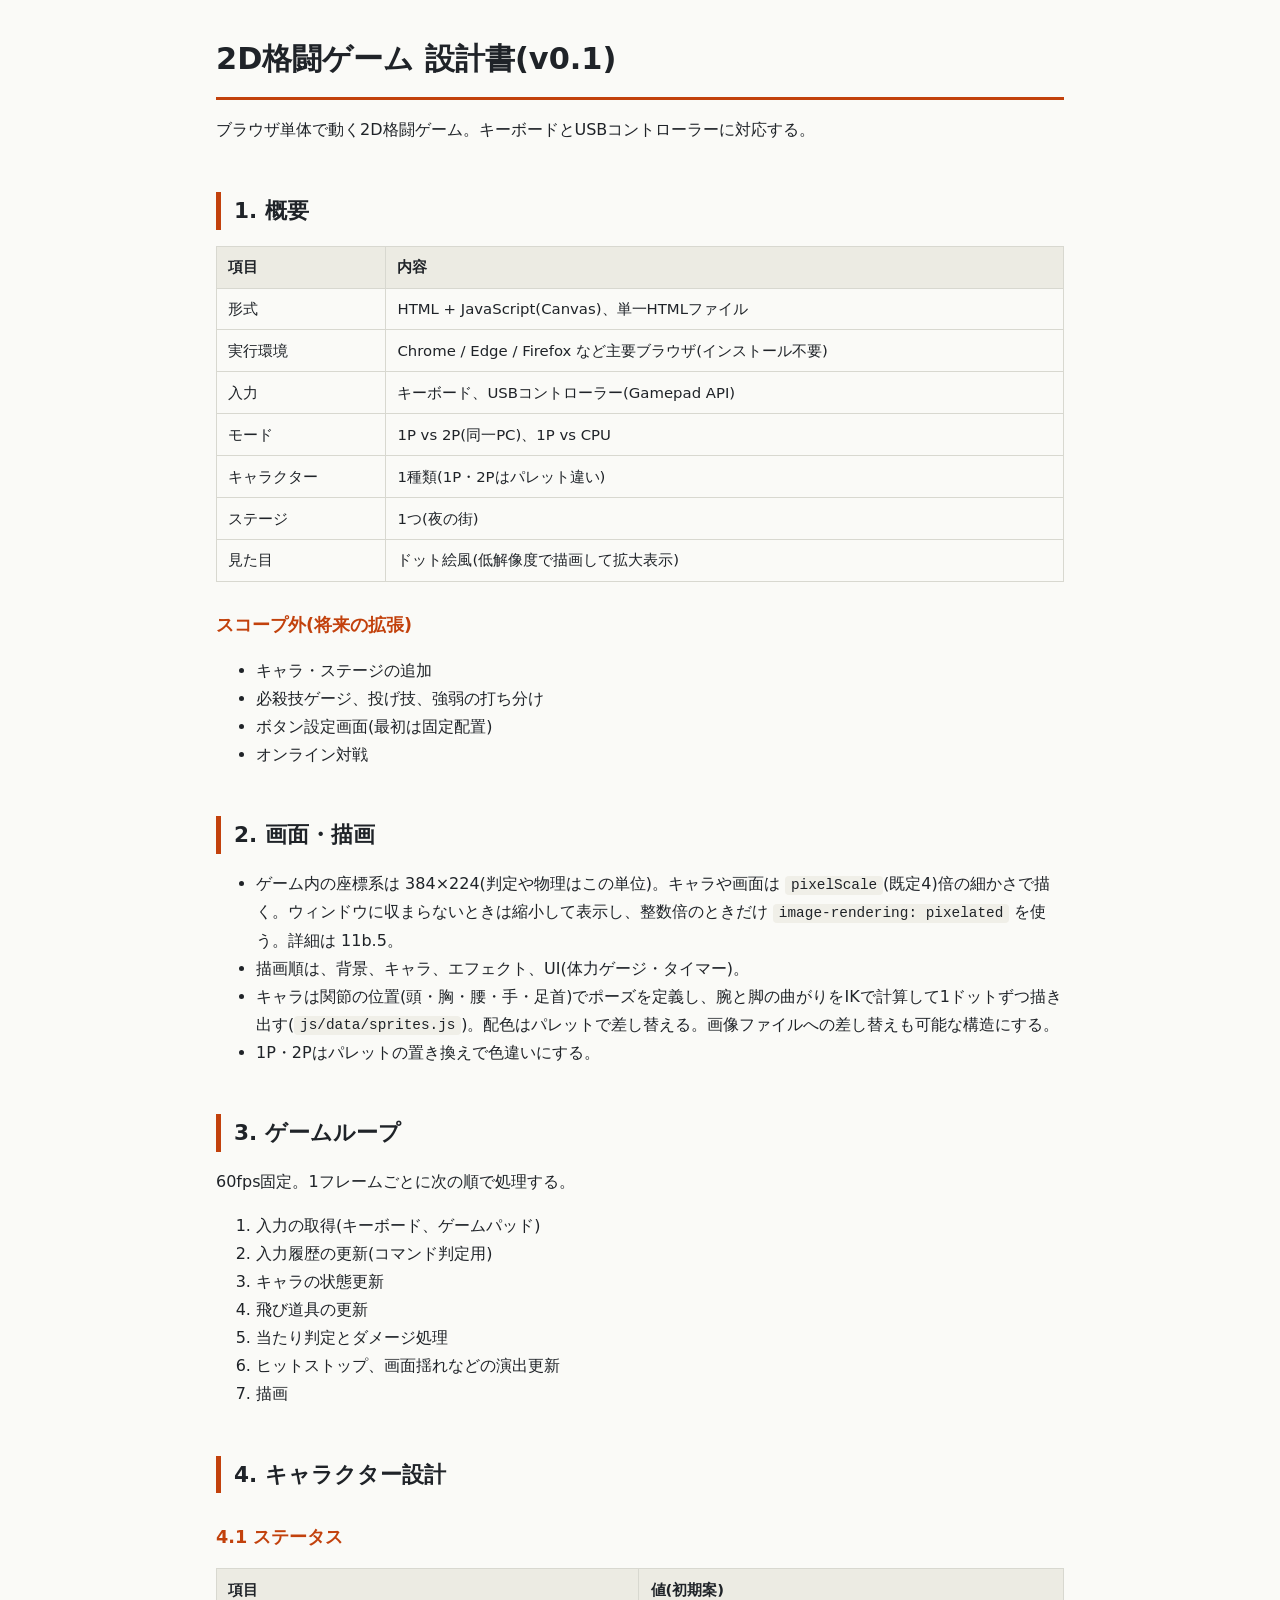
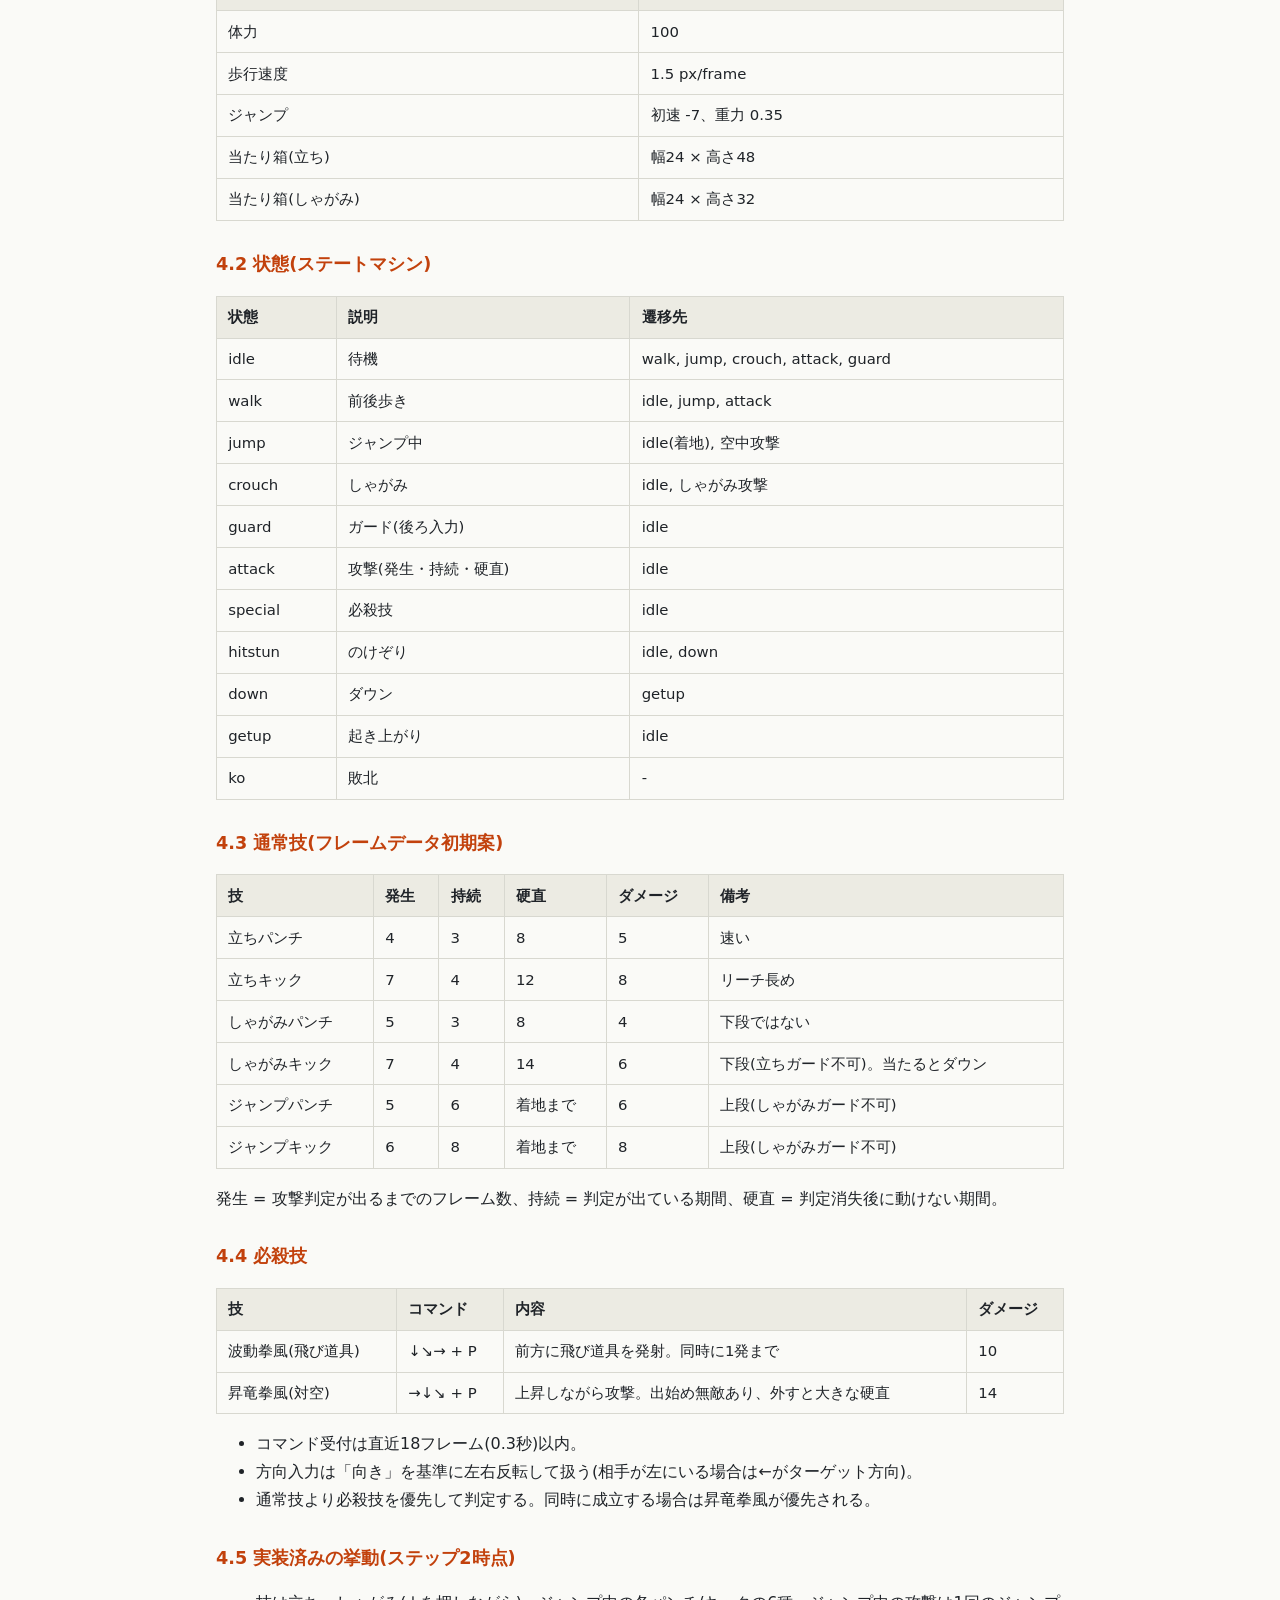
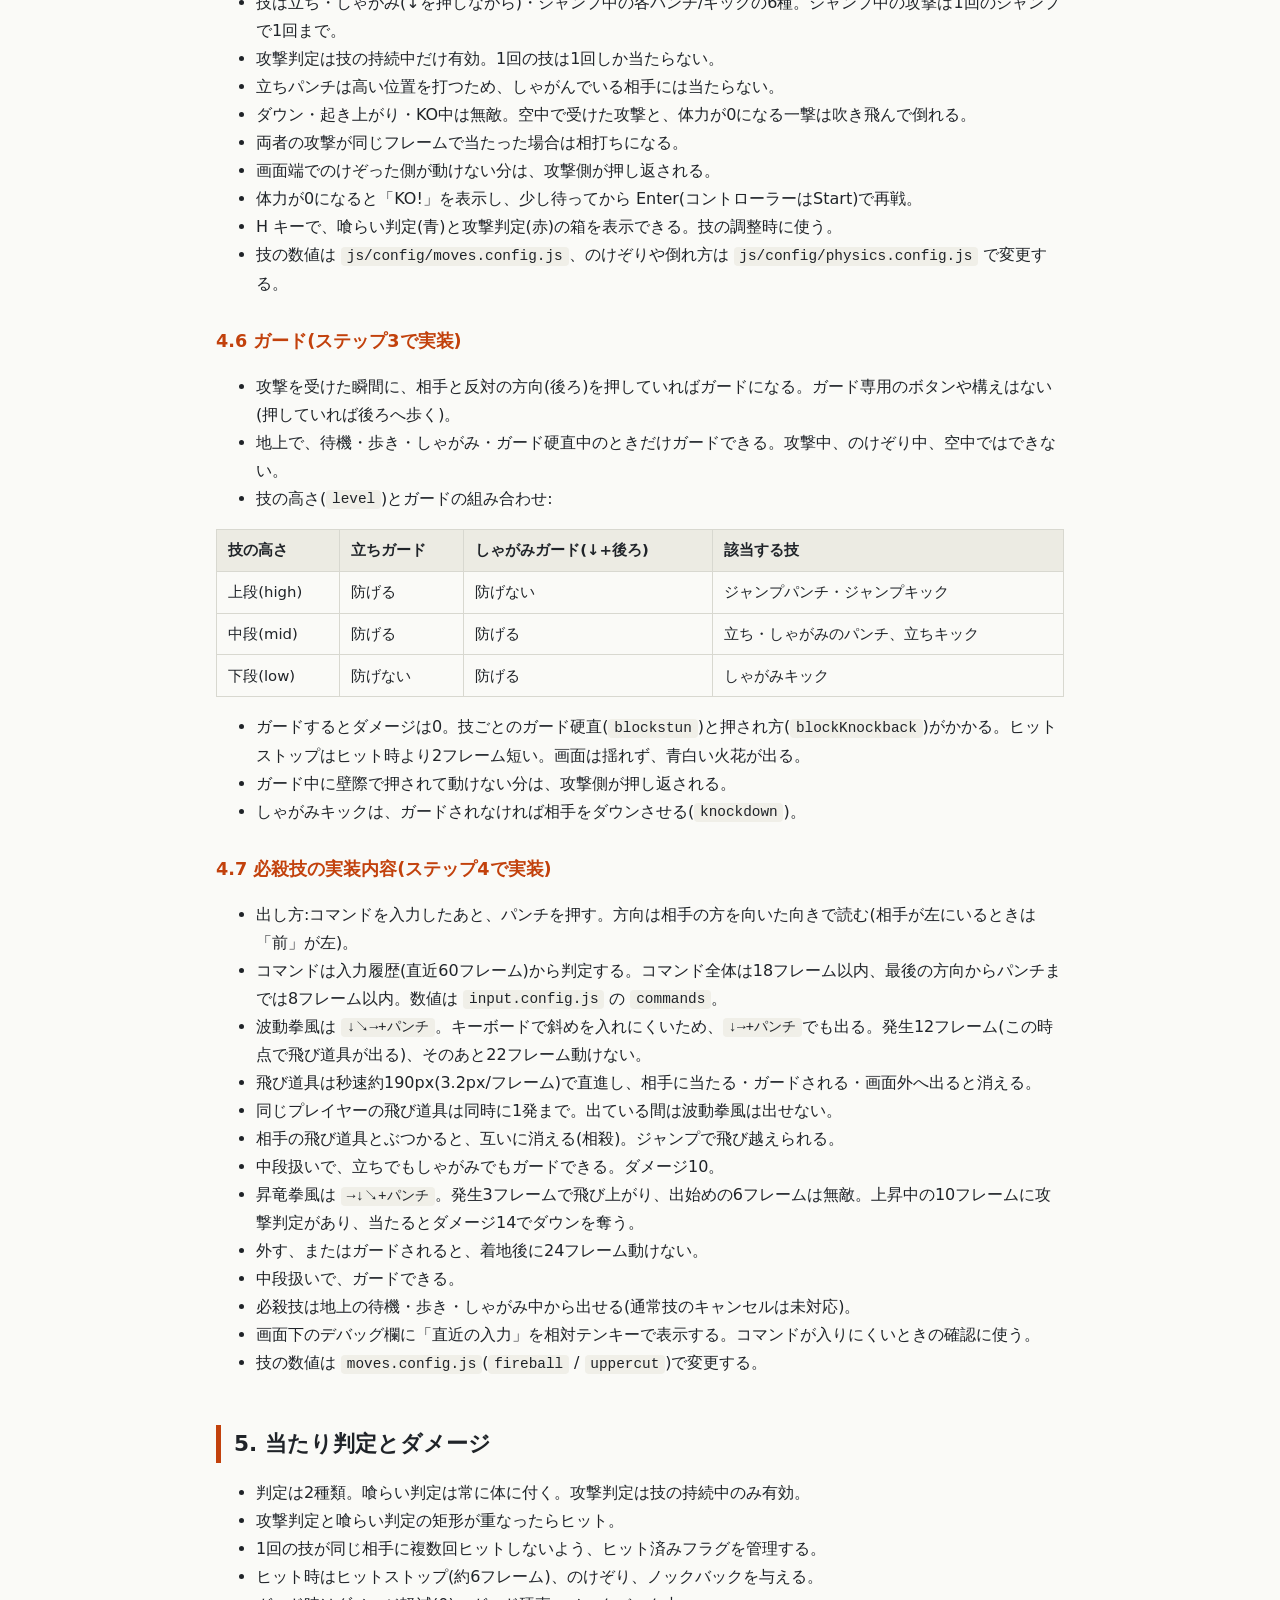
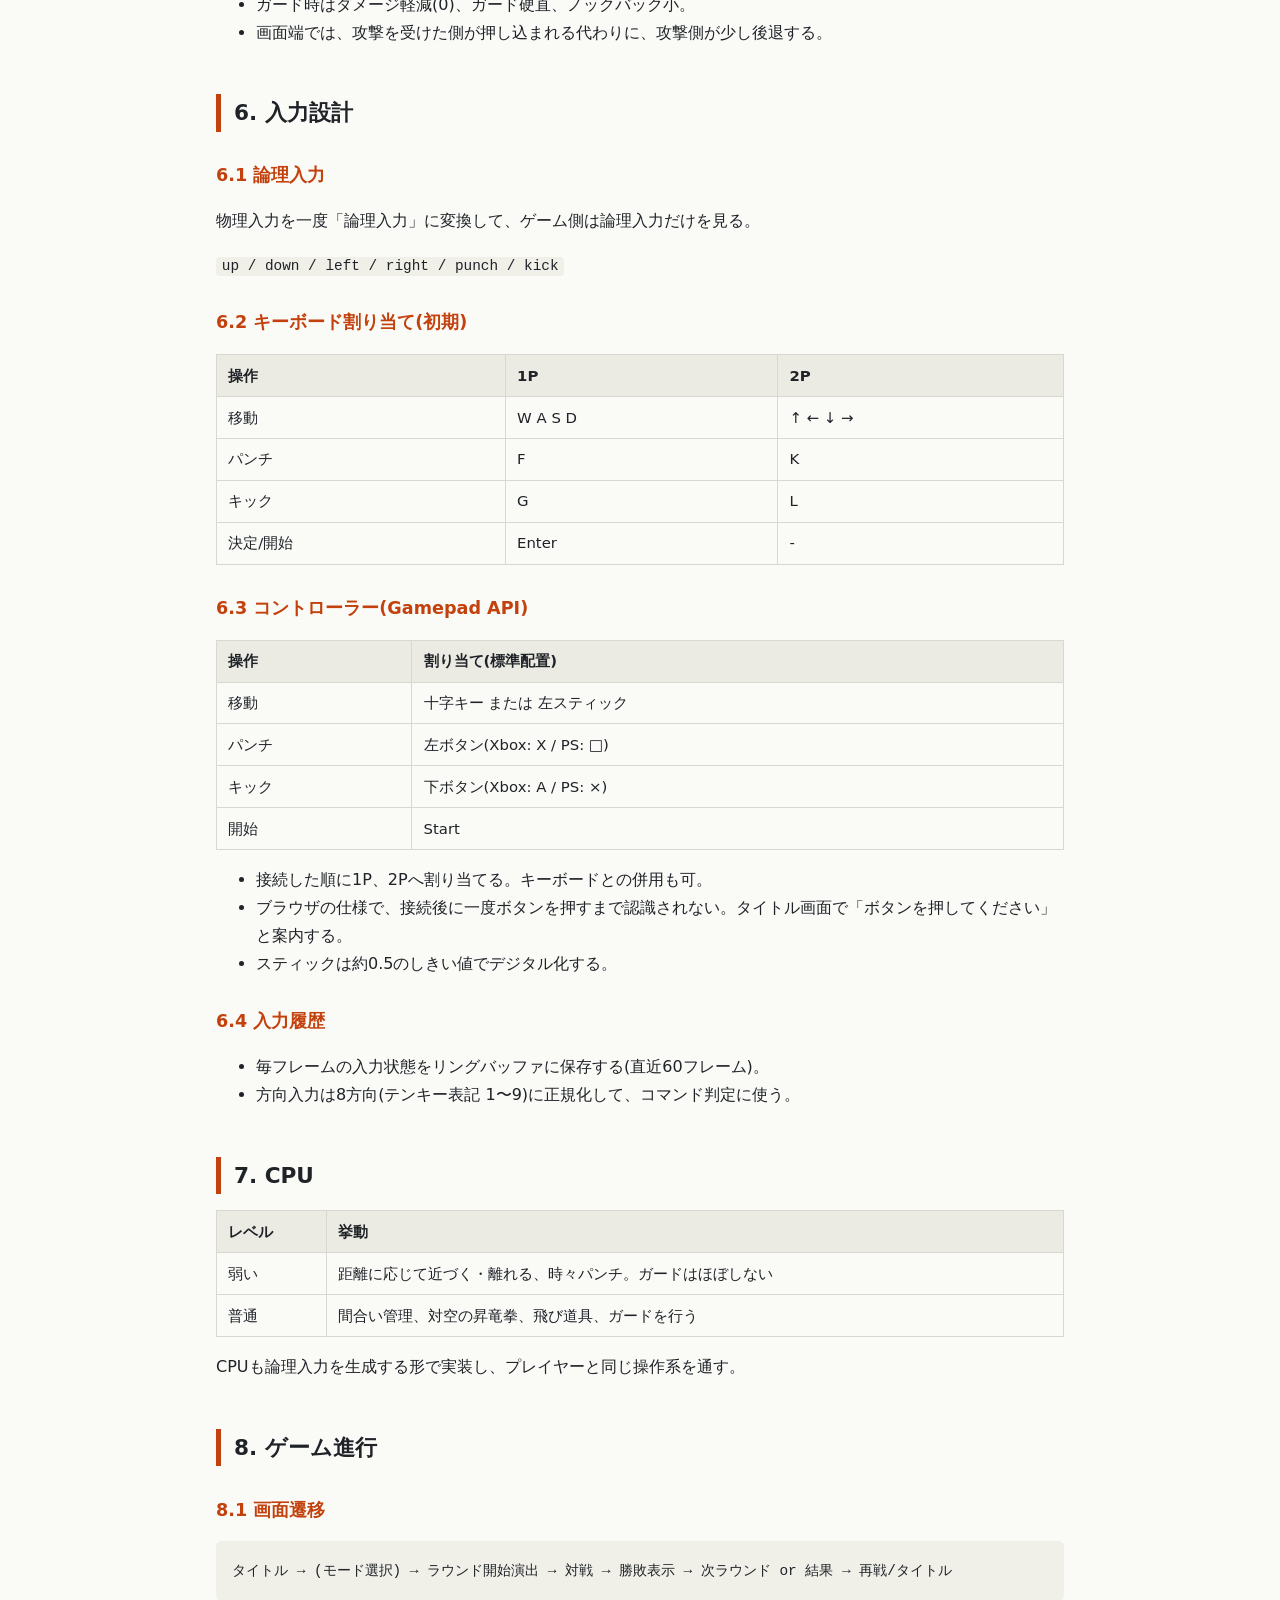
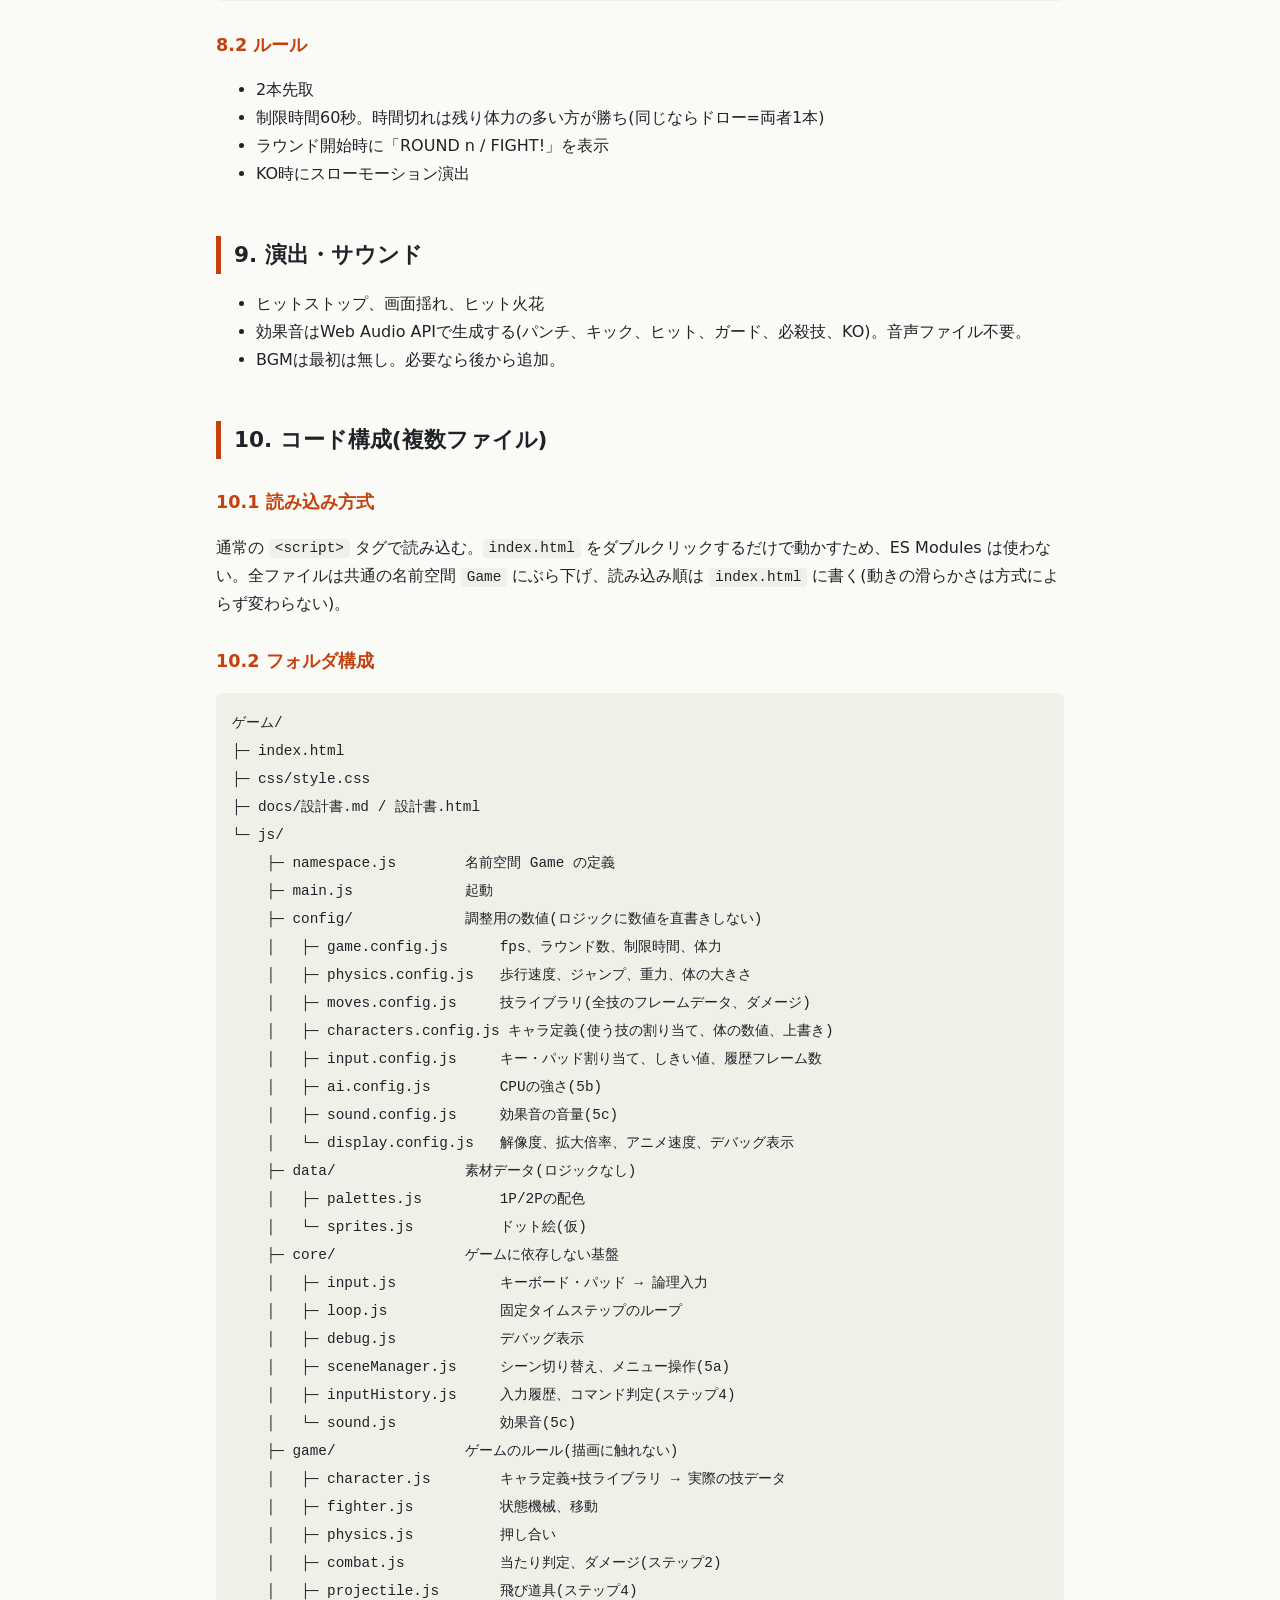
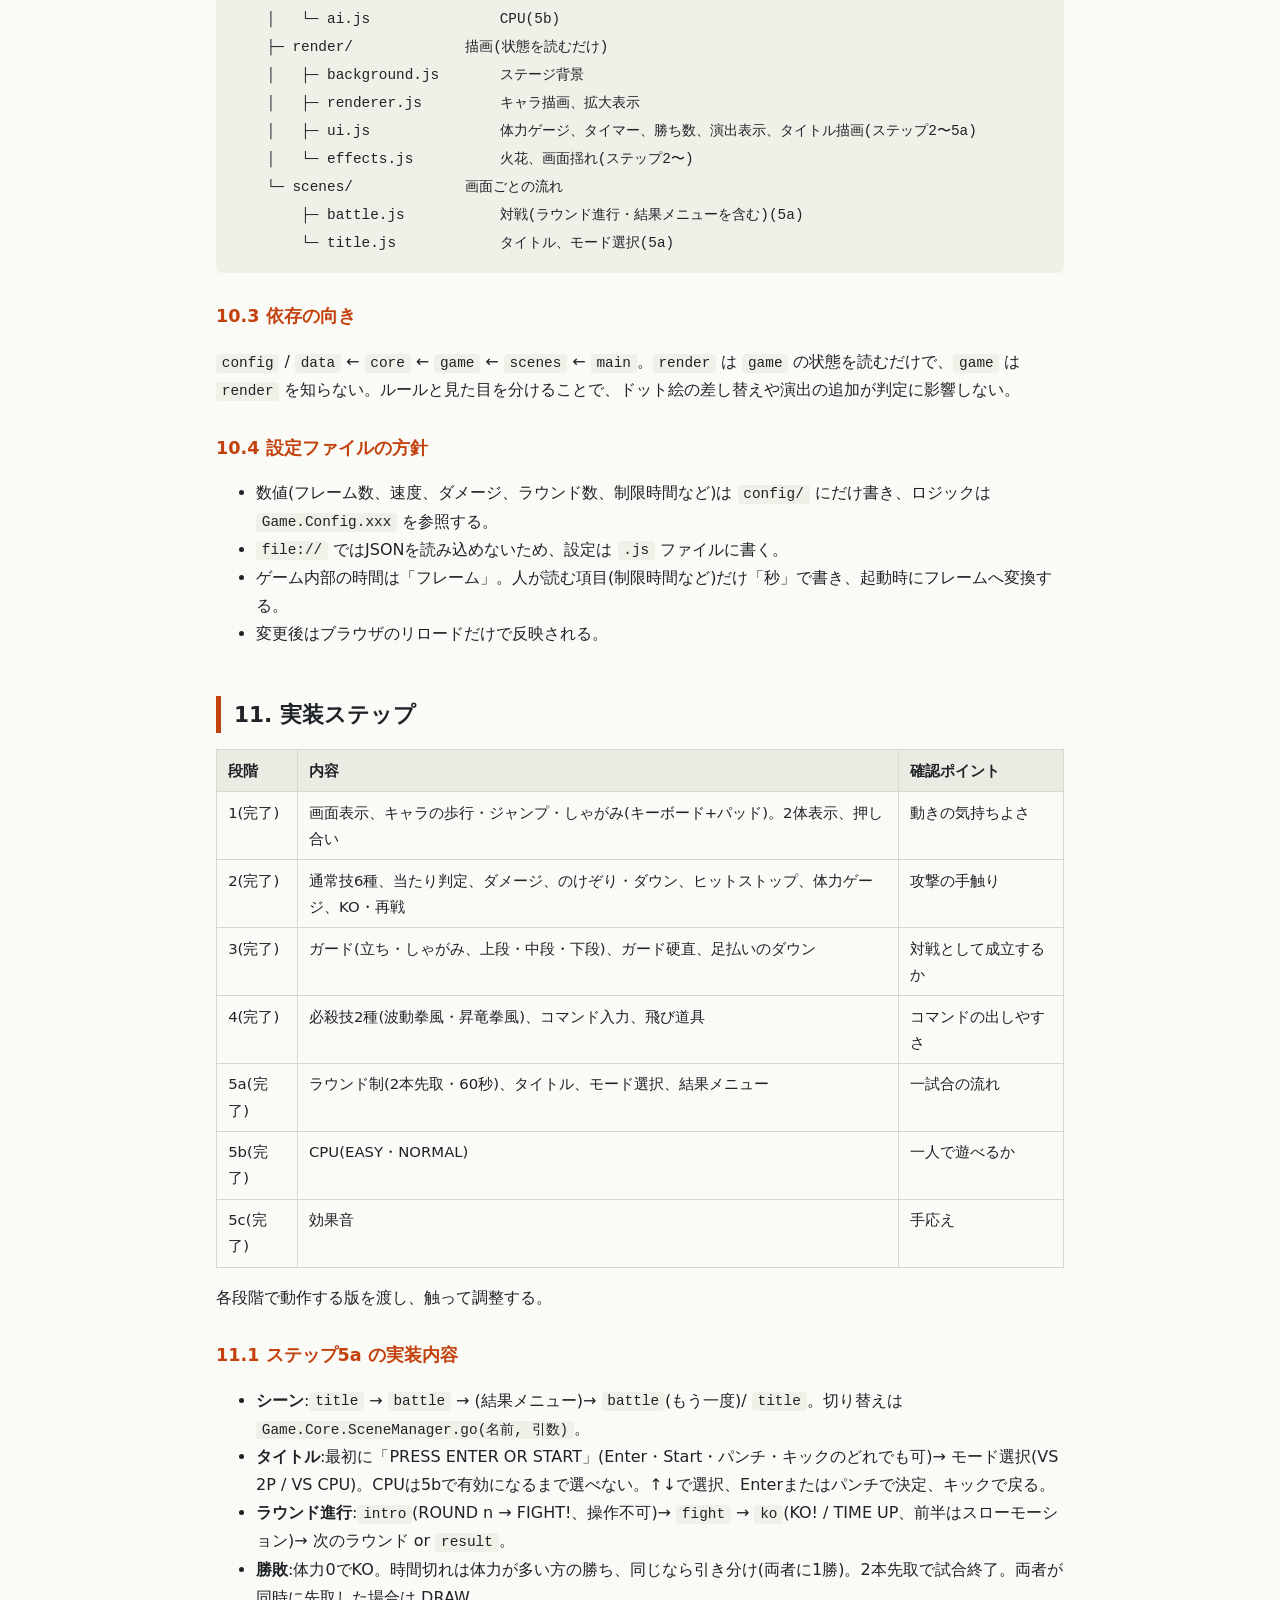
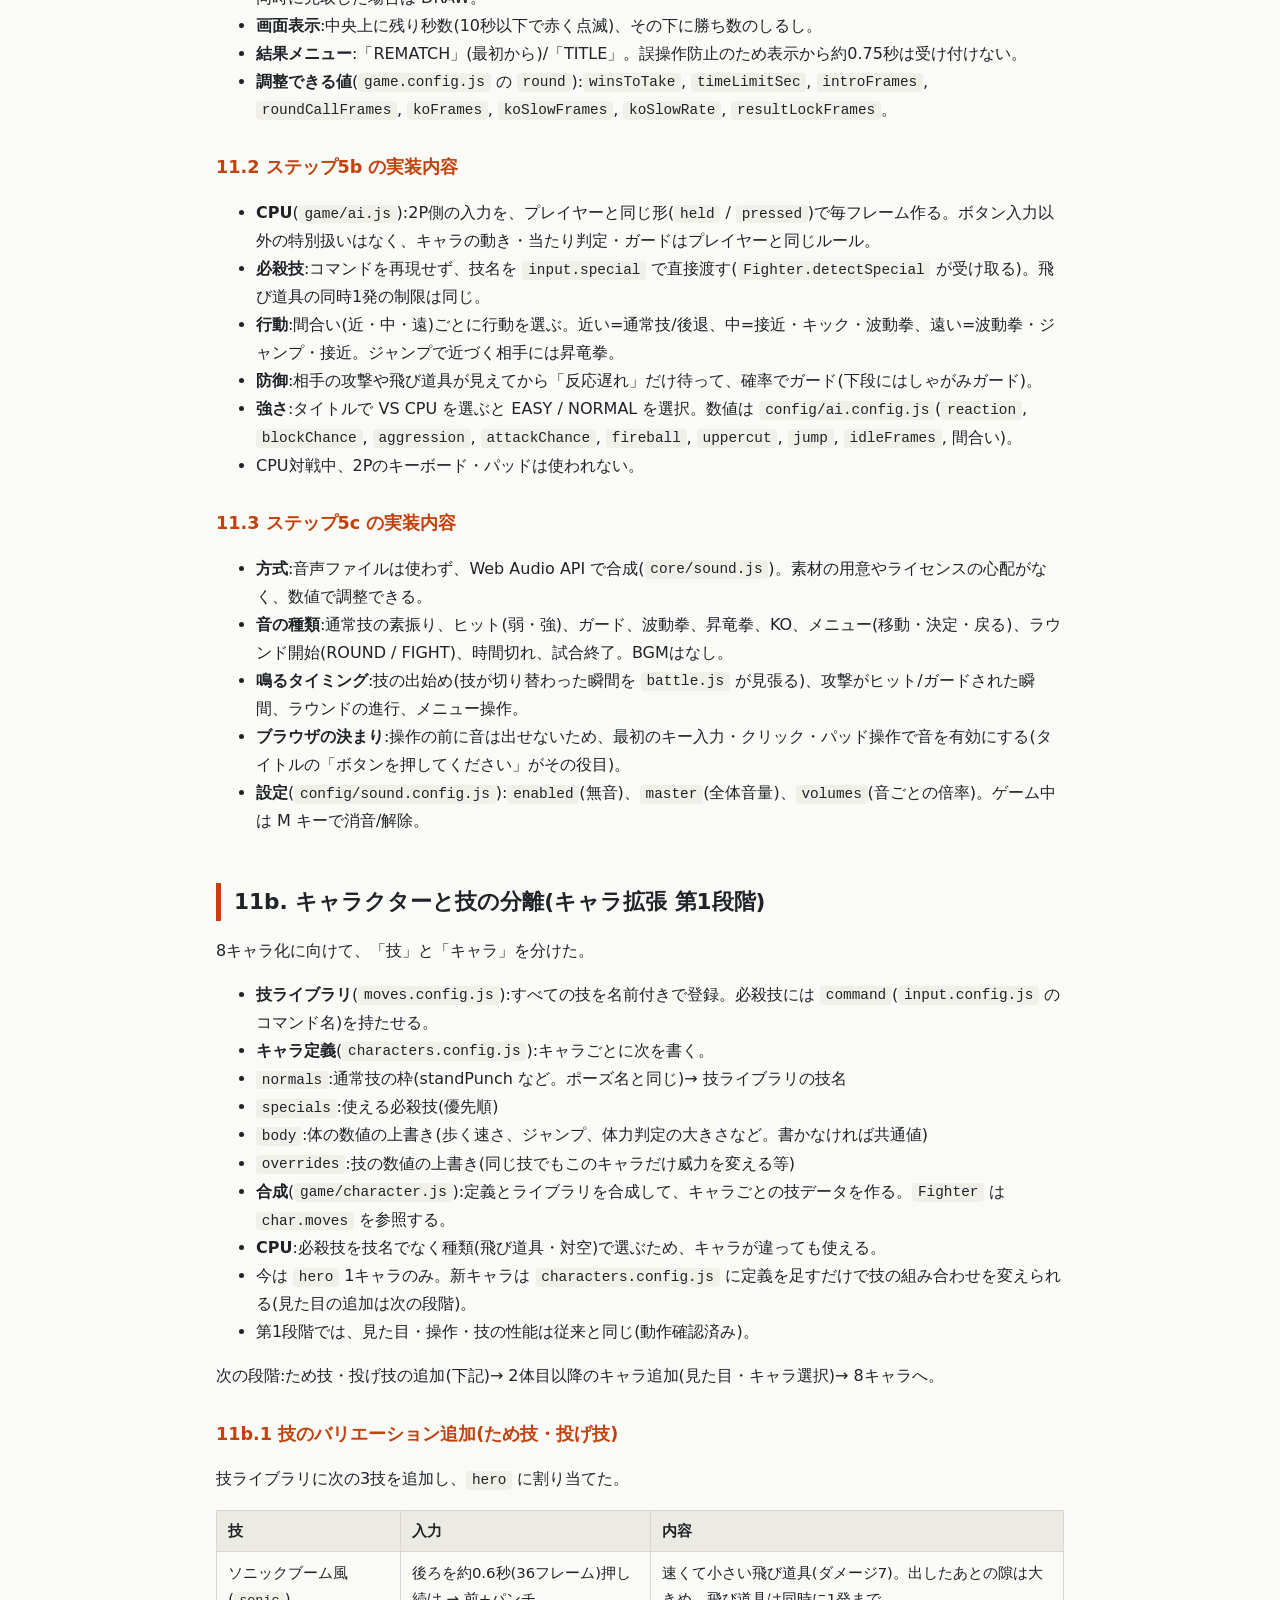
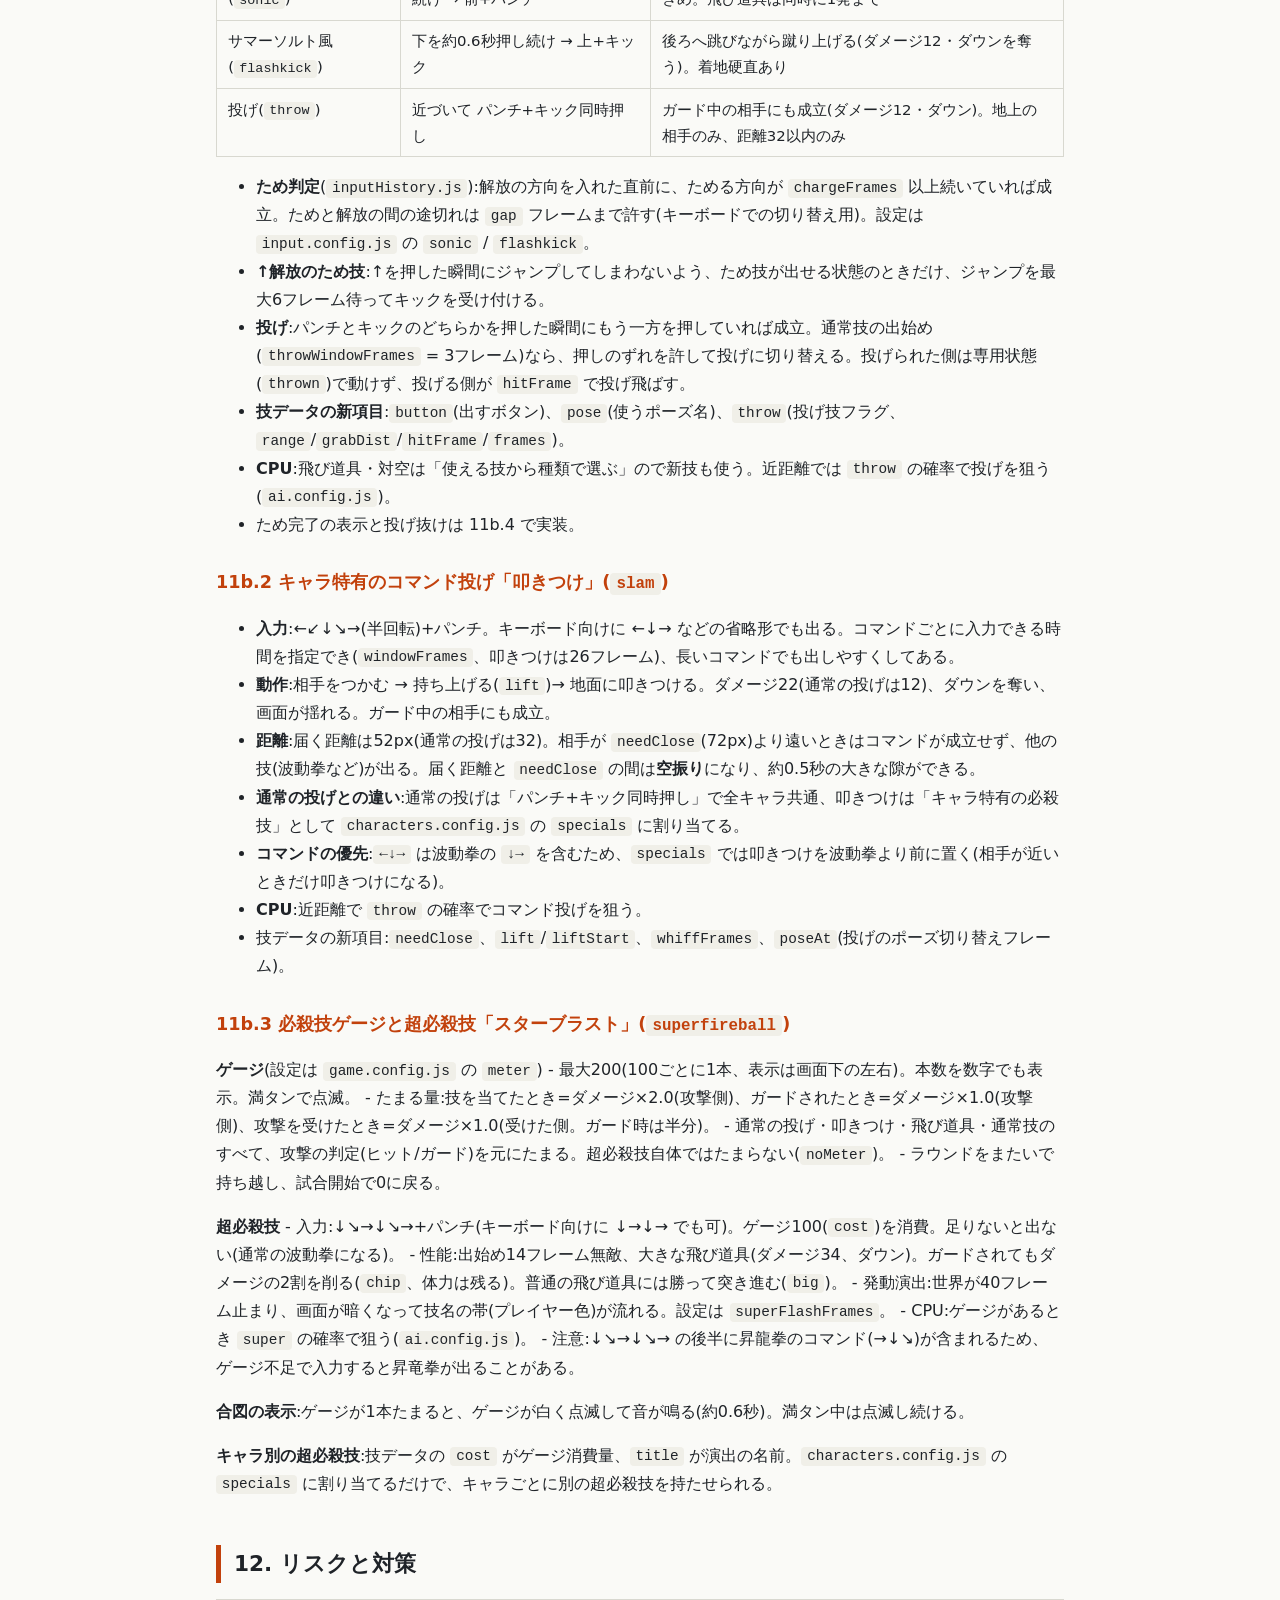
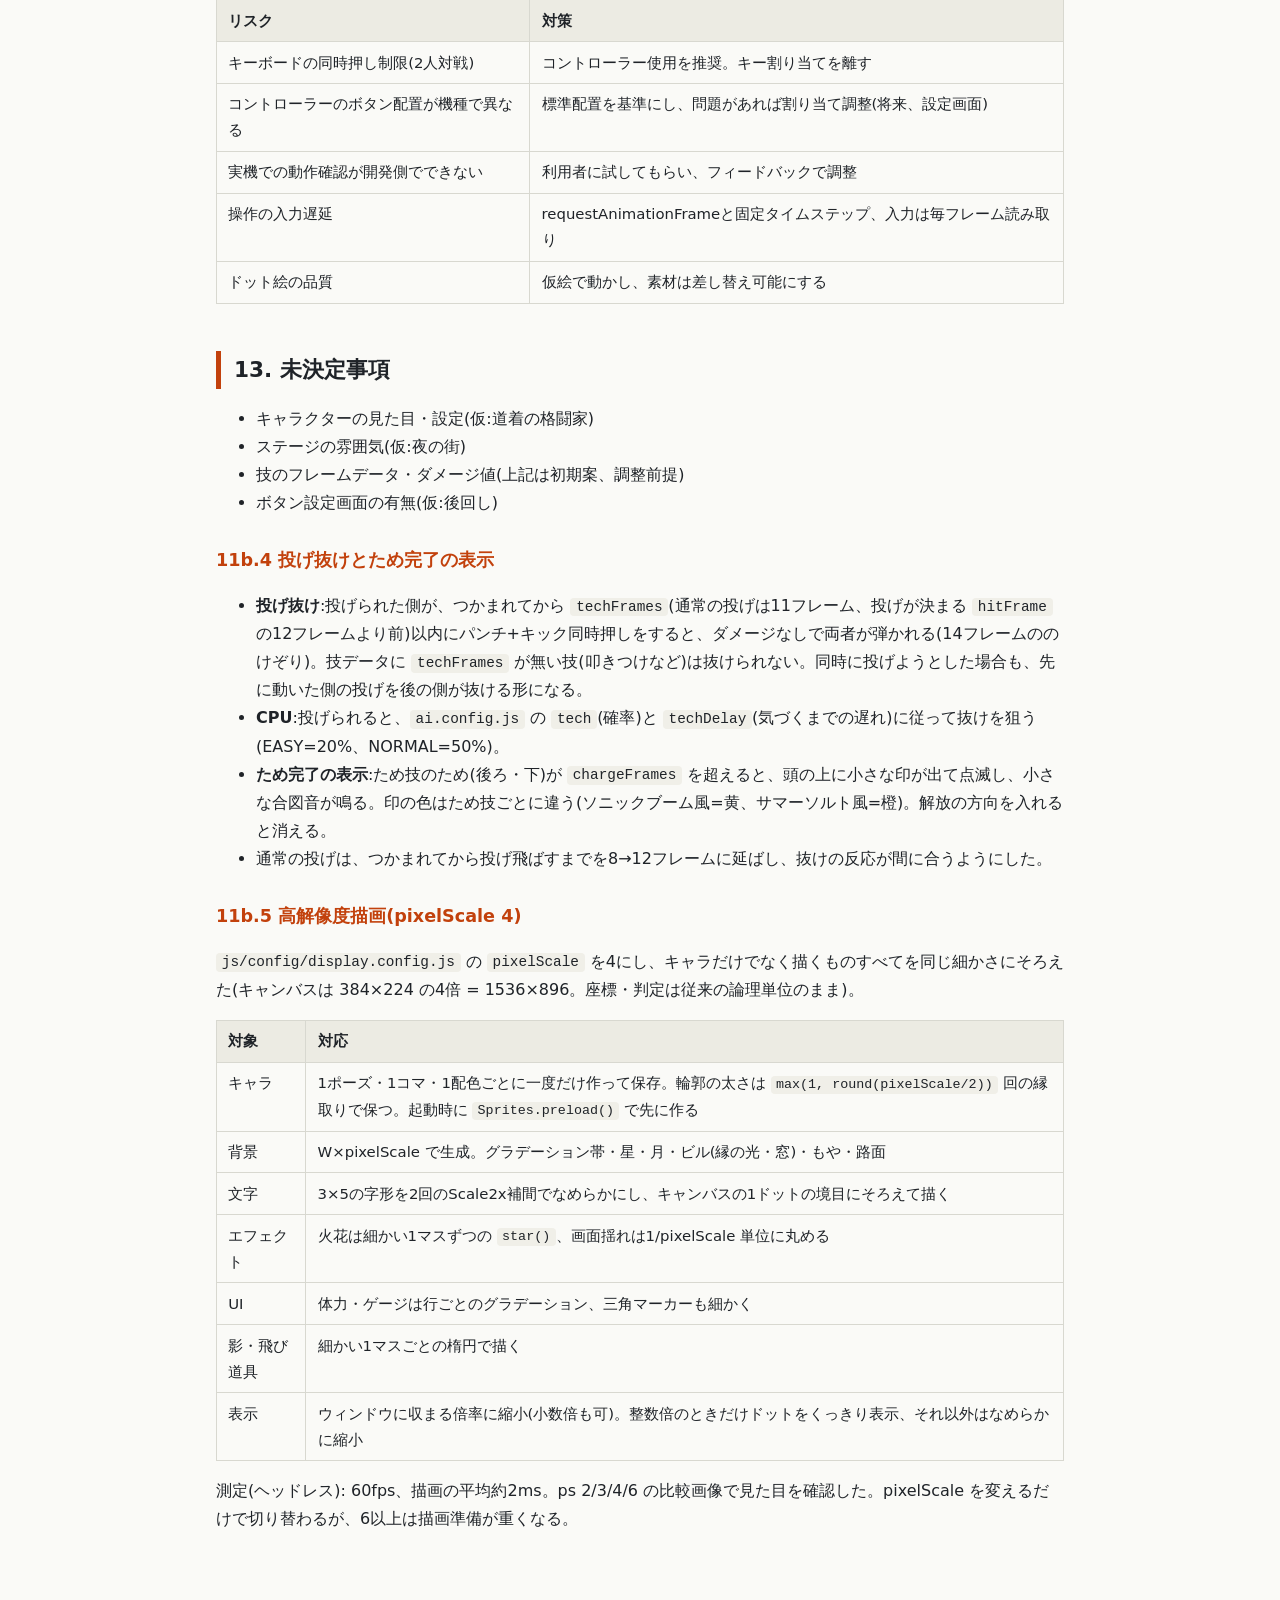
==== docs/設計書.html @ f09ed349 "たたき台作成" ====
<!doctype html>
<html lang="ja">
<head>
<meta charset="utf-8">
<meta name="viewport" content="width=device-width, initial-scale=1">
<title>2D格闘ゲーム 設計書</title>
<style>
:root { --bg:#fafaf7; --fg:#1f2328; --muted:#5b636b; --line:#d8d8d0; --accent:#c2410c; --code:#f0efe8; --th:#ecebe3; }
@media (prefers-color-scheme: dark) {
  :root { --bg:#16181b; --fg:#e6e6e3; --muted:#9aa1a8; --line:#33373c; --accent:#fb923c; --code:#1f2226; --th:#23272c; }
}
* { box-sizing:border-box; }
body { margin:0; background:var(--bg); color:var(--fg); font:16px/1.75 system-ui,"Hiragino Sans","Yu Gothic UI","Meiryo",sans-serif; }
main { max-width:880px; margin:0 auto; padding:32px 16px 80px; }
h1 { font-size:1.9rem; margin:0 0 .5em; padding-bottom:.4em; border-bottom:3px solid var(--accent); }
h2 { font-size:1.35rem; margin:2.2em 0 .6em; padding-left:.6em; border-left:5px solid var(--accent); }
h3 { font-size:1.1rem; margin:1.6em 0 .4em; color:var(--accent); }
p, li { overflow-wrap:anywhere; }
.tablewrap { overflow-x:auto; margin:1em 0; }
table { border-collapse:collapse; width:100%; font-size:.93rem; }
th, td { border:1px solid var(--line); padding:.5em .75em; text-align:left; vertical-align:top; }
th { background:var(--th); white-space:nowrap; }
code { background:var(--code); padding:.1em .4em; border-radius:4px; font-size:.9em; }
pre { background:var(--code); padding:1em; border-radius:6px; overflow-x:auto; }
pre code { padding:0; background:none; }
.toc { background:var(--code); border:1px solid var(--line); border-radius:8px; padding:.6em 1.2em; margin:1.2em 0 2em; }
.toc ul { margin:.3em 0; padding-left:1.2em; }
.toc a { color:var(--fg); text-decoration:none; }
.toc a:hover { color:var(--accent); text-decoration:underline; }
</style>
</head>
<body>
<main>
<h1 id="2d-v01">2D格闘ゲーム 設計書(v0.1)</h1>
<p>ブラウザ単体で動く2D格闘ゲーム。キーボードとUSBコントローラーに対応する。</p>
<h2 id="1">1. 概要</h2>
<table>
<thead>
<tr>
<th>項目</th>
<th>内容</th>
</tr>
</thead>
<tbody>
<tr>
<td>形式</td>
<td>HTML + JavaScript(Canvas)、単一HTMLファイル</td>
</tr>
<tr>
<td>実行環境</td>
<td>Chrome / Edge / Firefox など主要ブラウザ(インストール不要)</td>
</tr>
<tr>
<td>入力</td>
<td>キーボード、USBコントローラー(Gamepad API)</td>
</tr>
<tr>
<td>モード</td>
<td>1P vs 2P(同一PC)、1P vs CPU</td>
</tr>
<tr>
<td>キャラクター</td>
<td>1種類(1P・2Pはパレット違い)</td>
</tr>
<tr>
<td>ステージ</td>
<td>1つ(夜の街)</td>
</tr>
<tr>
<td>見た目</td>
<td>ドット絵風(低解像度で描画して拡大表示)</td>
</tr>
</tbody>
</table>
<h3 id="_1">スコープ外(将来の拡張)</h3>
<ul>
<li>キャラ・ステージの追加</li>
<li>必殺技ゲージ、投げ技、強弱の打ち分け</li>
<li>ボタン設定画面(最初は固定配置)</li>
<li>オンライン対戦</li>
</ul>
<h2 id="2">2. 画面・描画</h2>
<ul>
<li>ゲーム内の座標系は 384×224(判定や物理はこの単位)。キャラや画面は <code>pixelScale</code>(既定4)倍の細かさで描く。ウィンドウに収まらないときは縮小して表示し、整数倍のときだけ <code>image-rendering: pixelated</code> を使う。詳細は 11b.5。</li>
<li>描画順は、背景、キャラ、エフェクト、UI(体力ゲージ・タイマー)。</li>
<li>キャラは関節の位置(頭・胸・腰・手・足首)でポーズを定義し、腕と脚の曲がりをIKで計算して1ドットずつ描き出す(<code>js/data/sprites.js</code>)。配色はパレットで差し替える。画像ファイルへの差し替えも可能な構造にする。</li>
<li>1P・2Pはパレットの置き換えで色違いにする。</li>
</ul>
<h2 id="3">3. ゲームループ</h2>
<p>60fps固定。1フレームごとに次の順で処理する。</p>
<ol>
<li>入力の取得(キーボード、ゲームパッド)</li>
<li>入力履歴の更新(コマンド判定用)</li>
<li>キャラの状態更新</li>
<li>飛び道具の更新</li>
<li>当たり判定とダメージ処理</li>
<li>ヒットストップ、画面揺れなどの演出更新</li>
<li>描画</li>
</ol>
<h2 id="4">4. キャラクター設計</h2>
<h3 id="41">4.1 ステータス</h3>
<table>
<thead>
<tr>
<th>項目</th>
<th>値(初期案)</th>
</tr>
</thead>
<tbody>
<tr>
<td>体力</td>
<td>100</td>
</tr>
<tr>
<td>歩行速度</td>
<td>1.5 px/frame</td>
</tr>
<tr>
<td>ジャンプ</td>
<td>初速 -7、重力 0.35</td>
</tr>
<tr>
<td>当たり箱(立ち)</td>
<td>幅24 × 高さ48</td>
</tr>
<tr>
<td>当たり箱(しゃがみ)</td>
<td>幅24 × 高さ32</td>
</tr>
</tbody>
</table>
<h3 id="42">4.2 状態(ステートマシン)</h3>
<table>
<thead>
<tr>
<th>状態</th>
<th>説明</th>
<th>遷移先</th>
</tr>
</thead>
<tbody>
<tr>
<td>idle</td>
<td>待機</td>
<td>walk, jump, crouch, attack, guard</td>
</tr>
<tr>
<td>walk</td>
<td>前後歩き</td>
<td>idle, jump, attack</td>
</tr>
<tr>
<td>jump</td>
<td>ジャンプ中</td>
<td>idle(着地), 空中攻撃</td>
</tr>
<tr>
<td>crouch</td>
<td>しゃがみ</td>
<td>idle, しゃがみ攻撃</td>
</tr>
<tr>
<td>guard</td>
<td>ガード(後ろ入力)</td>
<td>idle</td>
</tr>
<tr>
<td>attack</td>
<td>攻撃(発生・持続・硬直)</td>
<td>idle</td>
</tr>
<tr>
<td>special</td>
<td>必殺技</td>
<td>idle</td>
</tr>
<tr>
<td>hitstun</td>
<td>のけぞり</td>
<td>idle, down</td>
</tr>
<tr>
<td>down</td>
<td>ダウン</td>
<td>getup</td>
</tr>
<tr>
<td>getup</td>
<td>起き上がり</td>
<td>idle</td>
</tr>
<tr>
<td>ko</td>
<td>敗北</td>
<td>-</td>
</tr>
</tbody>
</table>
<h3 id="43">4.3 通常技(フレームデータ初期案)</h3>
<table>
<thead>
<tr>
<th>技</th>
<th>発生</th>
<th>持続</th>
<th>硬直</th>
<th>ダメージ</th>
<th>備考</th>
</tr>
</thead>
<tbody>
<tr>
<td>立ちパンチ</td>
<td>4</td>
<td>3</td>
<td>8</td>
<td>5</td>
<td>速い</td>
</tr>
<tr>
<td>立ちキック</td>
<td>7</td>
<td>4</td>
<td>12</td>
<td>8</td>
<td>リーチ長め</td>
</tr>
<tr>
<td>しゃがみパンチ</td>
<td>5</td>
<td>3</td>
<td>8</td>
<td>4</td>
<td>下段ではない</td>
</tr>
<tr>
<td>しゃがみキック</td>
<td>7</td>
<td>4</td>
<td>14</td>
<td>6</td>
<td>下段(立ちガード不可)。当たるとダウン</td>
</tr>
<tr>
<td>ジャンプパンチ</td>
<td>5</td>
<td>6</td>
<td>着地まで</td>
<td>6</td>
<td>上段(しゃがみガード不可)</td>
</tr>
<tr>
<td>ジャンプキック</td>
<td>6</td>
<td>8</td>
<td>着地まで</td>
<td>8</td>
<td>上段(しゃがみガード不可)</td>
</tr>
</tbody>
</table>
<p>発生 = 攻撃判定が出るまでのフレーム数、持続 = 判定が出ている期間、硬直 = 判定消失後に動けない期間。</p>
<h3 id="44">4.4 必殺技</h3>
<table>
<thead>
<tr>
<th>技</th>
<th>コマンド</th>
<th>内容</th>
<th>ダメージ</th>
</tr>
</thead>
<tbody>
<tr>
<td>波動拳風(飛び道具)</td>
<td>↓↘→ + P</td>
<td>前方に飛び道具を発射。同時に1発まで</td>
<td>10</td>
</tr>
<tr>
<td>昇竜拳風(対空)</td>
<td>→↓↘ + P</td>
<td>上昇しながら攻撃。出始め無敵あり、外すと大きな硬直</td>
<td>14</td>
</tr>
</tbody>
</table>
<ul>
<li>コマンド受付は直近18フレーム(0.3秒)以内。</li>
<li>方向入力は「向き」を基準に左右反転して扱う(相手が左にいる場合は←がターゲット方向)。</li>
<li>通常技より必殺技を優先して判定する。同時に成立する場合は昇竜拳風が優先される。</li>
</ul>
<h3 id="45-2">4.5 実装済みの挙動(ステップ2時点)</h3>
<ul>
<li>技は立ち・しゃがみ(↓を押しながら)・ジャンプ中の各パンチ/キックの6種。ジャンプ中の攻撃は1回のジャンプで1回まで。</li>
<li>攻撃判定は技の持続中だけ有効。1回の技は1回しか当たらない。</li>
<li>立ちパンチは高い位置を打つため、しゃがんでいる相手には当たらない。</li>
<li>ダウン・起き上がり・KO中は無敵。空中で受けた攻撃と、体力が0になる一撃は吹き飛んで倒れる。</li>
<li>両者の攻撃が同じフレームで当たった場合は相打ちになる。</li>
<li>画面端でのけぞった側が動けない分は、攻撃側が押し返される。</li>
<li>体力が0になると「KO!」を表示し、少し待ってから Enter(コントローラーはStart)で再戦。</li>
<li>H キーで、喰らい判定(青)と攻撃判定(赤)の箱を表示できる。技の調整時に使う。</li>
<li>技の数値は <code>js/config/moves.config.js</code>、のけぞりや倒れ方は <code>js/config/physics.config.js</code> で変更する。</li>
</ul>
<h3 id="46-3">4.6 ガード(ステップ3で実装)</h3>
<ul>
<li>攻撃を受けた瞬間に、相手と反対の方向(後ろ)を押していればガードになる。ガード専用のボタンや構えはない(押していれば後ろへ歩く)。</li>
<li>地上で、待機・歩き・しゃがみ・ガード硬直中のときだけガードできる。攻撃中、のけぞり中、空中ではできない。</li>
<li>技の高さ(<code>level</code>)とガードの組み合わせ:</li>
</ul>
<table>
<thead>
<tr>
<th>技の高さ</th>
<th>立ちガード</th>
<th>しゃがみガード(↓+後ろ)</th>
<th>該当する技</th>
</tr>
</thead>
<tbody>
<tr>
<td>上段(high)</td>
<td>防げる</td>
<td>防げない</td>
<td>ジャンプパンチ・ジャンプキック</td>
</tr>
<tr>
<td>中段(mid)</td>
<td>防げる</td>
<td>防げる</td>
<td>立ち・しゃがみのパンチ、立ちキック</td>
</tr>
<tr>
<td>下段(low)</td>
<td>防げない</td>
<td>防げる</td>
<td>しゃがみキック</td>
</tr>
</tbody>
</table>
<ul>
<li>ガードするとダメージは0。技ごとのガード硬直(<code>blockstun</code>)と押され方(<code>blockKnockback</code>)がかかる。ヒットストップはヒット時より2フレーム短い。画面は揺れず、青白い火花が出る。</li>
<li>ガード中に壁際で押されて動けない分は、攻撃側が押し返される。</li>
<li>しゃがみキックは、ガードされなければ相手をダウンさせる(<code>knockdown</code>)。</li>
</ul>
<h3 id="47-4">4.7 必殺技の実装内容(ステップ4で実装)</h3>
<ul>
<li>出し方:コマンドを入力したあと、パンチを押す。方向は相手の方を向いた向きで読む(相手が左にいるときは「前」が左)。</li>
<li>コマンドは入力履歴(直近60フレーム)から判定する。コマンド全体は18フレーム以内、最後の方向からパンチまでは8フレーム以内。数値は <code>input.config.js</code> の <code>commands</code>。</li>
<li>波動拳風は <code>↓↘→+パンチ</code>。キーボードで斜めを入れにくいため、<code>↓→+パンチ</code>でも出る。発生12フレーム(この時点で飛び道具が出る)、そのあと22フレーム動けない。</li>
<li>飛び道具は秒速約190px(3.2px/フレーム)で直進し、相手に当たる・ガードされる・画面外へ出ると消える。</li>
<li>同じプレイヤーの飛び道具は同時に1発まで。出ている間は波動拳風は出せない。</li>
<li>相手の飛び道具とぶつかると、互いに消える(相殺)。ジャンプで飛び越えられる。</li>
<li>中段扱いで、立ちでもしゃがみでもガードできる。ダメージ10。</li>
<li>昇竜拳風は <code>→↓↘+パンチ</code>。発生3フレームで飛び上がり、出始めの6フレームは無敵。上昇中の10フレームに攻撃判定があり、当たるとダメージ14でダウンを奪う。</li>
<li>外す、またはガードされると、着地後に24フレーム動けない。</li>
<li>中段扱いで、ガードできる。</li>
<li>必殺技は地上の待機・歩き・しゃがみ中から出せる(通常技のキャンセルは未対応)。</li>
<li>画面下のデバッグ欄に「直近の入力」を相対テンキーで表示する。コマンドが入りにくいときの確認に使う。</li>
<li>技の数値は <code>moves.config.js</code>(<code>fireball</code> / <code>uppercut</code>)で変更する。</li>
</ul>
<h2 id="5">5. 当たり判定とダメージ</h2>
<ul>
<li>判定は2種類。喰らい判定は常に体に付く。攻撃判定は技の持続中のみ有効。</li>
<li>攻撃判定と喰らい判定の矩形が重なったらヒット。</li>
<li>1回の技が同じ相手に複数回ヒットしないよう、ヒット済みフラグを管理する。</li>
<li>ヒット時はヒットストップ(約6フレーム)、のけぞり、ノックバックを与える。</li>
<li>ガード時はダメージ軽減(0)、ガード硬直、ノックバック小。</li>
<li>画面端では、攻撃を受けた側が押し込まれる代わりに、攻撃側が少し後退する。</li>
</ul>
<h2 id="6">6. 入力設計</h2>
<h3 id="61">6.1 論理入力</h3>
<p>物理入力を一度「論理入力」に変換して、ゲーム側は論理入力だけを見る。</p>
<p><code>up / down / left / right / punch / kick</code></p>
<h3 id="62">6.2 キーボード割り当て(初期)</h3>
<table>
<thead>
<tr>
<th>操作</th>
<th>1P</th>
<th>2P</th>
</tr>
</thead>
<tbody>
<tr>
<td>移動</td>
<td>W A S D</td>
<td>↑ ← ↓ →</td>
</tr>
<tr>
<td>パンチ</td>
<td>F</td>
<td>K</td>
</tr>
<tr>
<td>キック</td>
<td>G</td>
<td>L</td>
</tr>
<tr>
<td>決定/開始</td>
<td>Enter</td>
<td>-</td>
</tr>
</tbody>
</table>
<h3 id="63-gamepad-api">6.3 コントローラー(Gamepad API)</h3>
<table>
<thead>
<tr>
<th>操作</th>
<th>割り当て(標準配置)</th>
</tr>
</thead>
<tbody>
<tr>
<td>移動</td>
<td>十字キー または 左スティック</td>
</tr>
<tr>
<td>パンチ</td>
<td>左ボタン(Xbox: X / PS: □)</td>
</tr>
<tr>
<td>キック</td>
<td>下ボタン(Xbox: A / PS: ×)</td>
</tr>
<tr>
<td>開始</td>
<td>Start</td>
</tr>
</tbody>
</table>
<ul>
<li>接続した順に1P、2Pへ割り当てる。キーボードとの併用も可。</li>
<li>ブラウザの仕様で、接続後に一度ボタンを押すまで認識されない。タイトル画面で「ボタンを押してください」と案内する。</li>
<li>スティックは約0.5のしきい値でデジタル化する。</li>
</ul>
<h3 id="64">6.4 入力履歴</h3>
<ul>
<li>毎フレームの入力状態をリングバッファに保存する(直近60フレーム)。</li>
<li>方向入力は8方向(テンキー表記 1〜9)に正規化して、コマンド判定に使う。</li>
</ul>
<h2 id="7-cpu">7. CPU</h2>
<table>
<thead>
<tr>
<th>レベル</th>
<th>挙動</th>
</tr>
</thead>
<tbody>
<tr>
<td>弱い</td>
<td>距離に応じて近づく・離れる、時々パンチ。ガードはほぼしない</td>
</tr>
<tr>
<td>普通</td>
<td>間合い管理、対空の昇竜拳、飛び道具、ガードを行う</td>
</tr>
</tbody>
</table>
<p>CPUも論理入力を生成する形で実装し、プレイヤーと同じ操作系を通す。</p>
<h2 id="8">8. ゲーム進行</h2>
<h3 id="81">8.1 画面遷移</h3>
<pre><code>タイトル → (モード選択) → ラウンド開始演出 → 対戦 → 勝敗表示 → 次ラウンド or 結果 → 再戦/タイトル
</code></pre>
<h3 id="82">8.2 ルール</h3>
<ul>
<li>2本先取</li>
<li>制限時間60秒。時間切れは残り体力の多い方が勝ち(同じならドロー=両者1本)</li>
<li>ラウンド開始時に「ROUND n / FIGHT!」を表示</li>
<li>KO時にスローモーション演出</li>
</ul>
<h2 id="9">9. 演出・サウンド</h2>
<ul>
<li>ヒットストップ、画面揺れ、ヒット火花</li>
<li>効果音はWeb Audio APIで生成する(パンチ、キック、ヒット、ガード、必殺技、KO)。音声ファイル不要。</li>
<li>BGMは最初は無し。必要なら後から追加。</li>
</ul>
<h2 id="10">10. コード構成(複数ファイル)</h2>
<h3 id="101">10.1 読み込み方式</h3>
<p>通常の <code>&lt;script&gt;</code> タグで読み込む。<code>index.html</code> をダブルクリックするだけで動かすため、ES Modules は使わない。全ファイルは共通の名前空間 <code>Game</code> にぶら下げ、読み込み順は <code>index.html</code> に書く(動きの滑らかさは方式によらず変わらない)。</p>
<h3 id="102">10.2 フォルダ構成</h3>
<pre><code>ゲーム/
├─ index.html
├─ css/style.css
├─ docs/設計書.md / 設計書.html
└─ js/
    ├─ namespace.js        名前空間 Game の定義
    ├─ main.js             起動
    ├─ config/             調整用の数値(ロジックに数値を直書きしない)
    │   ├─ game.config.js      fps、ラウンド数、制限時間、体力
    │   ├─ physics.config.js   歩行速度、ジャンプ、重力、体の大きさ
    │   ├─ moves.config.js     技ライブラリ(全技のフレームデータ、ダメージ)
    │   ├─ characters.config.js キャラ定義(使う技の割り当て、体の数値、上書き)
    │   ├─ input.config.js     キー・パッド割り当て、しきい値、履歴フレーム数
    │   ├─ ai.config.js        CPUの強さ(5b)
    │   ├─ sound.config.js     効果音の音量(5c)
    │   └─ display.config.js   解像度、拡大倍率、アニメ速度、デバッグ表示
    ├─ data/               素材データ(ロジックなし)
    │   ├─ palettes.js         1P/2Pの配色
    │   └─ sprites.js          ドット絵(仮)
    ├─ core/               ゲームに依存しない基盤
    │   ├─ input.js            キーボード・パッド → 論理入力
    │   ├─ loop.js             固定タイムステップのループ
    │   ├─ debug.js            デバッグ表示
    │   ├─ sceneManager.js     シーン切り替え、メニュー操作(5a)
    │   ├─ inputHistory.js     入力履歴、コマンド判定(ステップ4)
    │   └─ sound.js            効果音(5c)
    ├─ game/               ゲームのルール(描画に触れない)
    │   ├─ character.js        キャラ定義+技ライブラリ → 実際の技データ
    │   ├─ fighter.js          状態機械、移動
    │   ├─ physics.js          押し合い
    │   ├─ combat.js           当たり判定、ダメージ(ステップ2)
    │   ├─ projectile.js       飛び道具(ステップ4)
    │   └─ ai.js               CPU(5b)
    ├─ render/             描画(状態を読むだけ)
    │   ├─ background.js       ステージ背景
    │   ├─ renderer.js         キャラ描画、拡大表示
    │   ├─ ui.js               体力ゲージ、タイマー、勝ち数、演出表示、タイトル描画(ステップ2〜5a)
    │   └─ effects.js          火花、画面揺れ(ステップ2〜)
    └─ scenes/             画面ごとの流れ
        ├─ battle.js           対戦(ラウンド進行・結果メニューを含む)(5a)
        └─ title.js            タイトル、モード選択(5a)
</code></pre>
<h3 id="103">10.3 依存の向き</h3>
<p><code>config</code> / <code>data</code> ← <code>core</code> ← <code>game</code> ← <code>scenes</code> ← <code>main</code>。<code>render</code> は <code>game</code> の状態を読むだけで、<code>game</code> は <code>render</code> を知らない。ルールと見た目を分けることで、ドット絵の差し替えや演出の追加が判定に影響しない。</p>
<h3 id="104">10.4 設定ファイルの方針</h3>
<ul>
<li>数値(フレーム数、速度、ダメージ、ラウンド数、制限時間など)は <code>config/</code> にだけ書き、ロジックは <code>Game.Config.xxx</code> を参照する。</li>
<li><code>file://</code> ではJSONを読み込めないため、設定は <code>.js</code> ファイルに書く。</li>
<li>ゲーム内部の時間は「フレーム」。人が読む項目(制限時間など)だけ「秒」で書き、起動時にフレームへ変換する。</li>
<li>変更後はブラウザのリロードだけで反映される。</li>
</ul>
<h2 id="11">11. 実装ステップ</h2>
<table>
<thead>
<tr>
<th>段階</th>
<th>内容</th>
<th>確認ポイント</th>
</tr>
</thead>
<tbody>
<tr>
<td>1(完了)</td>
<td>画面表示、キャラの歩行・ジャンプ・しゃがみ(キーボード+パッド)。2体表示、押し合い</td>
<td>動きの気持ちよさ</td>
</tr>
<tr>
<td>2(完了)</td>
<td>通常技6種、当たり判定、ダメージ、のけぞり・ダウン、ヒットストップ、体力ゲージ、KO・再戦</td>
<td>攻撃の手触り</td>
</tr>
<tr>
<td>3(完了)</td>
<td>ガード(立ち・しゃがみ、上段・中段・下段)、ガード硬直、足払いのダウン</td>
<td>対戦として成立するか</td>
</tr>
<tr>
<td>4(完了)</td>
<td>必殺技2種(波動拳風・昇竜拳風)、コマンド入力、飛び道具</td>
<td>コマンドの出しやすさ</td>
</tr>
<tr>
<td>5a(完了)</td>
<td>ラウンド制(2本先取・60秒)、タイトル、モード選択、結果メニュー</td>
<td>一試合の流れ</td>
</tr>
<tr>
<td>5b(完了)</td>
<td>CPU(EASY・NORMAL)</td>
<td>一人で遊べるか</td>
</tr>
<tr>
<td>5c(完了)</td>
<td>効果音</td>
<td>手応え</td>
</tr>
</tbody>
</table>
<p>各段階で動作する版を渡し、触って調整する。</p>
<h3 id="111-5a">11.1 ステップ5a の実装内容</h3>
<ul>
<li><strong>シーン</strong>:<code>title</code> → <code>battle</code> → (結果メニュー)→ <code>battle</code>(もう一度)/ <code>title</code>。切り替えは <code>Game.Core.SceneManager.go(名前, 引数)</code>。</li>
<li><strong>タイトル</strong>:最初に「PRESS ENTER OR START」(Enter・Start・パンチ・キックのどれでも可)→ モード選択(VS 2P / VS CPU)。CPUは5bで有効になるまで選べない。↑↓で選択、Enterまたはパンチで決定、キックで戻る。</li>
<li><strong>ラウンド進行</strong>:<code>intro</code>(ROUND n → FIGHT!、操作不可)→ <code>fight</code> → <code>ko</code>(KO! / TIME UP、前半はスローモーション)→ 次のラウンド or <code>result</code>。</li>
<li><strong>勝敗</strong>:体力0でKO。時間切れは体力が多い方の勝ち、同じなら引き分け(両者に1勝)。2本先取で試合終了。両者が同時に先取した場合は DRAW。</li>
<li><strong>画面表示</strong>:中央上に残り秒数(10秒以下で赤く点滅)、その下に勝ち数のしるし。</li>
<li><strong>結果メニュー</strong>:「REMATCH」(最初から)/「TITLE」。誤操作防止のため表示から約0.75秒は受け付けない。</li>
<li><strong>調整できる値</strong>(<code>game.config.js</code> の <code>round</code>):<code>winsToTake</code>, <code>timeLimitSec</code>, <code>introFrames</code>, <code>roundCallFrames</code>, <code>koFrames</code>, <code>koSlowFrames</code>, <code>koSlowRate</code>, <code>resultLockFrames</code>。</li>
</ul>
<h3 id="112-5b">11.2 ステップ5b の実装内容</h3>
<ul>
<li><strong>CPU</strong>(<code>game/ai.js</code>):2P側の入力を、プレイヤーと同じ形(<code>held</code> / <code>pressed</code>)で毎フレーム作る。ボタン入力以外の特別扱いはなく、キャラの動き・当たり判定・ガードはプレイヤーと同じルール。</li>
<li><strong>必殺技</strong>:コマンドを再現せず、技名を <code>input.special</code> で直接渡す(<code>Fighter.detectSpecial</code> が受け取る)。飛び道具の同時1発の制限は同じ。</li>
<li><strong>行動</strong>:間合い(近・中・遠)ごとに行動を選ぶ。近い=通常技/後退、中=接近・キック・波動拳、遠い=波動拳・ジャンプ・接近。ジャンプで近づく相手には昇竜拳。</li>
<li><strong>防御</strong>:相手の攻撃や飛び道具が見えてから「反応遅れ」だけ待って、確率でガード(下段にはしゃがみガード)。</li>
<li><strong>強さ</strong>:タイトルで VS CPU を選ぶと EASY / NORMAL を選択。数値は <code>config/ai.config.js</code>(<code>reaction</code>, <code>blockChance</code>, <code>aggression</code>, <code>attackChance</code>, <code>fireball</code>, <code>uppercut</code>, <code>jump</code>, <code>idleFrames</code>, 間合い)。</li>
<li>CPU対戦中、2Pのキーボード・パッドは使われない。</li>
</ul>
<h3 id="113-5c">11.3 ステップ5c の実装内容</h3>
<ul>
<li><strong>方式</strong>:音声ファイルは使わず、Web Audio API で合成(<code>core/sound.js</code>)。素材の用意やライセンスの心配がなく、数値で調整できる。</li>
<li><strong>音の種類</strong>:通常技の素振り、ヒット(弱・強)、ガード、波動拳、昇竜拳、KO、メニュー(移動・決定・戻る)、ラウンド開始(ROUND / FIGHT)、時間切れ、試合終了。BGMはなし。</li>
<li><strong>鳴るタイミング</strong>:技の出始め(技が切り替わった瞬間を <code>battle.js</code> が見張る)、攻撃がヒット/ガードされた瞬間、ラウンドの進行、メニュー操作。</li>
<li><strong>ブラウザの決まり</strong>:操作の前に音は出せないため、最初のキー入力・クリック・パッド操作で音を有効にする(タイトルの「ボタンを押してください」がその役目)。</li>
<li><strong>設定</strong>(<code>config/sound.config.js</code>):<code>enabled</code>(無音)、<code>master</code>(全体音量)、<code>volumes</code>(音ごとの倍率)。ゲーム中は M キーで消音/解除。</li>
</ul>
<h2 id="11b-1">11b. キャラクターと技の分離(キャラ拡張 第1段階)</h2>
<p>8キャラ化に向けて、「技」と「キャラ」を分けた。</p>
<ul>
<li><strong>技ライブラリ</strong>(<code>moves.config.js</code>):すべての技を名前付きで登録。必殺技には <code>command</code>(<code>input.config.js</code> のコマンド名)を持たせる。</li>
<li><strong>キャラ定義</strong>(<code>characters.config.js</code>):キャラごとに次を書く。</li>
<li><code>normals</code>:通常技の枠(standPunch など。ポーズ名と同じ)→ 技ライブラリの技名</li>
<li><code>specials</code>:使える必殺技(優先順)</li>
<li><code>body</code>:体の数値の上書き(歩く速さ、ジャンプ、体力判定の大きさなど。書かなければ共通値)</li>
<li><code>overrides</code>:技の数値の上書き(同じ技でもこのキャラだけ威力を変える等)</li>
<li><strong>合成</strong>(<code>game/character.js</code>):定義とライブラリを合成して、キャラごとの技データを作る。<code>Fighter</code> は <code>char.moves</code> を参照する。</li>
<li><strong>CPU</strong>:必殺技を技名でなく種類(飛び道具・対空)で選ぶため、キャラが違っても使える。</li>
<li>今は <code>hero</code> 1キャラのみ。新キャラは <code>characters.config.js</code> に定義を足すだけで技の組み合わせを変えられる(見た目の追加は次の段階)。</li>
<li>第1段階では、見た目・操作・技の性能は従来と同じ(動作確認済み)。</li>
</ul>
<p>次の段階:ため技・投げ技の追加(下記)→ 2体目以降のキャラ追加(見た目・キャラ選択)→ 8キャラへ。</p>
<h3 id="11b1">11b.1 技のバリエーション追加(ため技・投げ技)</h3>
<p>技ライブラリに次の3技を追加し、<code>hero</code> に割り当てた。</p>
<table>
<thead>
<tr>
<th>技</th>
<th>入力</th>
<th>内容</th>
</tr>
</thead>
<tbody>
<tr>
<td>ソニックブーム風(<code>sonic</code>)</td>
<td>後ろを約0.6秒(36フレーム)押し続け → 前+パンチ</td>
<td>速くて小さい飛び道具(ダメージ7)。出したあとの隙は大きめ。飛び道具は同時に1発まで</td>
</tr>
<tr>
<td>サマーソルト風(<code>flashkick</code>)</td>
<td>下を約0.6秒押し続け → 上+キック</td>
<td>後ろへ跳びながら蹴り上げる(ダメージ12・ダウンを奪う)。着地硬直あり</td>
</tr>
<tr>
<td>投げ(<code>throw</code>)</td>
<td>近づいて パンチ+キック同時押し</td>
<td>ガード中の相手にも成立(ダメージ12・ダウン)。地上の相手のみ、距離32以内のみ</td>
</tr>
</tbody>
</table>
<ul>
<li><strong>ため判定</strong>(<code>inputHistory.js</code>):解放の方向を入れた直前に、ためる方向が <code>chargeFrames</code> 以上続いていれば成立。ためと解放の間の途切れは <code>gap</code> フレームまで許す(キーボードでの切り替え用)。設定は <code>input.config.js</code> の <code>sonic</code> / <code>flashkick</code>。</li>
<li><strong>↑解放のため技</strong>:↑を押した瞬間にジャンプしてしまわないよう、ため技が出せる状態のときだけ、ジャンプを最大6フレーム待ってキックを受け付ける。</li>
<li><strong>投げ</strong>:パンチとキックのどちらかを押した瞬間にもう一方を押していれば成立。通常技の出始め(<code>throwWindowFrames</code> = 3フレーム)なら、押しのずれを許して投げに切り替える。投げられた側は専用状態(<code>thrown</code>)で動けず、投げる側が <code>hitFrame</code> で投げ飛ばす。</li>
<li><strong>技データの新項目</strong>:<code>button</code>(出すボタン)、<code>pose</code>(使うポーズ名)、<code>throw</code>(投げ技フラグ、<code>range</code>/<code>grabDist</code>/<code>hitFrame</code>/<code>frames</code>)。</li>
<li><strong>CPU</strong>:飛び道具・対空は「使える技から種類で選ぶ」ので新技も使う。近距離では <code>throw</code> の確率で投げを狙う(<code>ai.config.js</code>)。</li>
<li>ため完了の表示と投げ抜けは 11b.4 で実装。</li>
</ul>
<h3 id="11b2-slam">11b.2 キャラ特有のコマンド投げ「叩きつけ」(<code>slam</code>)</h3>
<ul>
<li><strong>入力</strong>:←↙↓↘→(半回転)+パンチ。キーボード向けに ←↓→ などの省略形でも出る。コマンドごとに入力できる時間を指定でき(<code>windowFrames</code>、叩きつけは26フレーム)、長いコマンドでも出しやすくしてある。</li>
<li><strong>動作</strong>:相手をつかむ → 持ち上げる(<code>lift</code>)→ 地面に叩きつける。ダメージ22(通常の投げは12)、ダウンを奪い、画面が揺れる。ガード中の相手にも成立。</li>
<li><strong>距離</strong>:届く距離は52px(通常の投げは32)。相手が <code>needClose</code>(72px)より遠いときはコマンドが成立せず、他の技(波動拳など)が出る。届く距離と <code>needClose</code> の間は<strong>空振り</strong>になり、約0.5秒の大きな隙ができる。</li>
<li><strong>通常の投げとの違い</strong>:通常の投げは「パンチ+キック同時押し」で全キャラ共通、叩きつけは「キャラ特有の必殺技」として <code>characters.config.js</code> の <code>specials</code> に割り当てる。</li>
<li><strong>コマンドの優先</strong>:<code>←↓→</code> は波動拳の <code>↓→</code> を含むため、<code>specials</code> では叩きつけを波動拳より前に置く(相手が近いときだけ叩きつけになる)。</li>
<li><strong>CPU</strong>:近距離で <code>throw</code> の確率でコマンド投げを狙う。</li>
<li>技データの新項目:<code>needClose</code>、<code>lift</code>/<code>liftStart</code>、<code>whiffFrames</code>、<code>poseAt</code>(投げのポーズ切り替えフレーム)。</li>
</ul>
<h3 id="11b3-superfireball">11b.3 必殺技ゲージと超必殺技「スターブラスト」(<code>superfireball</code>)</h3>
<p><strong>ゲージ</strong>(設定は <code>game.config.js</code> の <code>meter</code>)
- 最大200(100ごとに1本、表示は画面下の左右)。本数を数字でも表示。満タンで点滅。
- たまる量:技を当てたとき=ダメージ×2.0(攻撃側)、ガードされたとき=ダメージ×1.0(攻撃側)、攻撃を受けたとき=ダメージ×1.0(受けた側。ガード時は半分)。
- 通常の投げ・叩きつけ・飛び道具・通常技のすべて、攻撃の判定(ヒット/ガード)を元にたまる。超必殺技自体ではたまらない(<code>noMeter</code>)。
- ラウンドをまたいで持ち越し、試合開始で0に戻る。</p>
<p><strong>超必殺技</strong>
- 入力:↓↘→↓↘→+パンチ(キーボード向けに ↓→↓→ でも可)。ゲージ100(<code>cost</code>)を消費。足りないと出ない(通常の波動拳になる)。
- 性能:出始め14フレーム無敵、大きな飛び道具(ダメージ34、ダウン)。ガードされてもダメージの2割を削る(<code>chip</code>、体力は残る)。普通の飛び道具には勝って突き進む(<code>big</code>)。
- 発動演出:世界が40フレーム止まり、画面が暗くなって技名の帯(プレイヤー色)が流れる。設定は <code>superFlashFrames</code>。
- CPU:ゲージがあるとき <code>super</code> の確率で狙う(<code>ai.config.js</code>)。
- 注意:↓↘→↓↘→ の後半に昇龍拳のコマンド(→↓↘)が含まれるため、ゲージ不足で入力すると昇竜拳が出ることがある。</p>
<p><strong>合図の表示</strong>:ゲージが1本たまると、ゲージが白く点滅して音が鳴る(約0.6秒)。満タン中は点滅し続ける。</p>
<p><strong>キャラ別の超必殺技</strong>:技データの <code>cost</code> がゲージ消費量、<code>title</code> が演出の名前。<code>characters.config.js</code> の <code>specials</code> に割り当てるだけで、キャラごとに別の超必殺技を持たせられる。</p>
<h2 id="12">12. リスクと対策</h2>
<table>
<thead>
<tr>
<th>リスク</th>
<th>対策</th>
</tr>
</thead>
<tbody>
<tr>
<td>キーボードの同時押し制限(2人対戦)</td>
<td>コントローラー使用を推奨。キー割り当てを離す</td>
</tr>
<tr>
<td>コントローラーのボタン配置が機種で異なる</td>
<td>標準配置を基準にし、問題があれば割り当て調整(将来、設定画面)</td>
</tr>
<tr>
<td>実機での動作確認が開発側でできない</td>
<td>利用者に試してもらい、フィードバックで調整</td>
</tr>
<tr>
<td>操作の入力遅延</td>
<td>requestAnimationFrameと固定タイムステップ、入力は毎フレーム読み取り</td>
</tr>
<tr>
<td>ドット絵の品質</td>
<td>仮絵で動かし、素材は差し替え可能にする</td>
</tr>
</tbody>
</table>
<h2 id="13">13. 未決定事項</h2>
<ul>
<li>キャラクターの見た目・設定(仮:道着の格闘家)</li>
<li>ステージの雰囲気(仮:夜の街)</li>
<li>技のフレームデータ・ダメージ値(上記は初期案、調整前提)</li>
<li>ボタン設定画面の有無(仮:後回し)</li>
</ul>
<h3 id="11b4">11b.4 投げ抜けとため完了の表示</h3>
<ul>
<li><strong>投げ抜け</strong>:投げられた側が、つかまれてから <code>techFrames</code>(通常の投げは11フレーム、投げが決まる <code>hitFrame</code> の12フレームより前)以内にパンチ+キック同時押しをすると、ダメージなしで両者が弾かれる(14フレームののけぞり)。技データに <code>techFrames</code> が無い技(叩きつけなど)は抜けられない。同時に投げようとした場合も、先に動いた側の投げを後の側が抜ける形になる。</li>
<li><strong>CPU</strong>:投げられると、<code>ai.config.js</code> の <code>tech</code>(確率)と <code>techDelay</code>(気づくまでの遅れ)に従って抜けを狙う(EASY=20%、NORMAL=50%)。</li>
<li><strong>ため完了の表示</strong>:ため技のため(後ろ・下)が <code>chargeFrames</code> を超えると、頭の上に小さな印が出て点滅し、小さな合図音が鳴る。印の色はため技ごとに違う(ソニックブーム風=黄、サマーソルト風=橙)。解放の方向を入れると消える。</li>
<li>通常の投げは、つかまれてから投げ飛ばすまでを8→12フレームに延ばし、抜けの反応が間に合うようにした。</li>
</ul>
<h3 id="11b5-pixelscale-4">11b.5 高解像度描画(pixelScale 4)</h3>
<p><code>js/config/display.config.js</code> の <code>pixelScale</code> を4にし、キャラだけでなく描くものすべてを同じ細かさにそろえた(キャンバスは 384×224 の4倍 = 1536×896。座標・判定は従来の論理単位のまま)。</p>
<table>
<thead>
<tr>
<th>対象</th>
<th>対応</th>
</tr>
</thead>
<tbody>
<tr>
<td>キャラ</td>
<td>1ポーズ・1コマ・1配色ごとに一度だけ作って保存。輪郭の太さは <code>max(1, round(pixelScale/2))</code> 回の縁取りで保つ。起動時に <code>Sprites.preload()</code> で先に作る</td>
</tr>
<tr>
<td>背景</td>
<td>W×pixelScale で生成。グラデーション帯・星・月・ビル(縁の光・窓)・もや・路面</td>
</tr>
<tr>
<td>文字</td>
<td>3×5の字形を2回のScale2x補間でなめらかにし、キャンバスの1ドットの境目にそろえて描く</td>
</tr>
<tr>
<td>エフェクト</td>
<td>火花は細かい1マスずつの <code>star()</code>、画面揺れは1/pixelScale 単位に丸める</td>
</tr>
<tr>
<td>UI</td>
<td>体力・ゲージは行ごとのグラデーション、三角マーカーも細かく</td>
</tr>
<tr>
<td>影・飛び道具</td>
<td>細かい1マスごとの楕円で描く</td>
</tr>
<tr>
<td>表示</td>
<td>ウィンドウに収まる倍率に縮小(小数倍も可)。整数倍のときだけドットをくっきり表示、それ以外はなめらかに縮小</td>
</tr>
</tbody>
</table>
<p>測定(ヘッドレス): 60fps、描画の平均約2ms。ps 2/3/4/6 の比較画像で見た目を確認した。pixelScale を変えるだけで切り替わるが、6以上は描画準備が重くなる。</p>
</main>
<script>
document.querySelectorAll('table').forEach(t => {
  const w = document.createElement('div'); w.className = 'tablewrap';
  t.parentNode.insertBefore(w, t); w.appendChild(t);
});
</script>
</body>
</html>
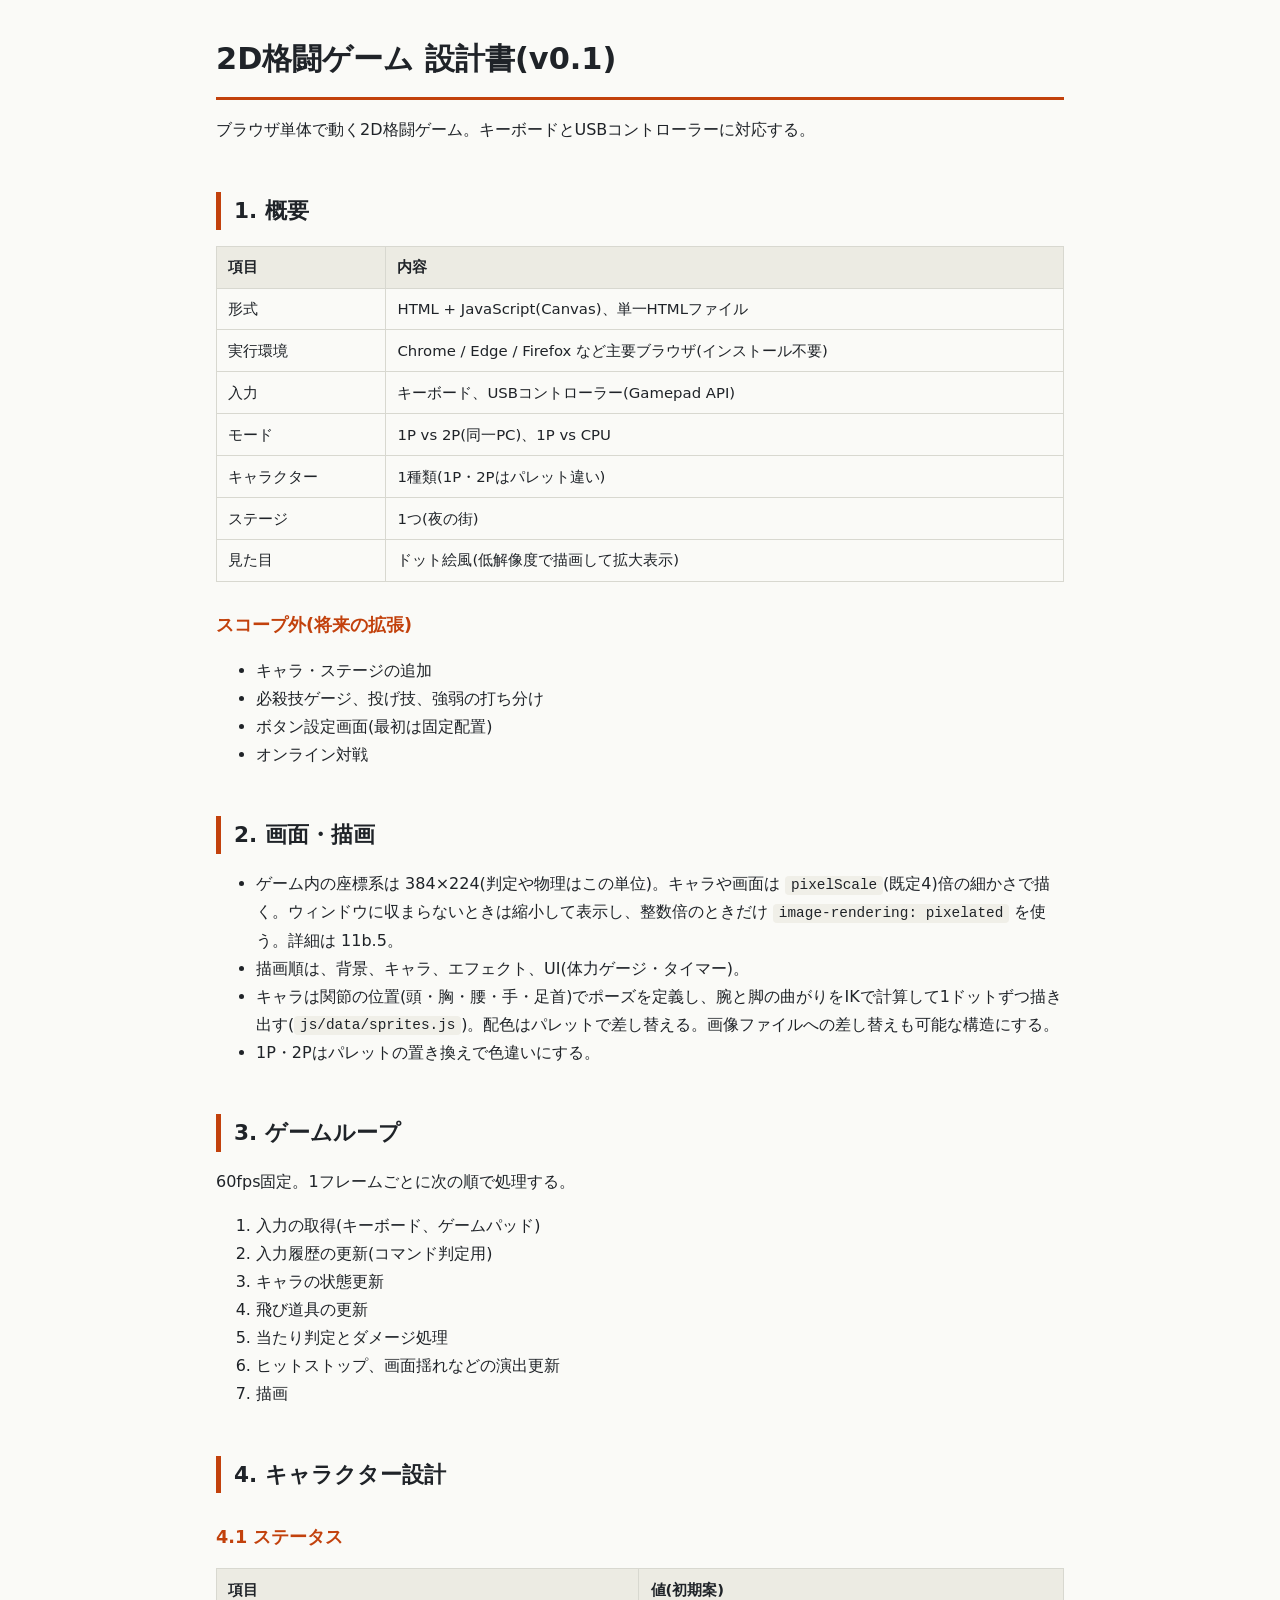
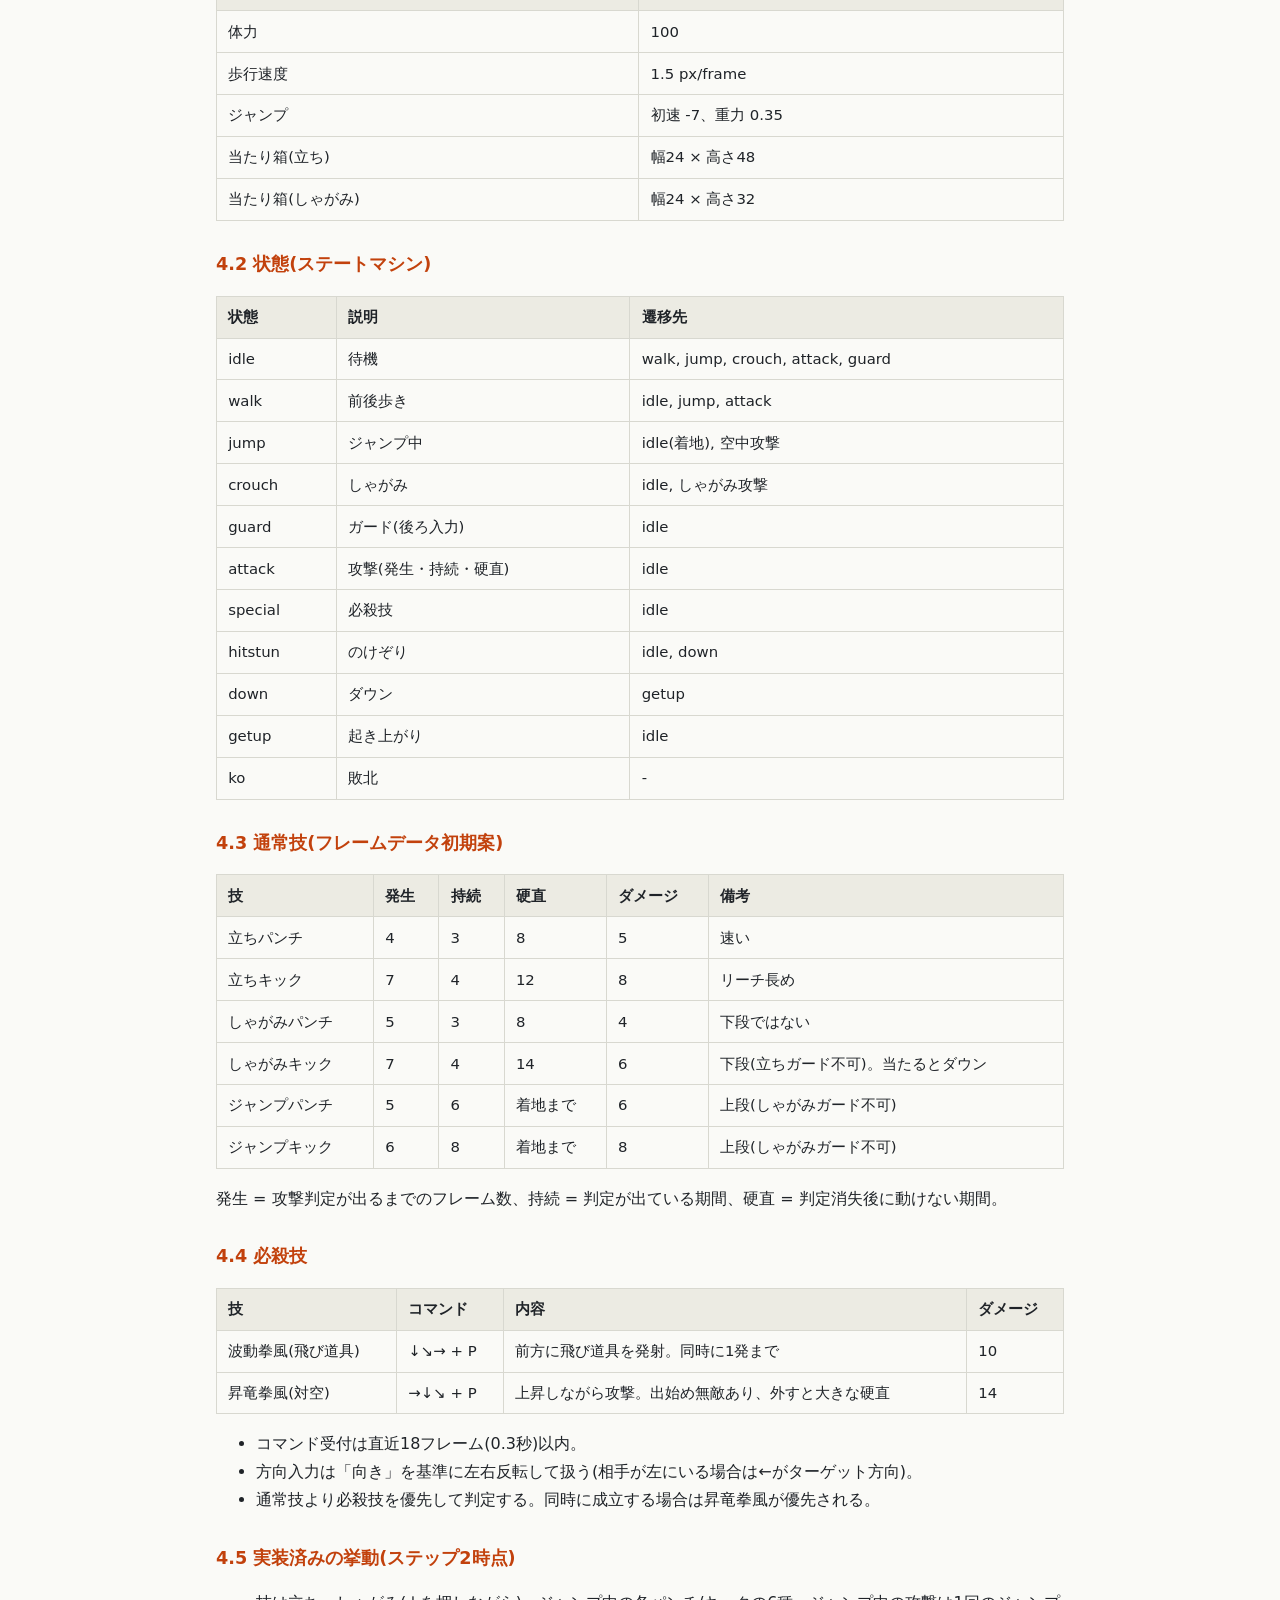
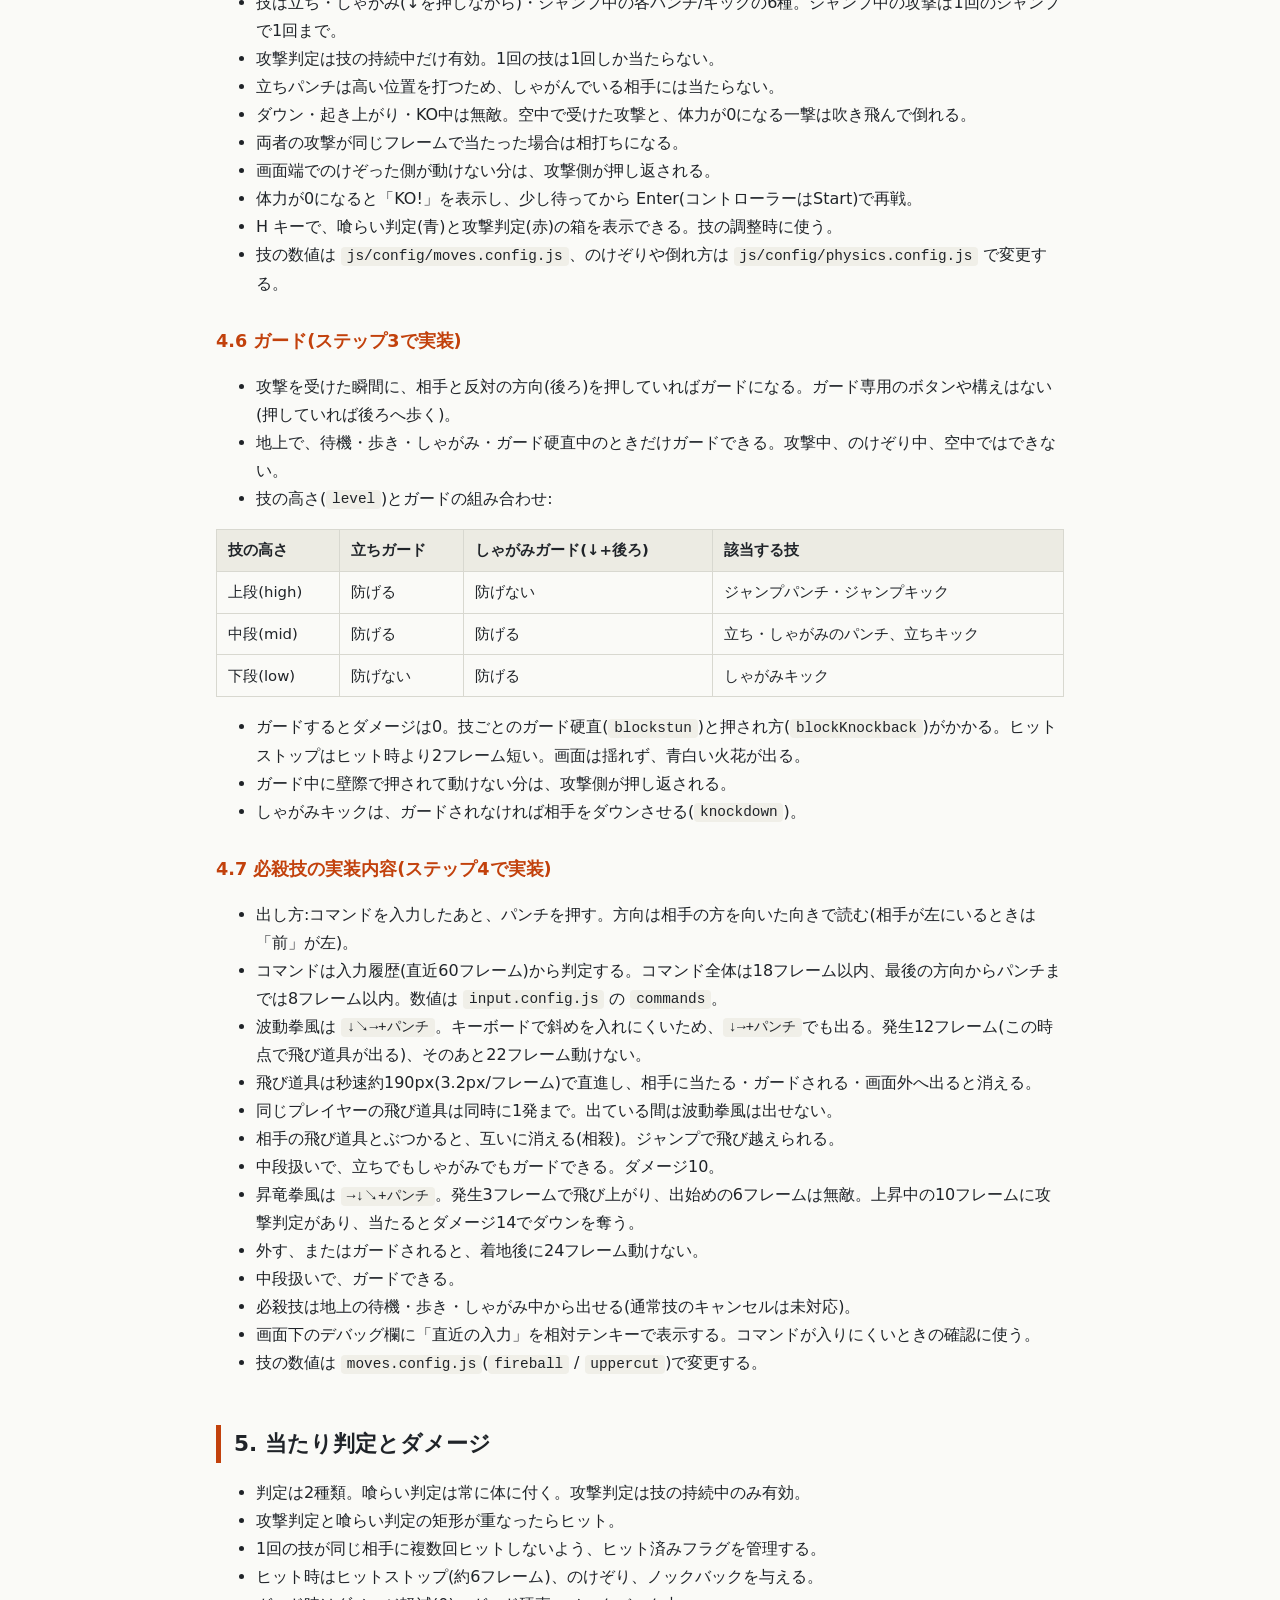
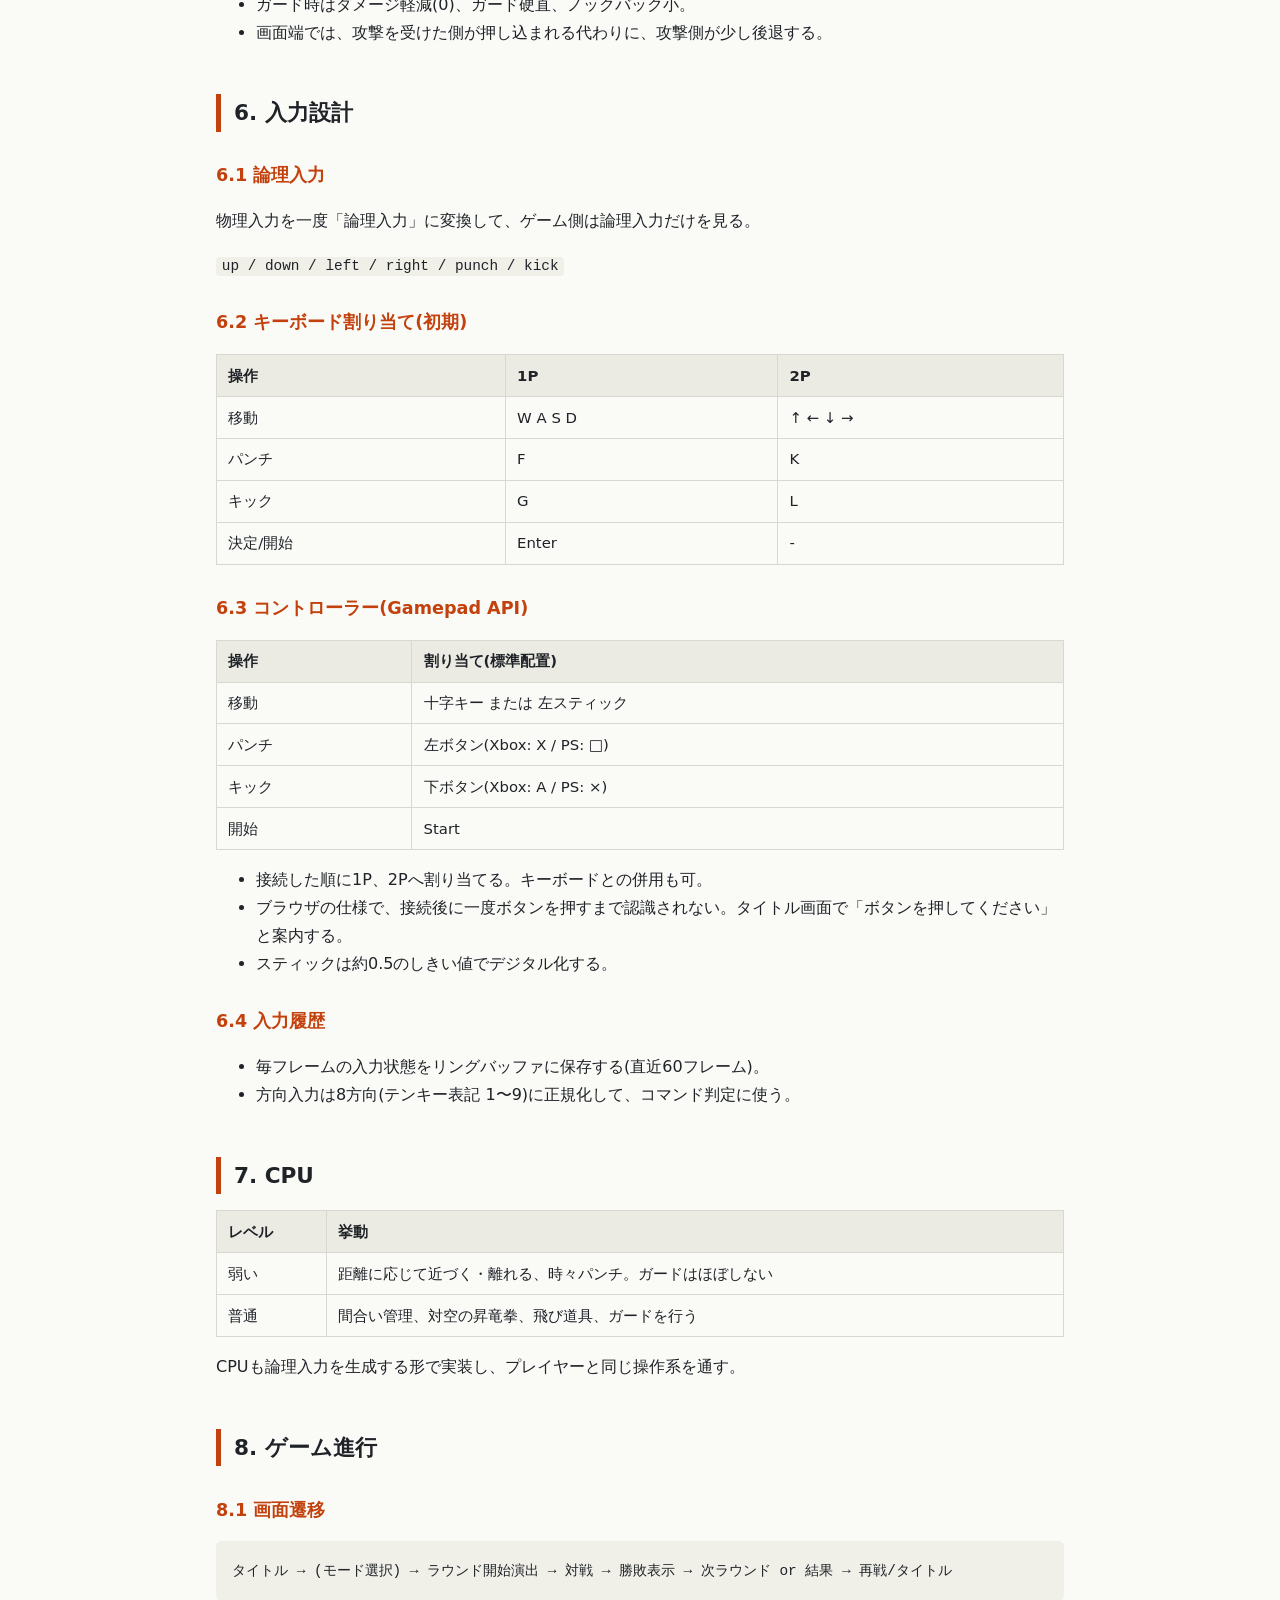
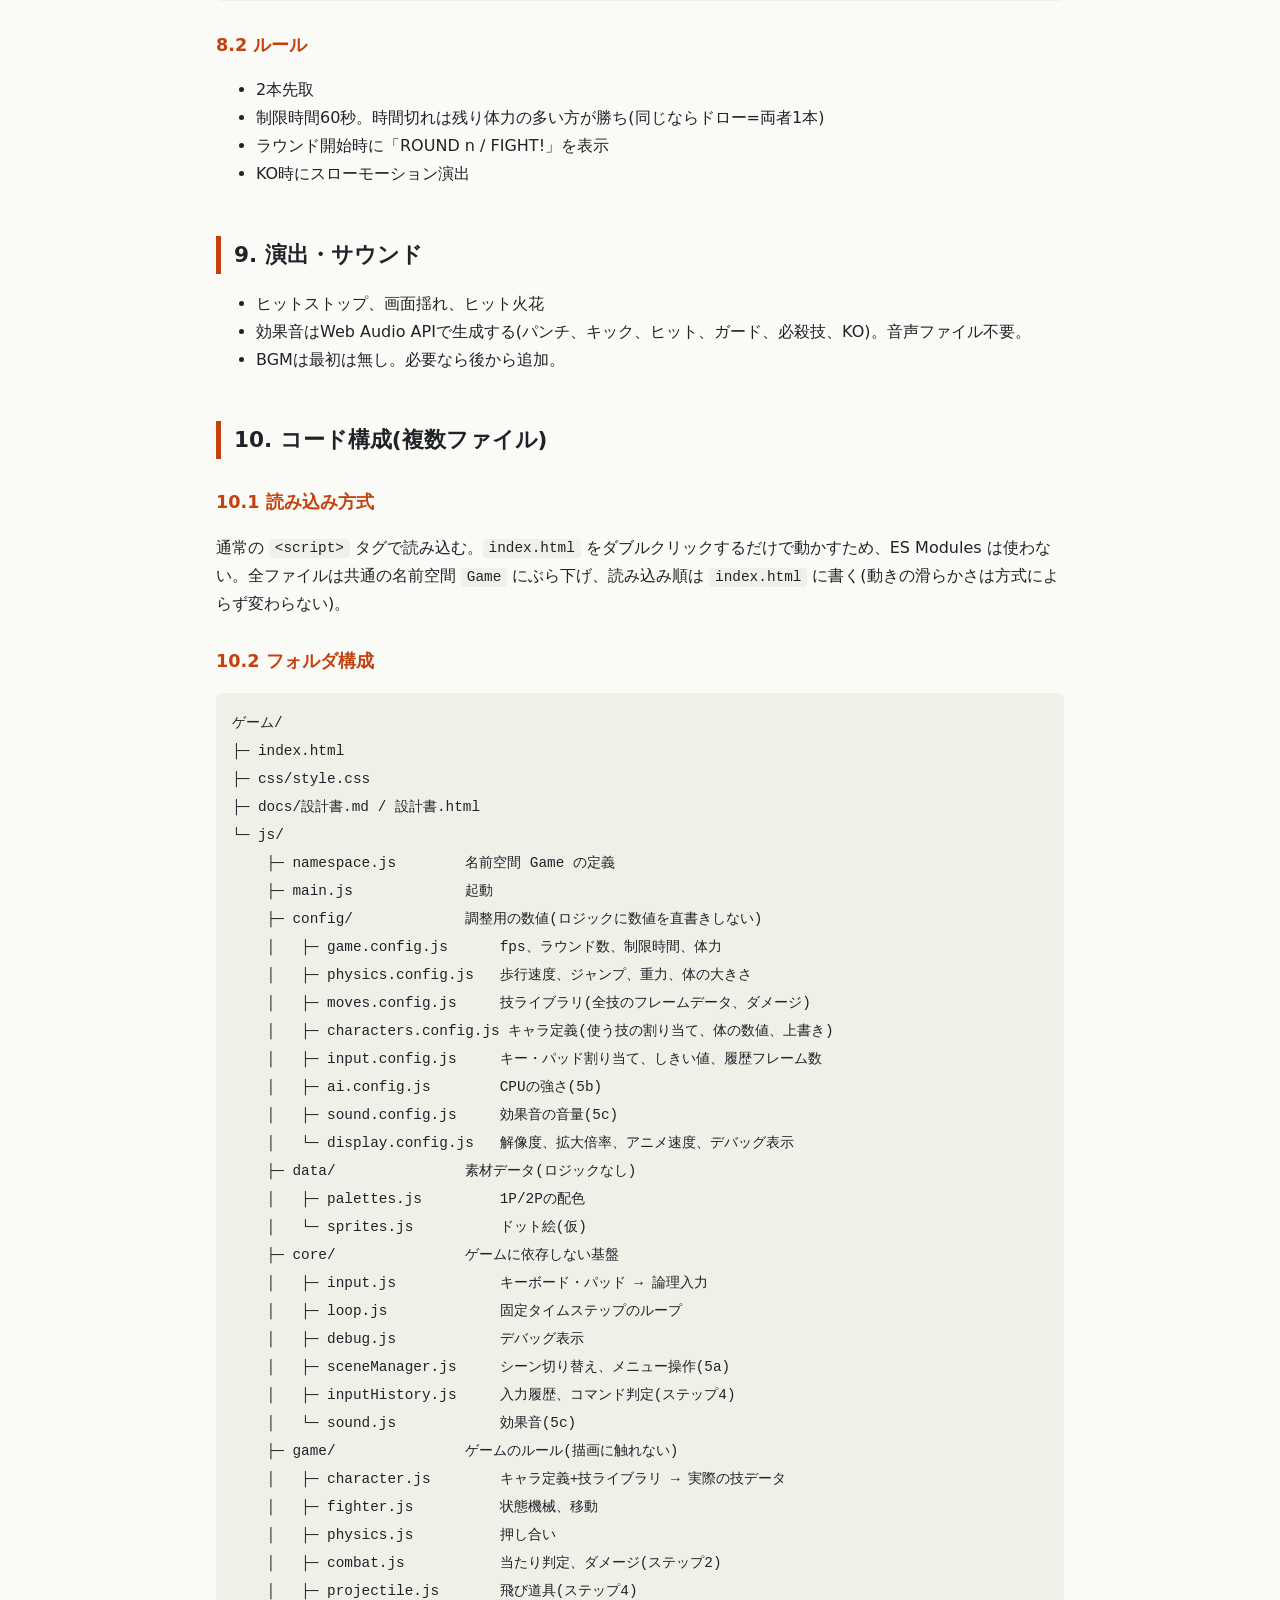
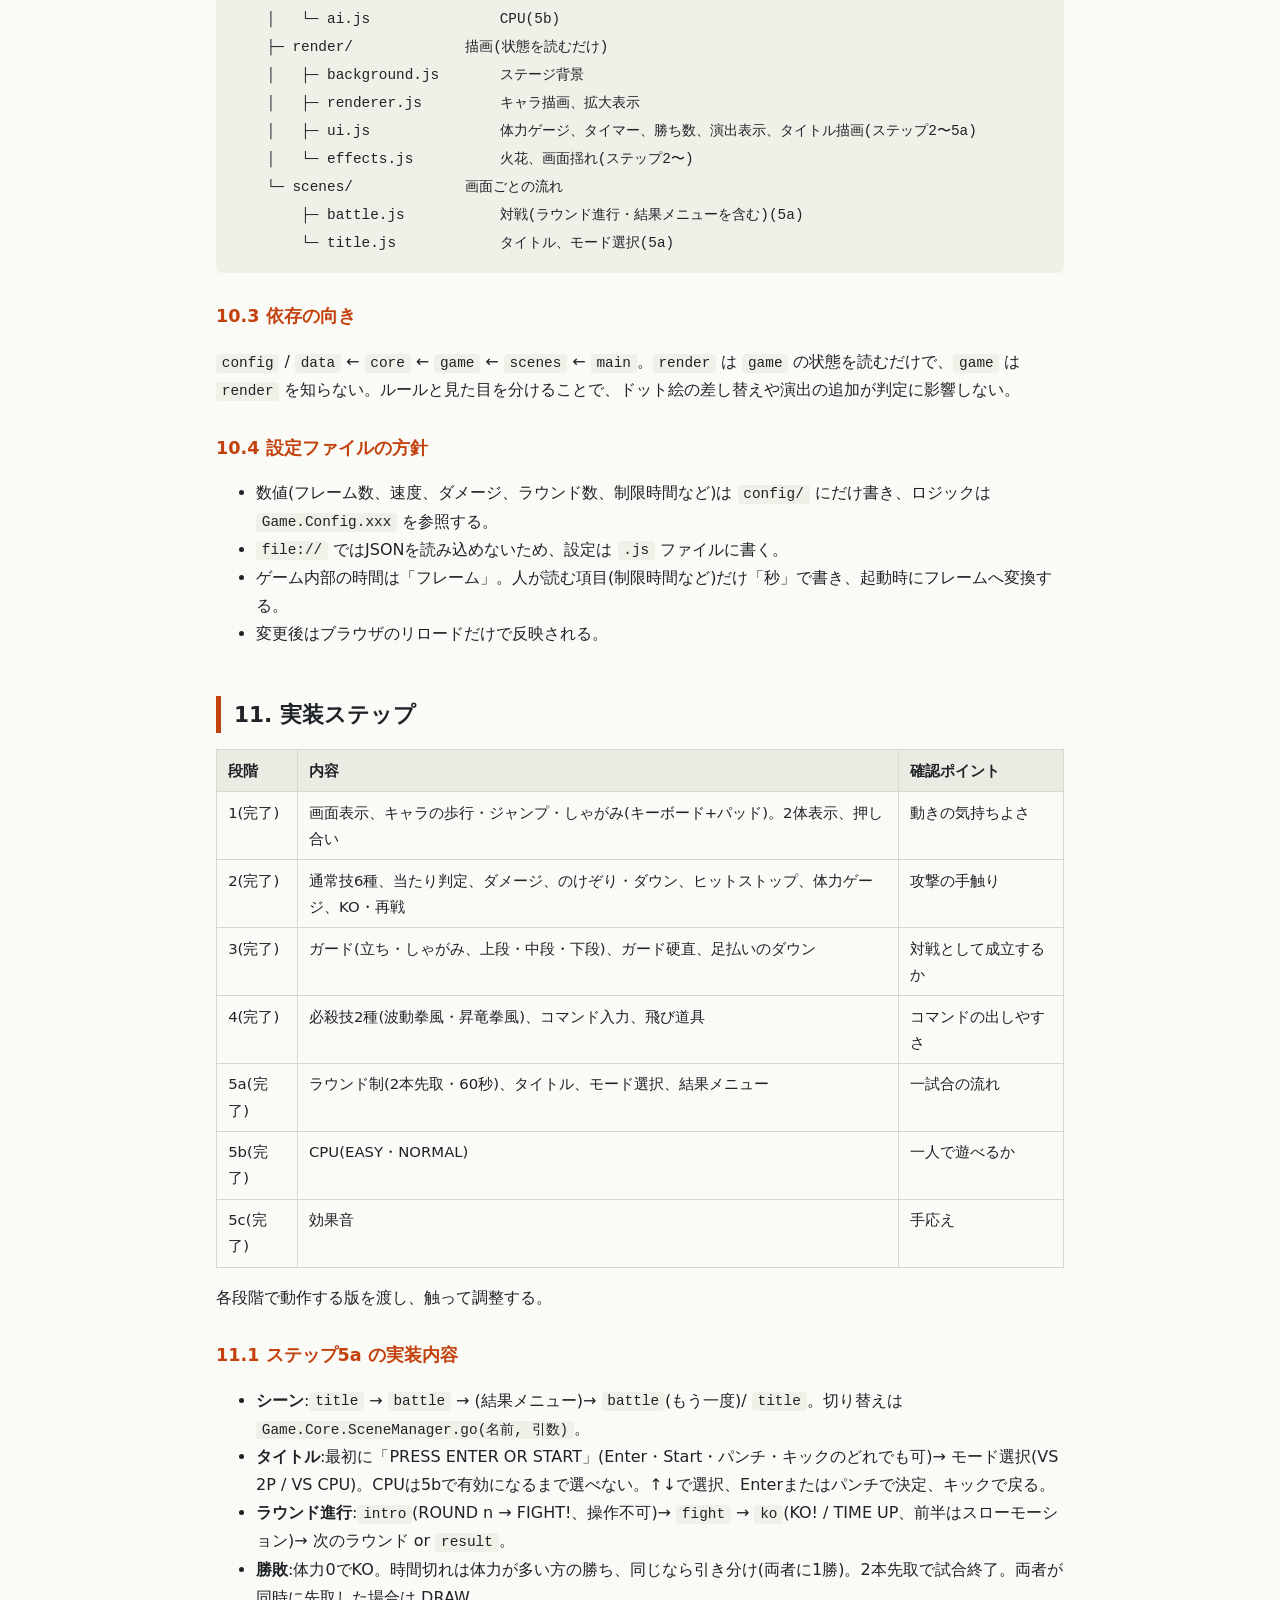
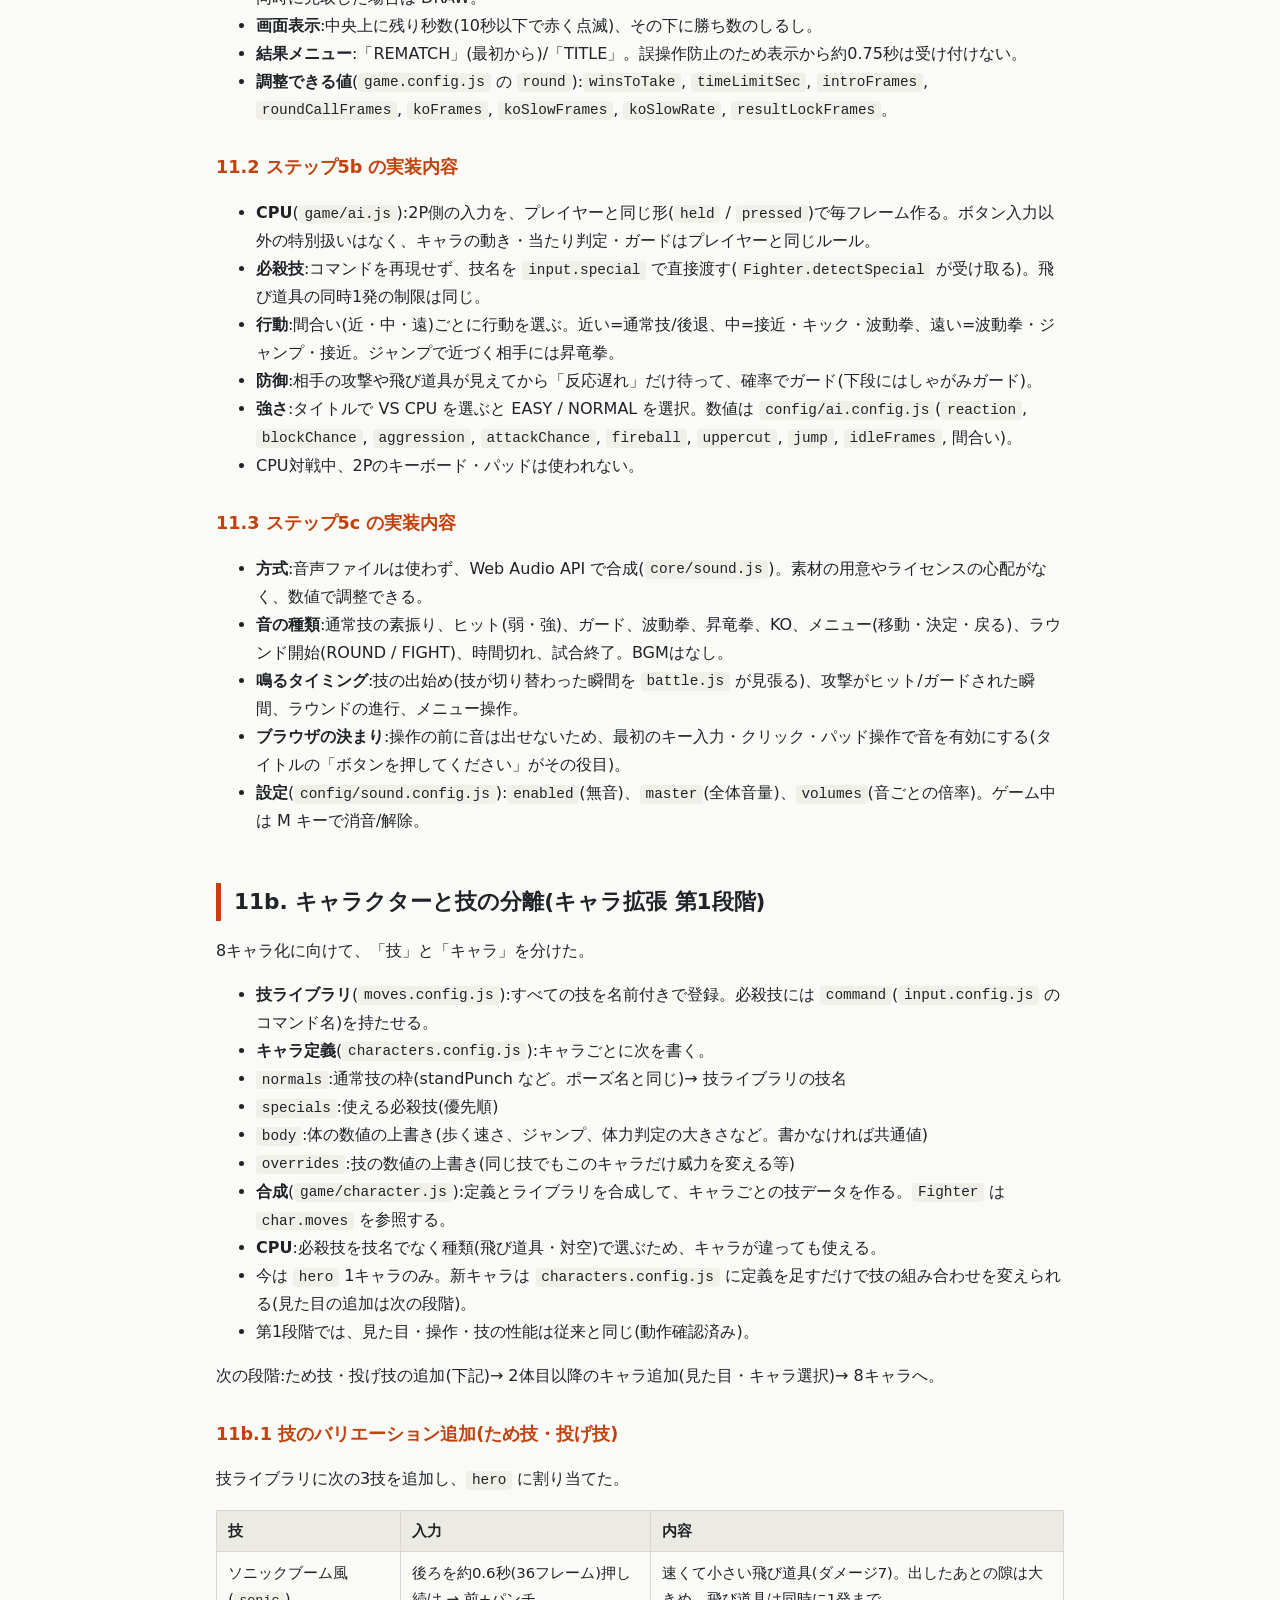
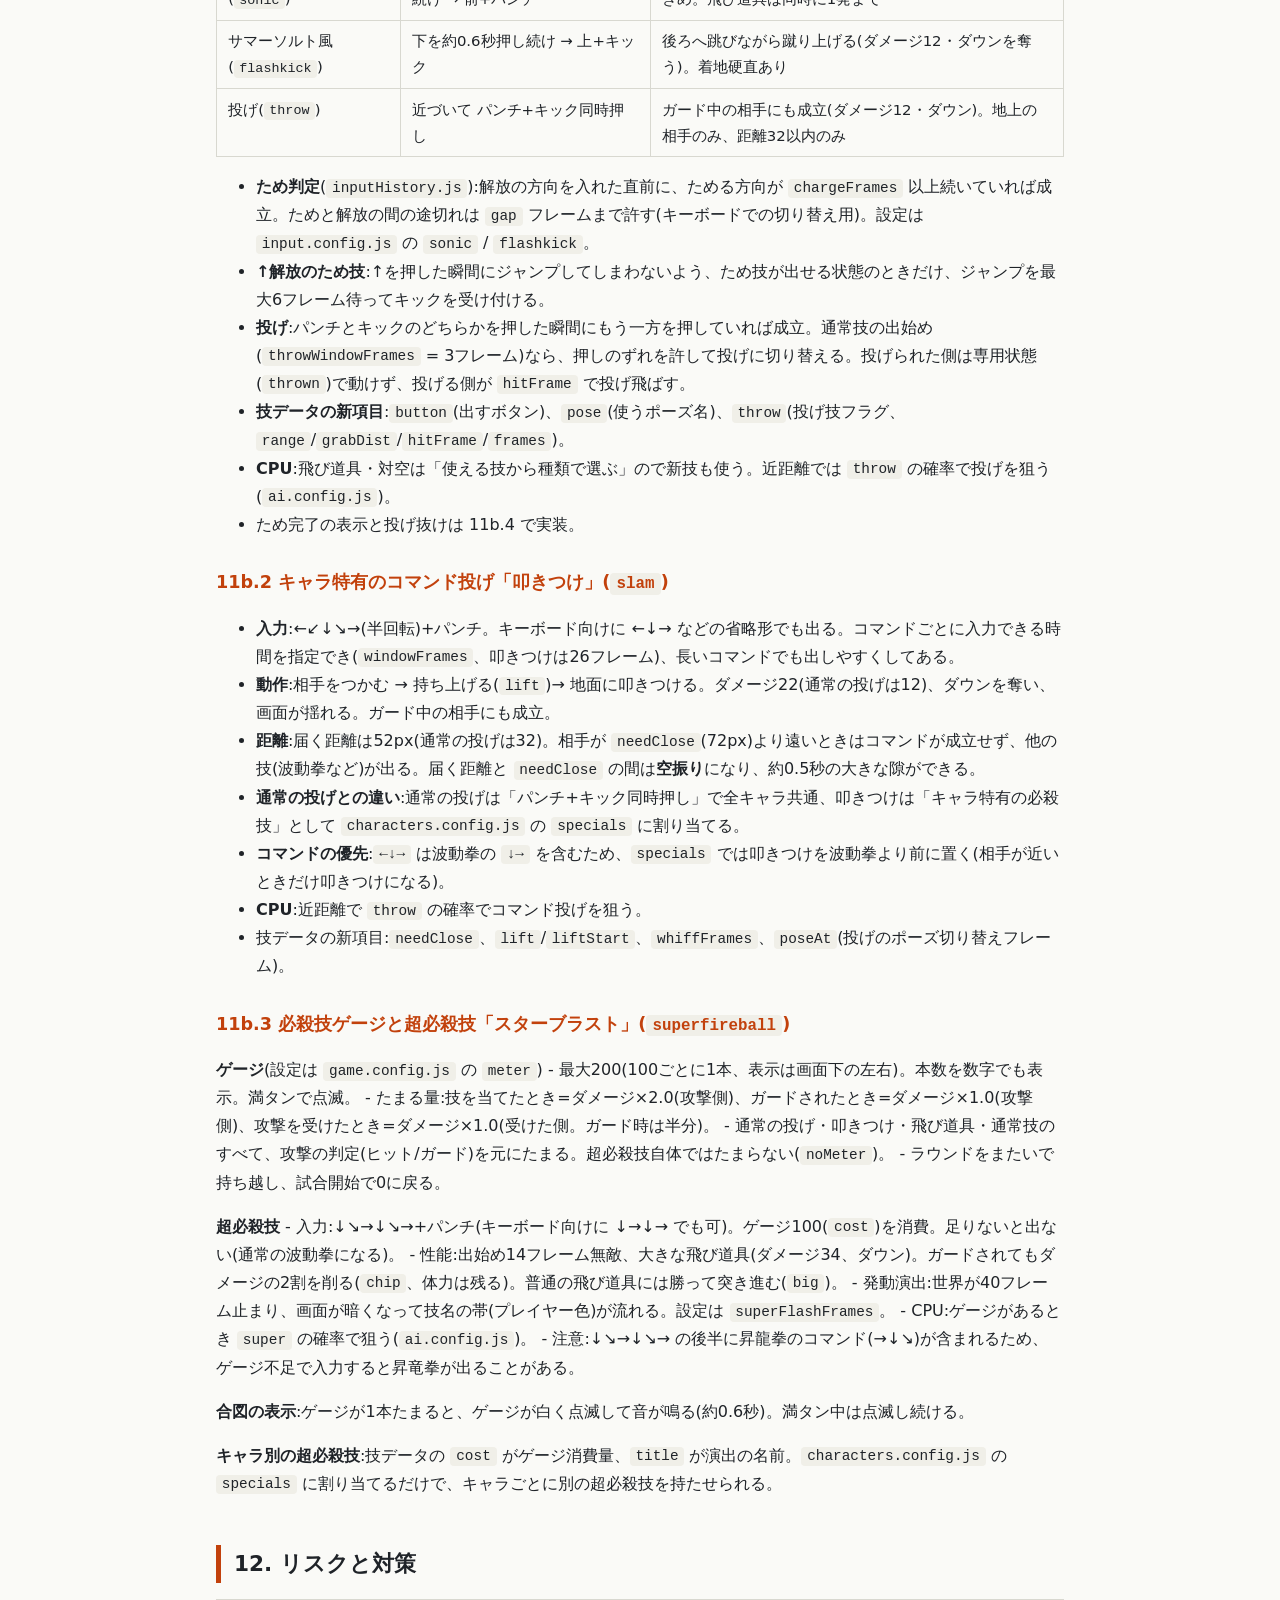
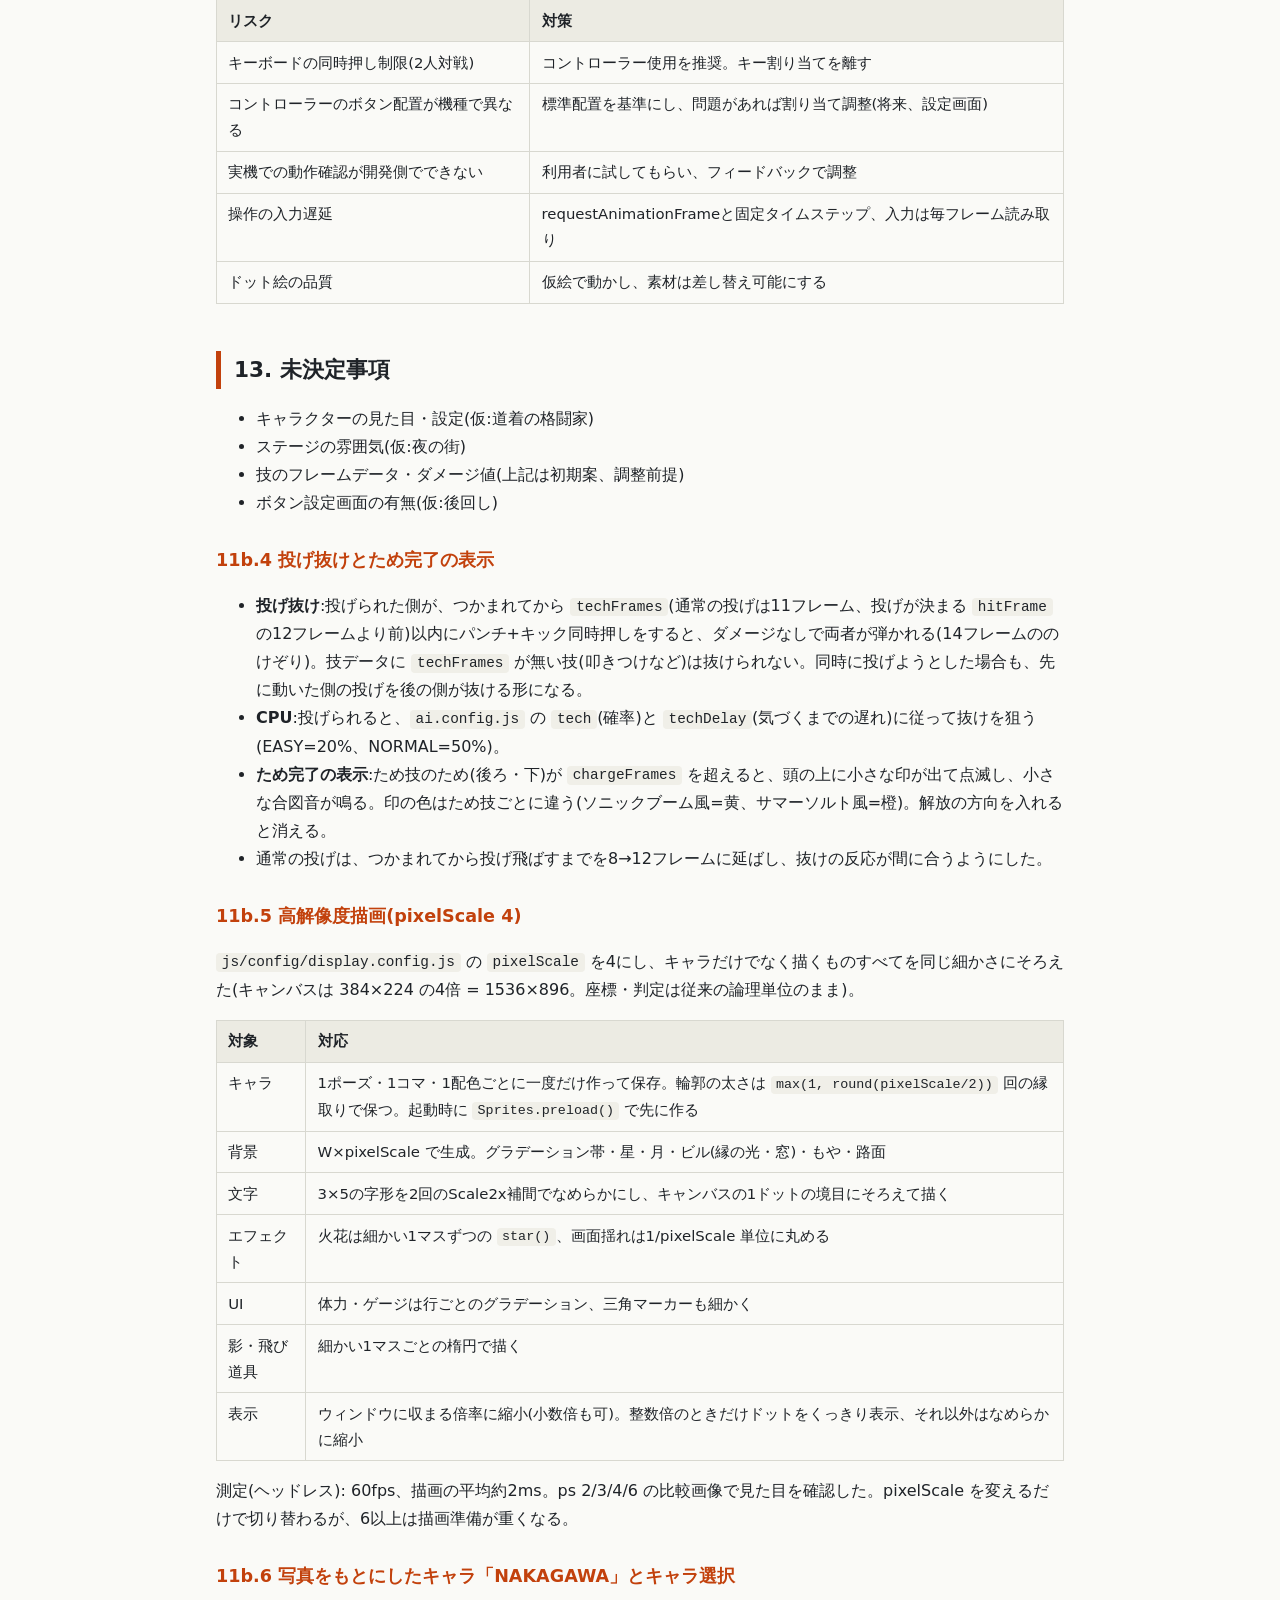
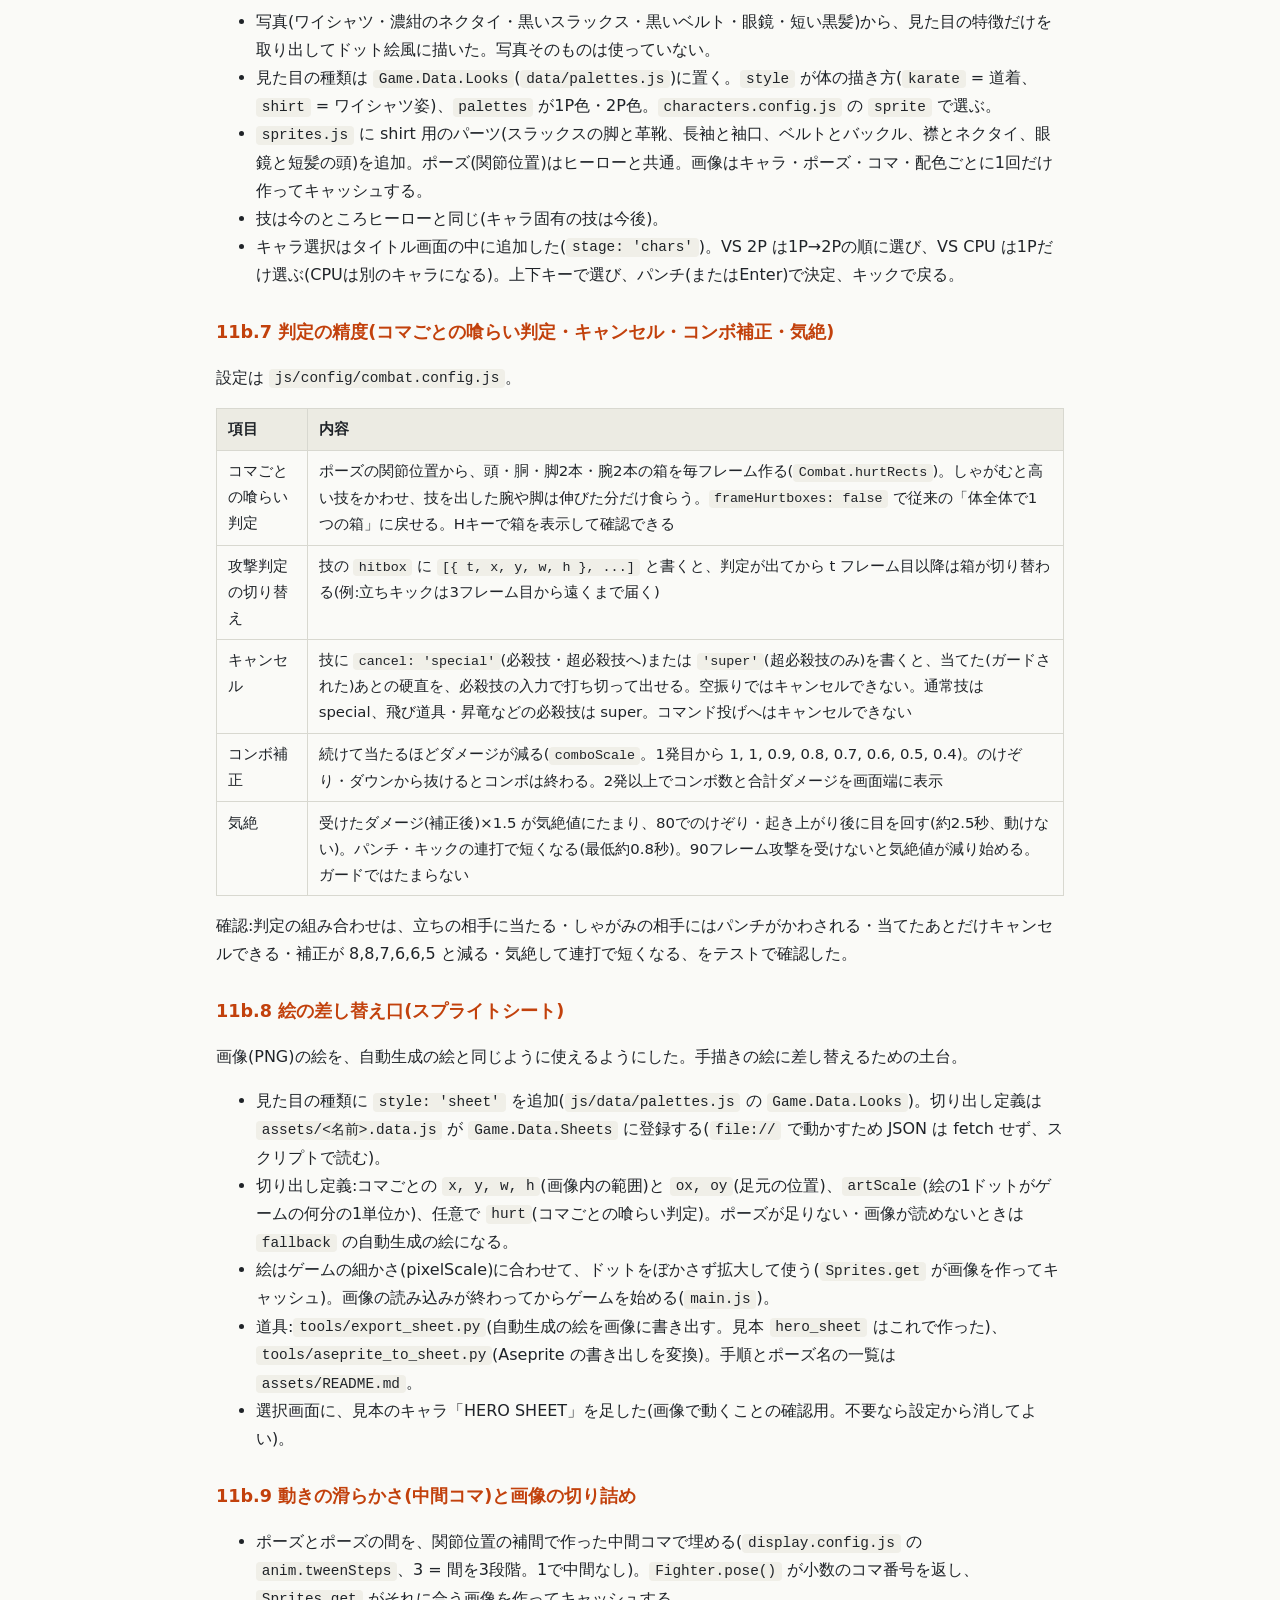
==== commit 37f8dfec: "add" ====
--- a/docs/設計書.html
+++ b/docs/設計書.html
@@ -769,6 +769,162 @@
 </tbody>
 </table>
 <p>測定(ヘッドレス): 60fps、描画の平均約2ms。ps 2/3/4/6 の比較画像で見た目を確認した。pixelScale を変えるだけで切り替わるが、6以上は描画準備が重くなる。</p>
+<h3 id="11b6-nakagawa">11b.6 写真をもとにしたキャラ「NAKAGAWA」とキャラ選択</h3>
+<ul>
+<li>写真(ワイシャツ・濃紺のネクタイ・黒いスラックス・黒いベルト・眼鏡・短い黒髪)から、見た目の特徴だけを取り出してドット絵風に描いた。写真そのものは使っていない。</li>
+<li>見た目の種類は <code>Game.Data.Looks</code>(<code>data/palettes.js</code>)に置く。<code>style</code> が体の描き方(<code>karate</code> = 道着、<code>shirt</code> = ワイシャツ姿)、<code>palettes</code> が1P色・2P色。<code>characters.config.js</code> の <code>sprite</code> で選ぶ。</li>
+<li><code>sprites.js</code> に shirt 用のパーツ(スラックスの脚と革靴、長袖と袖口、ベルトとバックル、襟とネクタイ、眼鏡と短髪の頭)を追加。ポーズ(関節位置)はヒーローと共通。画像はキャラ・ポーズ・コマ・配色ごとに1回だけ作ってキャッシュする。</li>
+<li>技は今のところヒーローと同じ(キャラ固有の技は今後)。</li>
+<li>キャラ選択はタイトル画面の中に追加した(<code>stage: 'chars'</code>)。VS 2P は1P→2Pの順に選び、VS CPU は1Pだけ選ぶ(CPUは別のキャラになる)。上下キーで選び、パンチ(またはEnter)で決定、キックで戻る。</li>
+</ul>
+<h3 id="11b7">11b.7 判定の精度(コマごとの喰らい判定・キャンセル・コンボ補正・気絶)</h3>
+<p>設定は <code>js/config/combat.config.js</code>。</p>
+<table>
+<thead>
+<tr>
+<th>項目</th>
+<th>内容</th>
+</tr>
+</thead>
+<tbody>
+<tr>
+<td>コマごとの喰らい判定</td>
+<td>ポーズの関節位置から、頭・胴・脚2本・腕2本の箱を毎フレーム作る(<code>Combat.hurtRects</code>)。しゃがむと高い技をかわせ、技を出した腕や脚は伸びた分だけ食らう。<code>frameHurtboxes: false</code> で従来の「体全体で1つの箱」に戻せる。Hキーで箱を表示して確認できる</td>
+</tr>
+<tr>
+<td>攻撃判定の切り替え</td>
+<td>技の <code>hitbox</code> に <code>[{ t, x, y, w, h }, ...]</code> と書くと、判定が出てから t フレーム目以降は箱が切り替わる(例:立ちキックは3フレーム目から遠くまで届く)</td>
+</tr>
+<tr>
+<td>キャンセル</td>
+<td>技に <code>cancel: 'special'</code>(必殺技・超必殺技へ)または <code>'super'</code>(超必殺技のみ)を書くと、当てた(ガードされた)あとの硬直を、必殺技の入力で打ち切って出せる。空振りではキャンセルできない。通常技は special、飛び道具・昇竜などの必殺技は super。コマンド投げへはキャンセルできない</td>
+</tr>
+<tr>
+<td>コンボ補正</td>
+<td>続けて当たるほどダメージが減る(<code>comboScale</code>。1発目から 1, 1, 0.9, 0.8, 0.7, 0.6, 0.5, 0.4)。のけぞり・ダウンから抜けるとコンボは終わる。2発以上でコンボ数と合計ダメージを画面端に表示</td>
+</tr>
+<tr>
+<td>気絶</td>
+<td>受けたダメージ(補正後)×1.5 が気絶値にたまり、80でのけぞり・起き上がり後に目を回す(約2.5秒、動けない)。パンチ・キックの連打で短くなる(最低約0.8秒)。90フレーム攻撃を受けないと気絶値が減り始める。ガードではたまらない</td>
+</tr>
+</tbody>
+</table>
+<p>確認:判定の組み合わせは、立ちの相手に当たる・しゃがみの相手にはパンチがかわされる・当てたあとだけキャンセルできる・補正が 8,8,7,6,6,5 と減る・気絶して連打で短くなる、をテストで確認した。</p>
+<h3 id="11b8">11b.8 絵の差し替え口(スプライトシート)</h3>
+<p>画像(PNG)の絵を、自動生成の絵と同じように使えるようにした。手描きの絵に差し替えるための土台。</p>
+<ul>
+<li>見た目の種類に <code>style: 'sheet'</code> を追加(<code>js/data/palettes.js</code> の <code>Game.Data.Looks</code>)。切り出し定義は <code>assets/&lt;名前&gt;.data.js</code> が <code>Game.Data.Sheets</code> に登録する(<code>file://</code> で動かすため JSON は fetch せず、スクリプトで読む)。</li>
+<li>切り出し定義:コマごとの <code>x, y, w, h</code>(画像内の範囲)と <code>ox, oy</code>(足元の位置)、<code>artScale</code>(絵の1ドットがゲームの何分の1単位か)、任意で <code>hurt</code>(コマごとの喰らい判定)。ポーズが足りない・画像が読めないときは <code>fallback</code> の自動生成の絵になる。</li>
+<li>絵はゲームの細かさ(pixelScale)に合わせて、ドットをぼかさず拡大して使う(<code>Sprites.get</code> が画像を作ってキャッシュ)。画像の読み込みが終わってからゲームを始める(<code>main.js</code>)。</li>
+<li>道具:<code>tools/export_sheet.py</code>(自動生成の絵を画像に書き出す。見本 <code>hero_sheet</code> はこれで作った)、<code>tools/aseprite_to_sheet.py</code>(Aseprite の書き出しを変換)。手順とポーズ名の一覧は <code>assets/README.md</code>。</li>
+<li>選択画面に、見本のキャラ「HERO SHEET」を足した(画像で動くことの確認用。不要なら設定から消してよい)。</li>
+</ul>
+<h3 id="11b9">11b.9 動きの滑らかさ(中間コマ)と画像の切り詰め</h3>
+<ul>
+<li>ポーズとポーズの間を、関節位置の補間で作った中間コマで埋める(<code>display.config.js</code> の <code>anim.tweenSteps</code>、3 = 間を3段階。1で中間なし)。<code>Fighter.pose()</code> が小数のコマ番号を返し、<code>Sprites.get</code> がそれに合う画像を作ってキャッシュする。</li>
+<li>技の動き:発生までは「ゆっくり入って速く伸びる」(溜め)、攻撃中は伸びきった姿勢を保ち、硬直は前半で素早く戻って後半は止まる。歩き・待機・気絶も細かく動く。</li>
+<li>喰らい判定も中間コマの関節から作るので、動きの途中の腕や脚の位置がそのまま判定に反映される。</li>
+<li>画像は絵のある範囲だけに切り詰めて持つ(1枚あたりのメモリが約6割減。立ち絵で 256×256 → 120×215 の例)。足元の位置は画像ごとに <code>originX</code> / <code>originY</code> で持つ。</li>
+<li>起動時は整数コマだけ先に作り、中間コマは開始後に少しずつ作る(<code>Sprites.warm</code>、1回約6ms)。間に合わないコマは使うときに作られる。</li>
+<li>画像(スプライトシート)の見た目は中間コマを持たず、手描きのコマをそのまま出す。</li>
+</ul>
+<h3 id="11b10">11b.10 背景の多層化とアニメーション</h3>
+<ul>
+<li>背景を、空・遠いビル・近いビル・地面の層に分けて作る(<code>render/background.js</code>)。戦っている2人の中間の位置に応じて、奥の層ほど小さく、手前ほど大きくずれる(視差。地面は動かない)。設定は <code>display.config.js</code> の <code>stage</code>(<code>parallax</code> = ずれる量、<code>animate: false</code> で動きを止める)。</li>
+<li>動くもの:またたく星、点滅する窓、ゆっくり流れる雲、柵の向こうでゆれる観客(ときどき手を上げる)。</li>
+<li>測定(ヘッドレス):描画の平均約1ms、60fps。</li>
+</ul>
+<h3 id="11b11">11b.11 ポーズごとの絵の描き分け</h3>
+<p>関節を動かしただけの同じ絵に見えないよう、ポーズ(コマ)ごとに顔・手・効果を描き分けるようにした(<code>js/data/sprites.js</code> の <code>DETAIL</code> 表)。</p>
+<ul>
+<li>表情:普通 / 気合い(攻撃の当たる瞬間。吊り眉・細めた目・開いた口)/ 食いしばり(昇竜・ガード・投げの組み付き)/ 集中(構え・戻り)/ 苦悶(やられ。&gt;&lt;の目・八の字眉)/ 目を回す(気絶。渦巻きの目)/ 閉じた目(ダウン)。道着・ワイシャツの両方の顔に効く(<code>drawFace</code>)。</li>
+<li>手:波動・投げ・叩きつけ・やられ・気絶・ダウンは、握りこぶしでなく指を開いた手にした(<code>openHand</code>)。</li>
+<li>効果(輪郭線のあとに白で重ねる。<code>R.late</code>):パンチ/キックの軌跡、昇竜の上昇線、サマーソルトの三日月、波動の気の光とため、投げの力線、叩きつけの地面の衝撃、被弾の衝撃マークと汗、ダウンの土ぼこり。</li>
+<li>書き方:<code>DETAIL[ポーズ名][コマ番号] = { f: 表情, oF/oB: 手を開く, fx: [効果名...] }</code>。省略したコマは普通の顔・握りこぶし・効果なし。中間コマは近いほうのコマの描き分けを使う。</li>
+<li>描画の重さは変わらない(測定は従来と同等)。見た目はキャッシュされ、描き分けはコマごとに1回だけ作る。</li>
+</ul>
+<h3 id="11b12">11b.12 キャラ固有の技</h3>
+<p>技ライブラリ(<code>moves.config.js</code>)にキャラ専用の技を足し、<code>characters.config.js</code> の <code>specials</code> で技を振り分けた。</p>
+<ul>
+<li>HERO:波動(↓↘→+P)・昇竜(→↓↘+P)・STAR BLAST(超必殺)の「基本の型」。ため技と叩きつけは持たない。</li>
+<li>NAKAGAWA:ため技と投げ中心。書類ばらまき(←ため→+P。速くて軽い)・カバン投げ(↓↘→+P。遅くて重い)・ヒールキック(↓ため↑+K。威力+1)・叩きつけ(半回転+P)・超必殺 OVERTIME(書類の嵐)。足は遅め(walkSpeed 1.35)・ジャンプは低め、立ちパンチのリーチが長い。</li>
+<li>飛び道具の見た目は <code>projectile.look</code>('paper' = 紙 / 'case' = カバン。省略は気の玉)で選ぶ(<code>renderer.js</code> の <code>drawThrown</code>)。</li>
+<li>CPUは、持っている技の種類(飛び道具・対空・投げ・超必殺)から自動で選ぶので、キャラごとの技でもそのまま動く。</li>
+<li>新しい技のポーズは、既存ポーズを <code>pose</code> で使い回す(専用ポーズは今後)。</li>
+</ul>
+<h3 id="11b13">11b.13 新技の専用ポーズ</h3>
+<p>NAKAGAWA の新技に、波動の使い回しではなく専用のポーズ(各3コマ:構え → 放つ → 戻り)を付けた(<code>sprites.js</code>)。</p>
+<ul>
+<li><code>paperToss</code>(書類ばらまき):書類の束を体の前へ引く → 横に振り抜く(開いた手と軌跡)。</li>
+<li><code>briefcase</code>(カバン投げ):カバンを頭の後ろへ振りかぶる → 体ごと前へ投げ出す → 前かがみで残心。</li>
+<li><code>overtime</code>(OVERTIME):書類を腰の後ろへ溜める → 両腕を大きく広げて書類を撒き散らす → 前へ突き出す。</li>
+<li>技側は <code>moves.config.js</code> の <code>pose</code> で指定。持ち物(カバン・書類の束・舞う書類)は <code>DETAIL</code> の効果 <code>caseHeld / paperHeld / papers</code> で重ねて描く。</li>
+<li>配色に <code>c</code> / <code>C</code>(カバンの茶色と影)を追加(<code>palettes.js</code>、全配色)。</li>
+</ul>
+<h3 id="11b14">11b.14 写真から作るステージ(池袋の喫煙所前)</h3>
+<ul>
+<li>写真をドット絵風の背景画像にして使うステージを追加した。<code>tools/make_stage.py 写真.png assets/stage_xxx.png</code> で作る(412:224 に切り出し → 824×448 に縮小 → 48色に減色)。画像は左右に余白 14 を持ち、戦っている2人に合わせて少しだけ横にずれる(視差)。</li>
+<li>設定:<code>display.config.js</code> の <code>stage.list</code>(ステージ名 → 画像・視差量)と <code>stage.id</code>(使うステージ)。<code>night</code> は従来の自動生成の夜の街。</li>
+<li>対戦中・タイトル中に B キーでステージを切り替えられる(<code>renderer.js</code>)。画像を読み込めない間は夜の街を出す。</li>
+<li>写真には通行人(ぼかし済み)が写っている。ドット絵化でさらに判別できなくなるが、左下の傘の人物はキャラと重なりやすい。必要なら写真側で人物を消してから変換する(単純な自動補完は不自然になったので採用しなかった)。</li>
+</ul>
+<h3 id="11b15">11b.15 デフォルメしたステージ「駅前の喫煙所」</h3>
+<p>写真をそのまま使う方式(11b.14)をやめ、写真の雰囲気をもとに、ゲームの絵柄に合わせて形をデフォルメして自動で描くステージにした(<code>render/stageStreet.js</code>)。これが初期のステージ(<code>stage.id: 'street'</code>)。</p>
+<ul>
+<li>描くもの:昼の空と流れる雲、遠景のビルと赤白の鉄塔(点滅)、白いデパート(水平のバルコニーの帯・青い縦看板・垂れ幕・壁面緑化)、中央の切れ目から見える緑のパネル壁と植え込み、左右のガラスの囲い(反射・掲示物・SMOKING AREA の看板・黄色い注意書き)、敷石の歩道。</li>
+<li>動き:雲、アンテナの点滅、囲いの向こうで立ち話をする人たち(ゆれる)、傘をさして歩く人。奥の層ほど小さく視差でずれる。人物は実在の人を写したものではなく、デフォルメした通行人。</li>
+<li>切り替え:B キーで「駅前の喫煙所 → 写真のドット絵(参考)→ 夜の街」の順に切り替わる。<code>display.config.js</code> の <code>stage.list</code> に <code>builder</code>(自動で描く)/ <code>image</code>(画像)で足せる。</li>
+</ul>
+<h3 id="11b16">11b.16 ステージ「赤レンガの駅舎」</h3>
+<p>東京駅の丸の内側の写真をもとに、デフォルメして自動で描くステージを追加した(<code>render/stageTokyo.js</code>。写真は使わない)。</p>
+<ul>
+<li>描くもの:くもり空と流れる雲、ガラスの高層ビル、赤レンガの駅舎(白い柱と窓、スレート屋根、中央と左右の切妻、両端のドーム)、並木と街灯、芝生の広場、道路と横断歩道、手前の黒い柵、敷石の歩道。</li>
+<li>動き:雲、広場を歩く人、道路を走る車(2車線・向きが逆)。空・ビル・駅舎・並木は視差でずれ、広場から手前は動かない。</li>
+<li>ステージの順:B キーで「駅前の喫煙所 → 赤レンガの駅舎 → 写真のドット絵(参考)→ 夜の街」。初期ステージは <code>display.config.js</code> の <code>stage.id</code>。</li>
+</ul>
+<h3 id="11b17">11b.17 ステージ「繁華街の交差点」</h3>
+<p>カラオケ店のある街角の写真をもとに、デフォルメして自動で描くステージを追加した(<code>render/stageKaraoke.js</code>。写真は使わない)。</p>
+<ul>
+<li>描くもの:青空、茶色いマンション・灰色の段々ビル・ガラス張りのビル(窓のポスター、入口)、赤いネオン看板と青い縦看板、電柱と丸い標識、街路樹、れんが色の歩道と黄色い線、緑の柵と植え込み、右の低い柵と生け垣、赤い舗装の道路(斜めのすじ)。足元は赤い道路。</li>
+<li>看板の文字は実在の店名ではなく、一般名詞の「カラオケ」を線で描いた文字(<code>GLYPH</code> 表。フォントに依存しない)。ネオン文字はゆっくり明滅する。</li>
+<li>動き:雲、ネオンの明滅、歩く人(青いスーツの人など)。空・遠景・ビル・電柱は視差でずれ、歩道から手前は動かない。</li>
+<li>ステージの順:B キーで「駅前の喫煙所 → 赤レンガの駅舎 → 繁華街の交差点 → 写真のドット絵(参考)→ 夜の街」。</li>
+</ul>
+<h3 id="11b18">11b.18 ステージ「スクランブル交差点」</h3>
+<p>渋谷の交差点と円筒形のファッションビルの写真をもとに、デフォルメして自動で描くステージを追加した(<code>render/stageScramble.js</code>。写真は使わない)。</p>
+<ul>
+<li>描くもの:くもり空、銀色の円筒形のビル(丸みのある継ぎ目・細長い窓)と左右の斜めの箱形、青いガラスの格子と白い垂れ幕、金色の庇とピンクの看板、周りのビル群と紫の大型ビジョン、電柱と信号、葉のない街路樹、標識、歩道と人だかり、道路と横断歩道(足元)。</li>
+<li>看板・垂れ幕・大型ビジョンは、実在のロゴや文字・人物の写真を使わず、文字のない抽象的な図柄にしてある。</li>
+<li>動き:雲、信号の入れ替わり、人だかりのゆれ、奥の道路を走る車(白い車・バス・トラック)、横断歩道を渡る人。空・遠景・ビル・手前の建物は視差でずれ、歩道から手前は動かない。</li>
+<li>ステージの順:B キーで「駅前の喫煙所 → 赤レンガの駅舎 → 繁華街の交差点 → スクランブル交差点 → 写真のドット絵(参考)→ 夜の街」。</li>
+</ul>
+<h3 id="11b19-2-vs">11b.19 画面遷移をストリートファイター2風に(タイトル → キャラ選択 → VS画面)</h3>
+<p>画面の流れを <code>タイトル(PRESS START)→ メニュー(1 PLAYER / VS BATTLE)→(CPU強さ)→ キャラ選択 → VS画面 → 対戦 → 結果(REMATCH / CHARACTER SELECT / TITLE)</code> にした。</p>
+<ul>
+<li>タイトル(<code>ui.js</code> の <code>drawTitle</code>):押し出しロゴ(影を重ねた厚み)と、横切る光の帯、点滅する PRESS START BUTTON。背景は選ばれているステージ。</li>
+<li>キャラ選択(<code>scenes/select.js</code>):中央に顔のアイコン(4×8枠、未実装の枠は「?」)、左右に1P(赤)・2P(青)の上半身と名前・肩書き、上にステージの予告(いま見ているキャラのステージを縮小して実際の背景で表示)。2P対戦は両者が同時に選ぶ。1人用は1Pが決めるとCPU側がルーレットで切り替わって決まる。キックで取り消し、誰も決めていなければタイトルへ。</li>
+<li>VS画面(<code>scenes/versus.js</code>):左右の色の斜め面に、2人の上半身が滑り込み、中央に VS、下に名前、上にステージ名。約2.5秒、パンチ/スタートで飛ばせる。</li>
+<li>ステージはキャラごと(<code>characters.config.js</code> の <code>stage</code>。対戦の舞台は1Pのキャラで決まる)。肩書きは <code>tag</code>。顔と上半身の絵は待機ポーズの切り出し(<code>render/portrait.js</code>。専用の絵を作らなくてもキャラを足せば出る)。</li>
+<li>対戦の結果メニューに「CHARACTER SELECT」を追加。文字(フォント)に「?」と「/」を追加。</li>
+<li>遷移の部品:<code>Renderer.draw</code> は、シーンが <code>drawScreen(ctx)</code> を持っていればその画面を丸ごと描く(選択・VS画面はこれ)。<code>Renderer.setStage(id)</code> / <code>backgroundOf(id)</code> で背景を指定できる。</li>
+</ul>
+<h3 id="11b20-58">11b.20 ステージのランダム化と、サンプルキャラ5人の追加(選択画面の8枠を埋める)</h3>
+<ul>
+<li>ステージはキャラ固有ではなくランダム:<code>scenes/select.js</code> が画面に入るたびに <code>display.config.js</code> の <code>stage.list</code> から1つ選び(<code>this.stageId</code>)、予告表示・VS画面・対戦で同じものを使う。<code>characters.config.js</code> の <code>stage</code> は使われない(残してあるだけ)。</li>
+<li>汎用の人物 <code>style: 'casual'</code>(<code>sprites.js</code> の <code>paintCasual</code>):<code>palettes.js</code> の look に <code>opts</code> を書くだけで見た目を作れる。</li>
+<li><code>hair</code>: short / spiky / buzz / bald / long / pony / bun / buns / afro</li>
+<li><code>top</code>: long / tee / tank / bare / dress　<code>bottom</code>: pants / shorts / skirt / none</li>
+<li><code>thick</code>(体の太さ。1.28=大柄、0.9=細身)、<code>beard</code>、<code>band</code>、<code>gloves</code>、<code>glasses</code>、<code>lips</code>、<code>mark</code></li>
+<li>色は2色セット(1P/2P)。共通の色は <code>base()</code> が補うので、変えたい色だけ書く。奥側の手足を暗くする対応表は <code>sprites.js</code> の <code>DARK</code>。</li>
+<li>仮キャラ5人(技は既存の技ライブラリの組み合わせ。数値は仮):MEI(中国・女性・小柄で素早い)、BORIS(ロシア・男性・大柄で投げが強い)、ISA(ブラジル・女性・蹴り中心)、JAX(アメリカ・男性・ボクサー)、PRIYA(インド・女性・投げと飛び道具)。<code>characters.config.js</code> の order で8人。</li>
+<li>選択画面のHERO SHEETの顔アイコンが小さい問題を直した(<code>portrait.js</code> の <code>sheetFace</code>。file:// では画素を読めないので、足元の位置からの目安で切り出す)。</li>
+</ul>
+<h3 id="11b21">11b.21 ダッシュとバックステップ</h3>
+<ul>
+<li>前を素早く2回押す(<code>physics.config.js</code> の <code>dashTapFrames</code> = 14フレーム以内)とダッシュ。2回目を押し続けるあいだ走り続け(<code>dashSpeed</code> 3.4)、離すと止まる(最短 <code>dashMinFrames</code> 8フレームは走る)。ダッシュ中にパンチ/キック/ジャンプ/投げに移れる。しゃがむとやめる。</li>
+<li>後ろを素早く2回押すとバックステップ(<code>backstepFrames</code> 18、初速 <code>backstepSpeed</code> 3.6、少し浮く <code>backstepHop</code> 7)。動き出したら止まれず、ガードも投げられもしない状態になるが、攻撃は受ける。</li>
+<li>実装は <code>fighter.js</code>:<code>detectDoubleTap</code>(押した瞬間の間隔を見る)と、状態 <code>dash</code> / <code>backstep</code>。値は <code>physics.config.js</code>(キャラごとに <code>body</code> で上書き可)。絵は歩きのポーズを速く回す/ジャンプのポーズ(専用ポーズは未作成)。</li>
+</ul>
 </main>
 <script>
 document.querySelectorAll('table').forEach(t => {
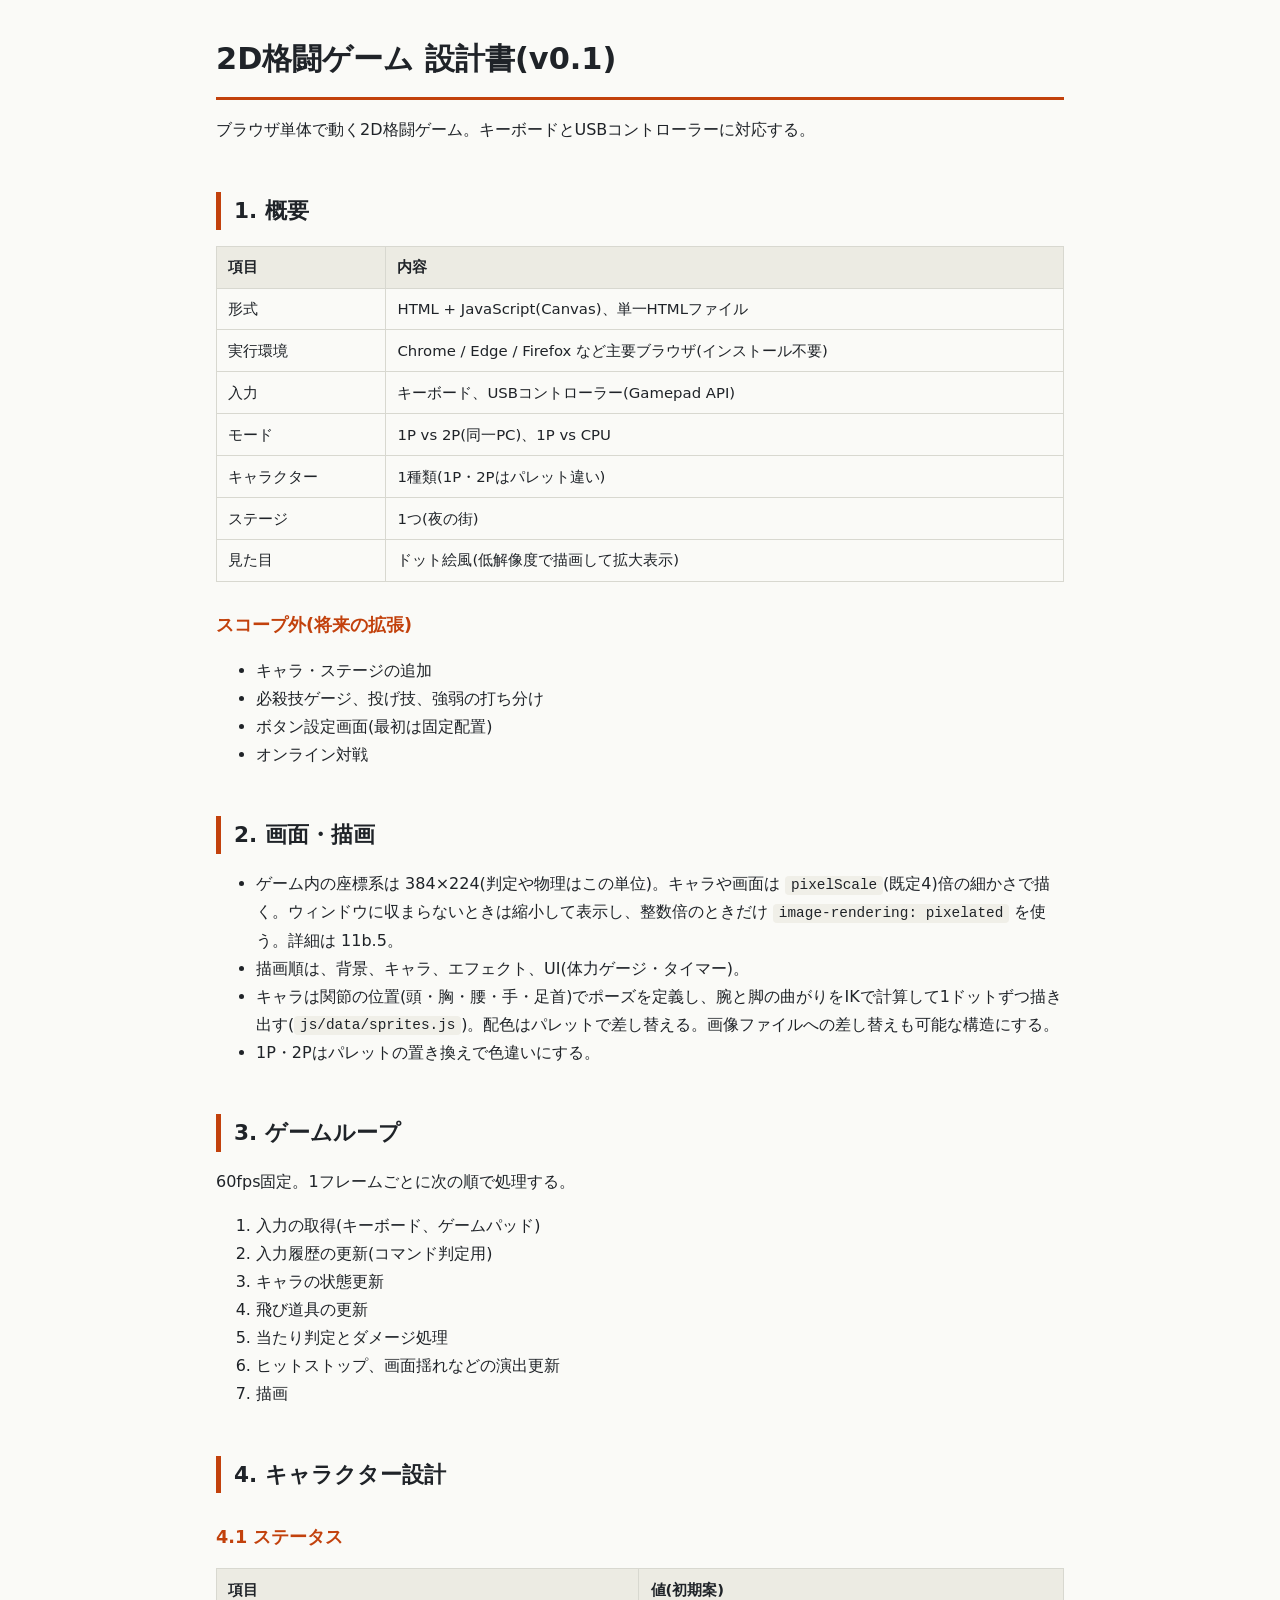
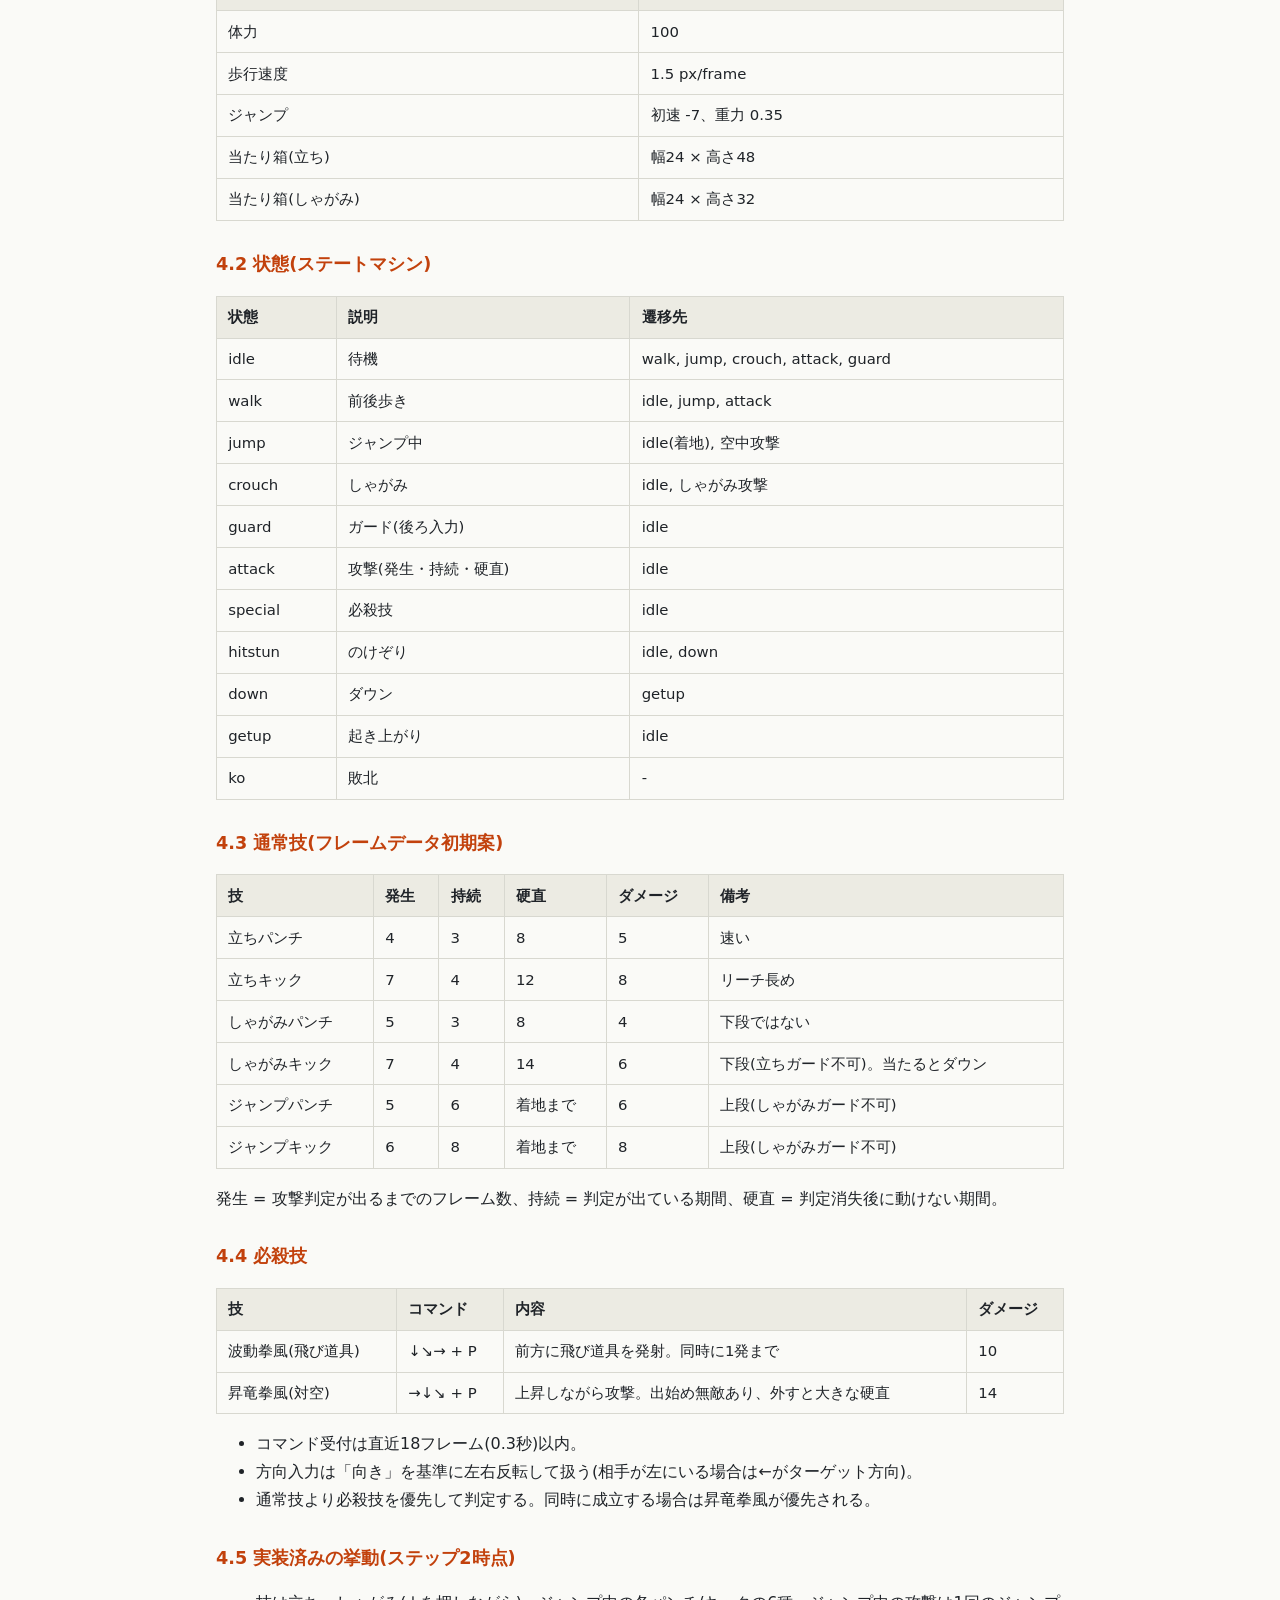
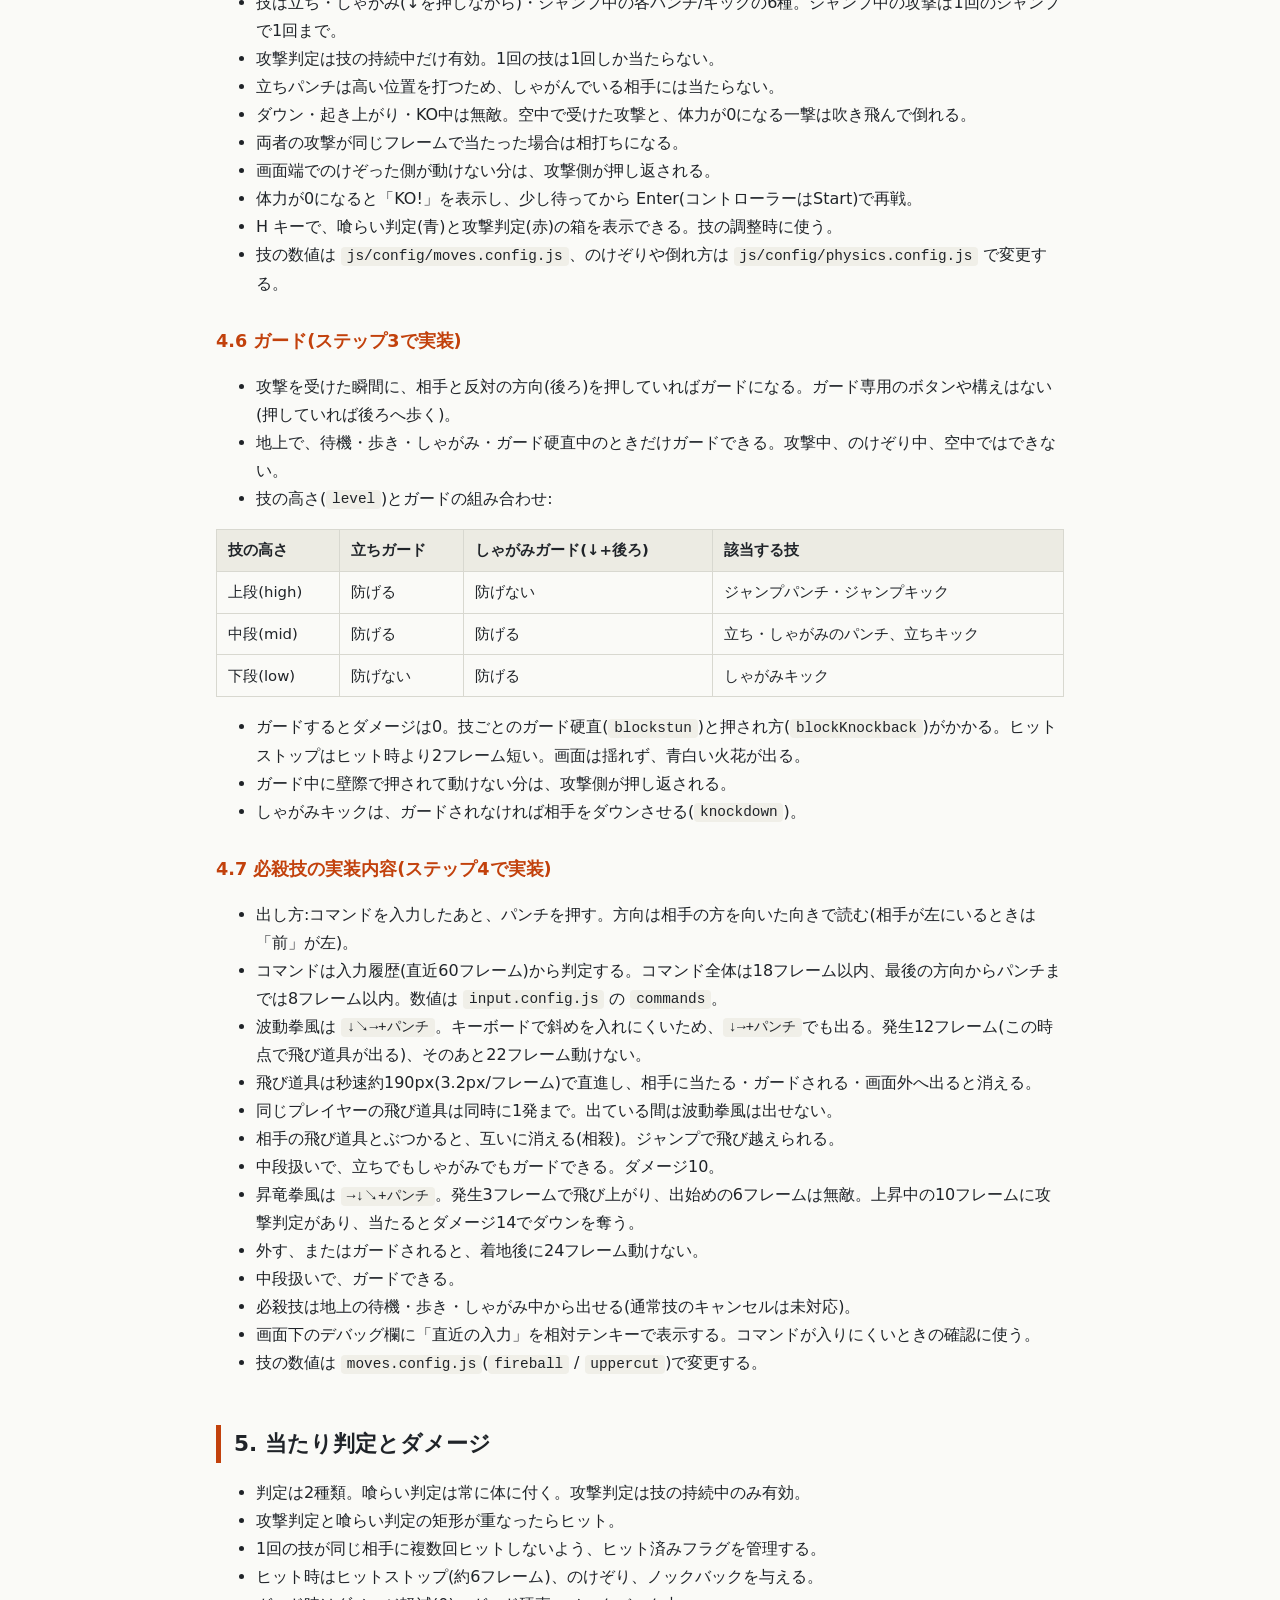
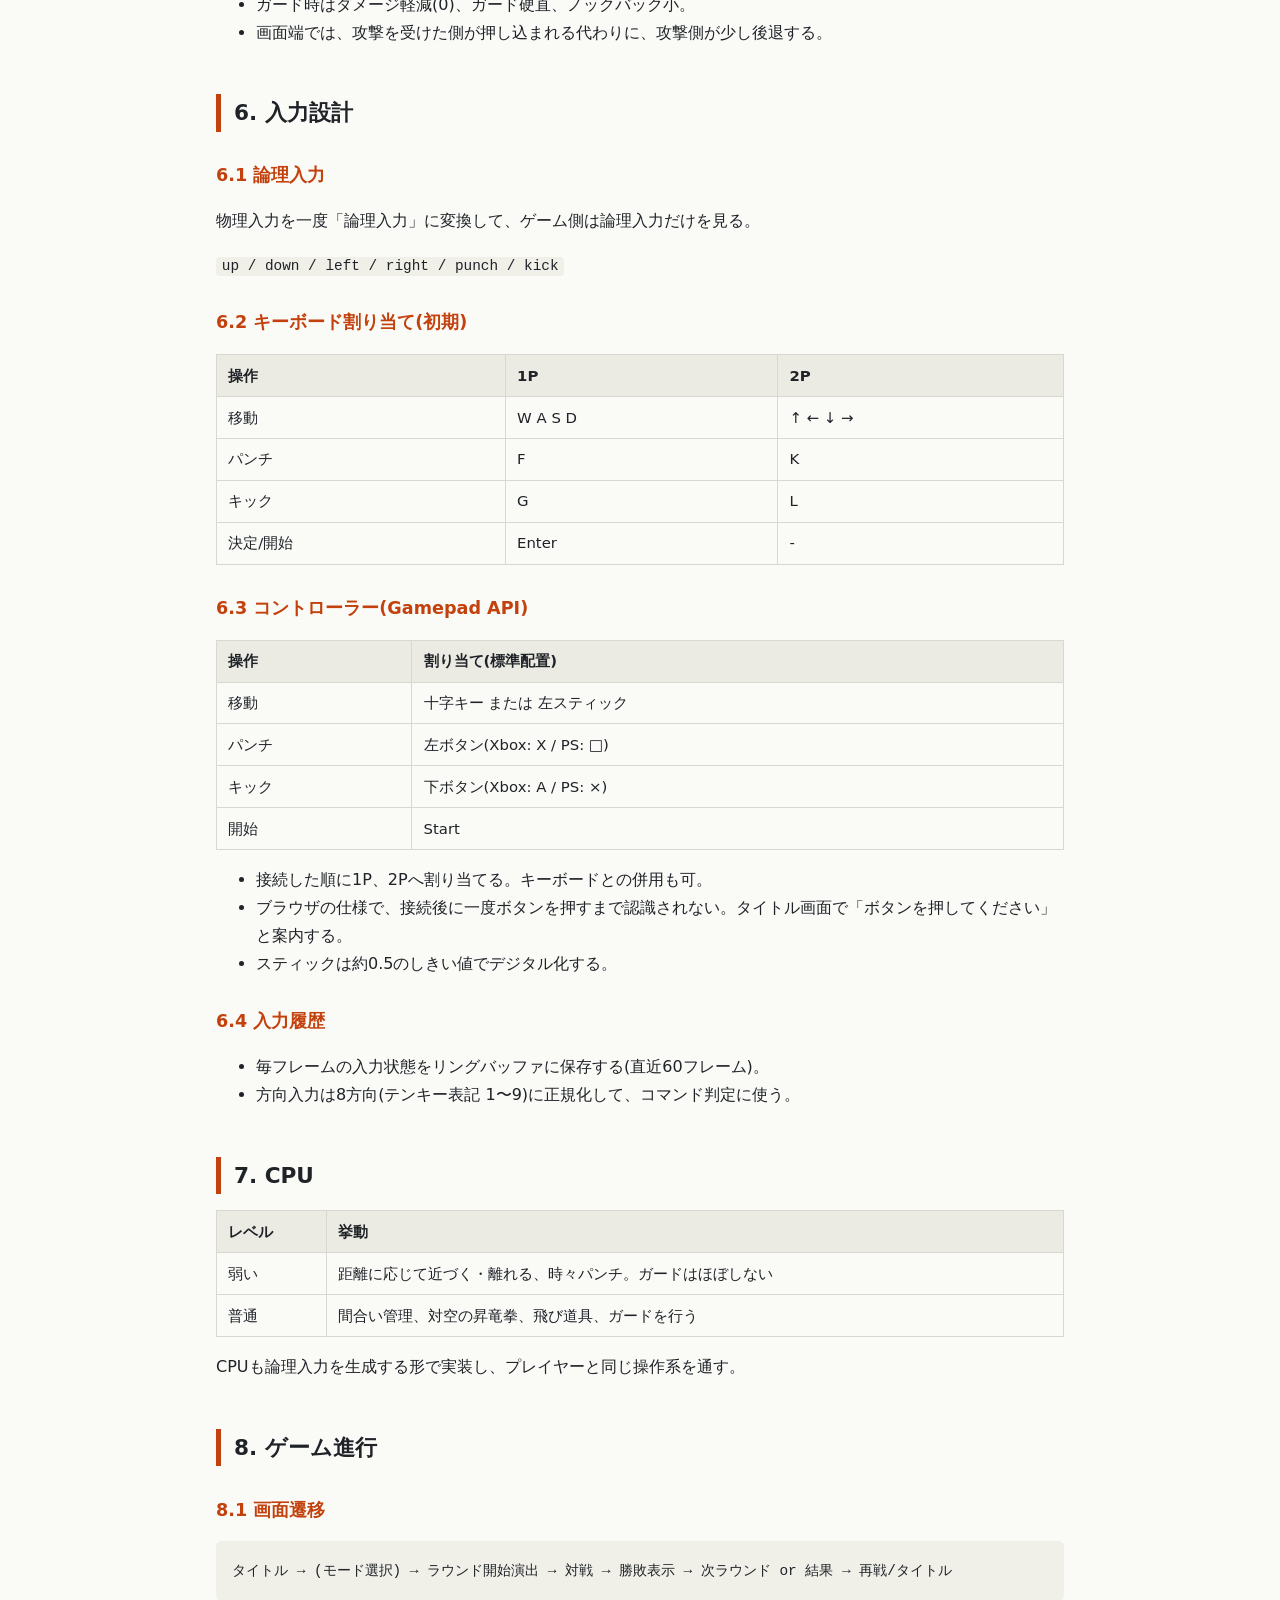
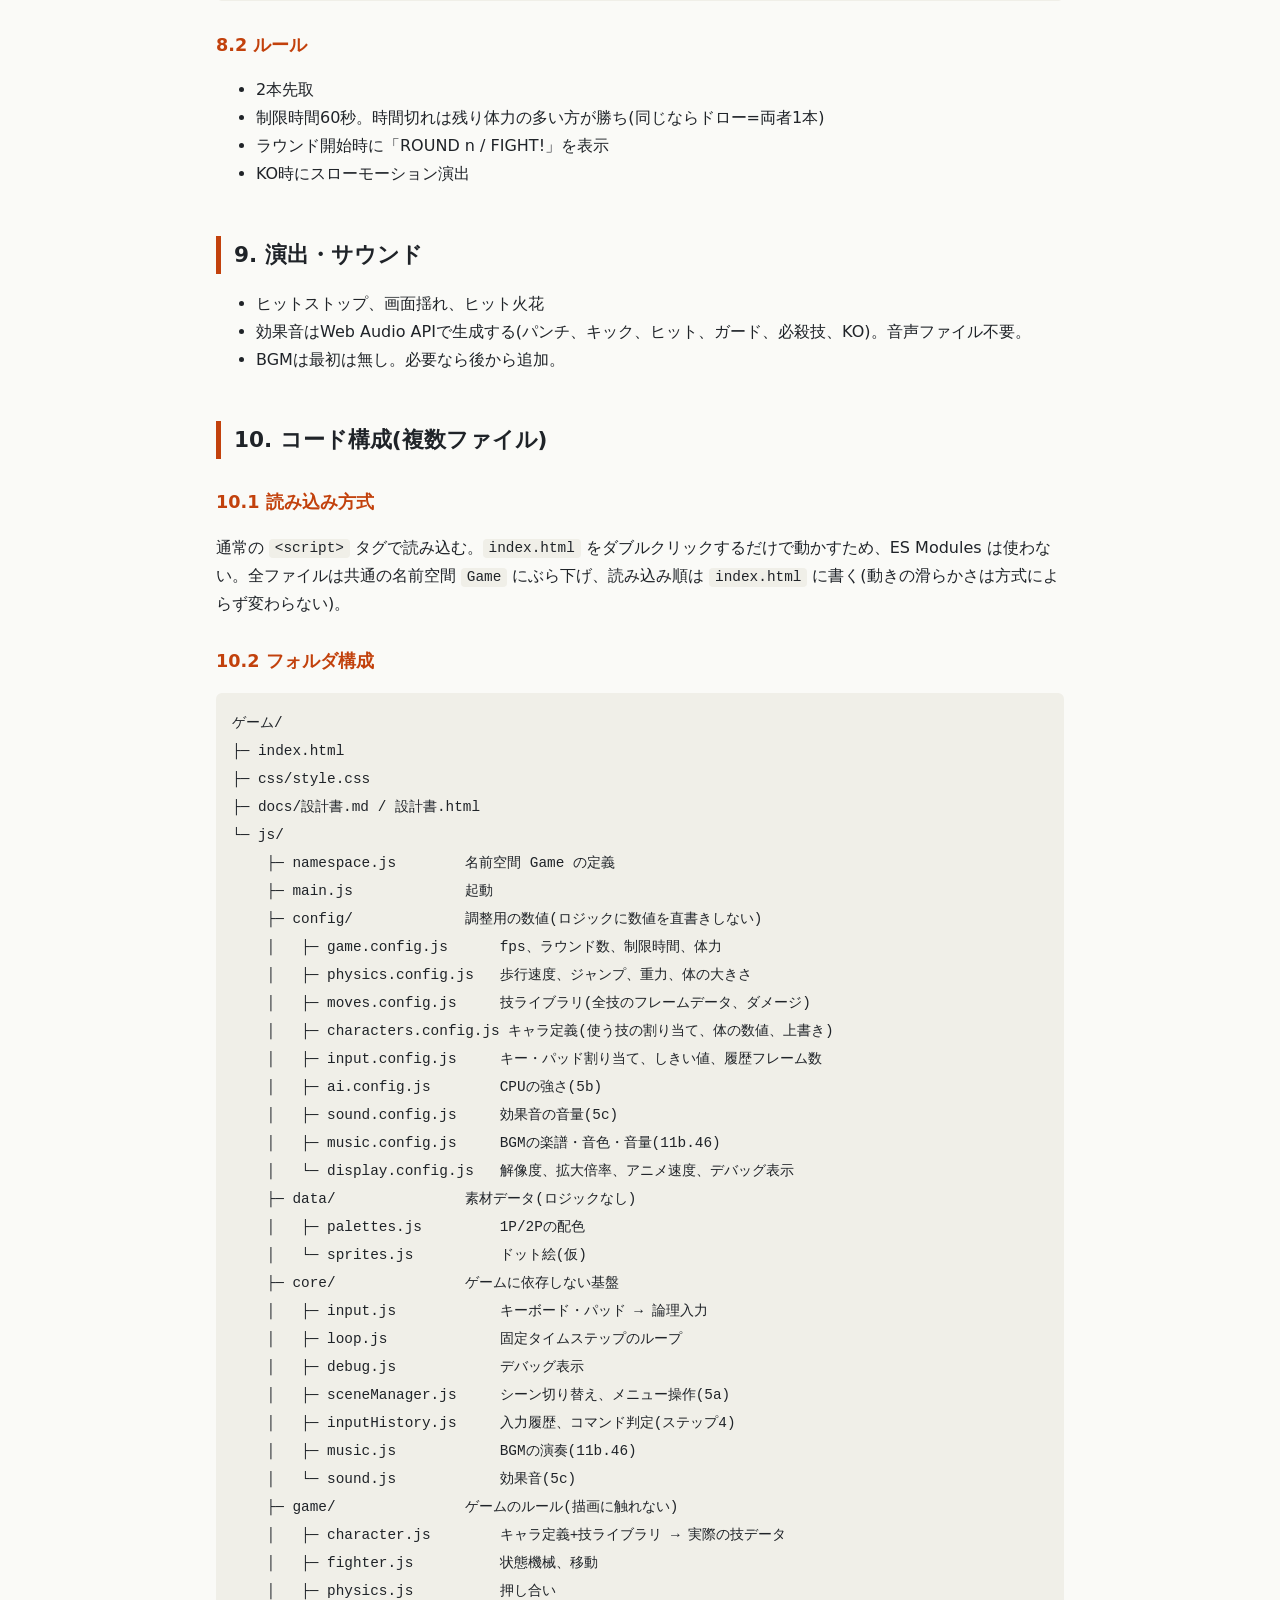
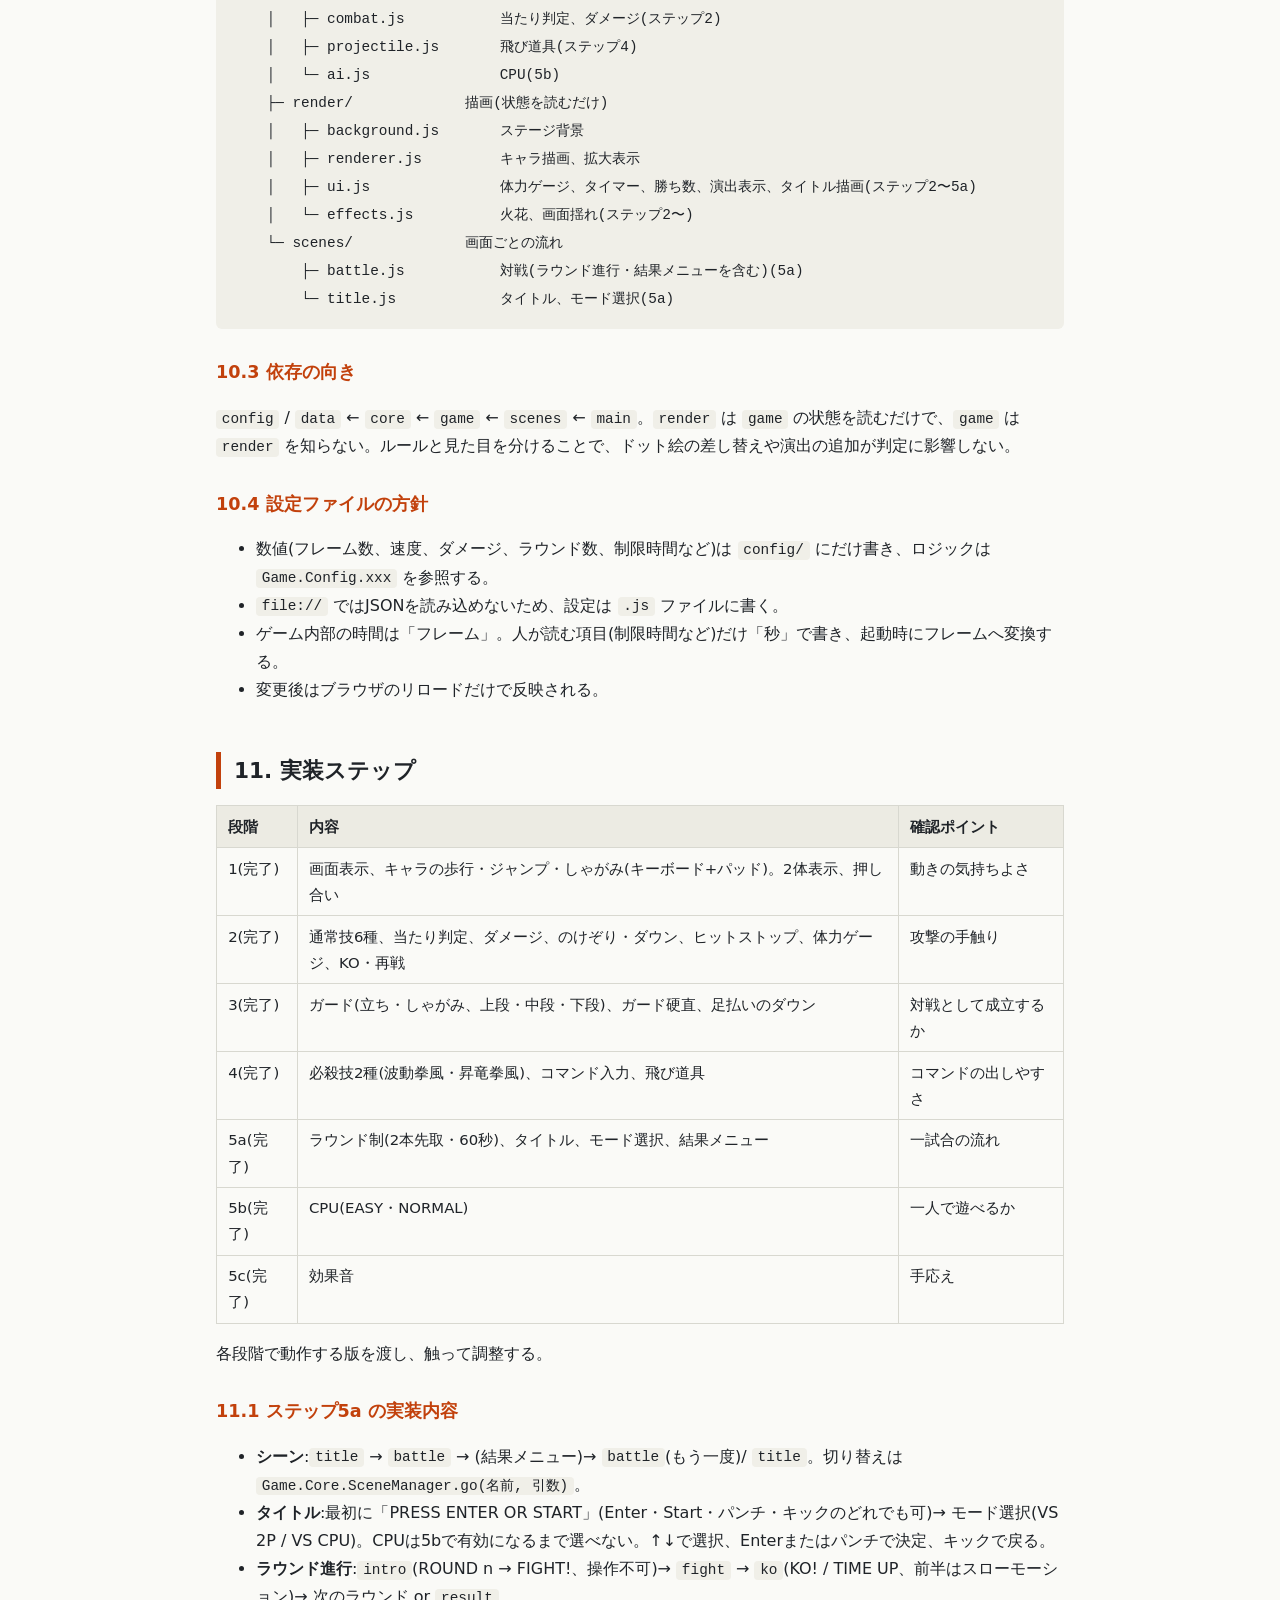
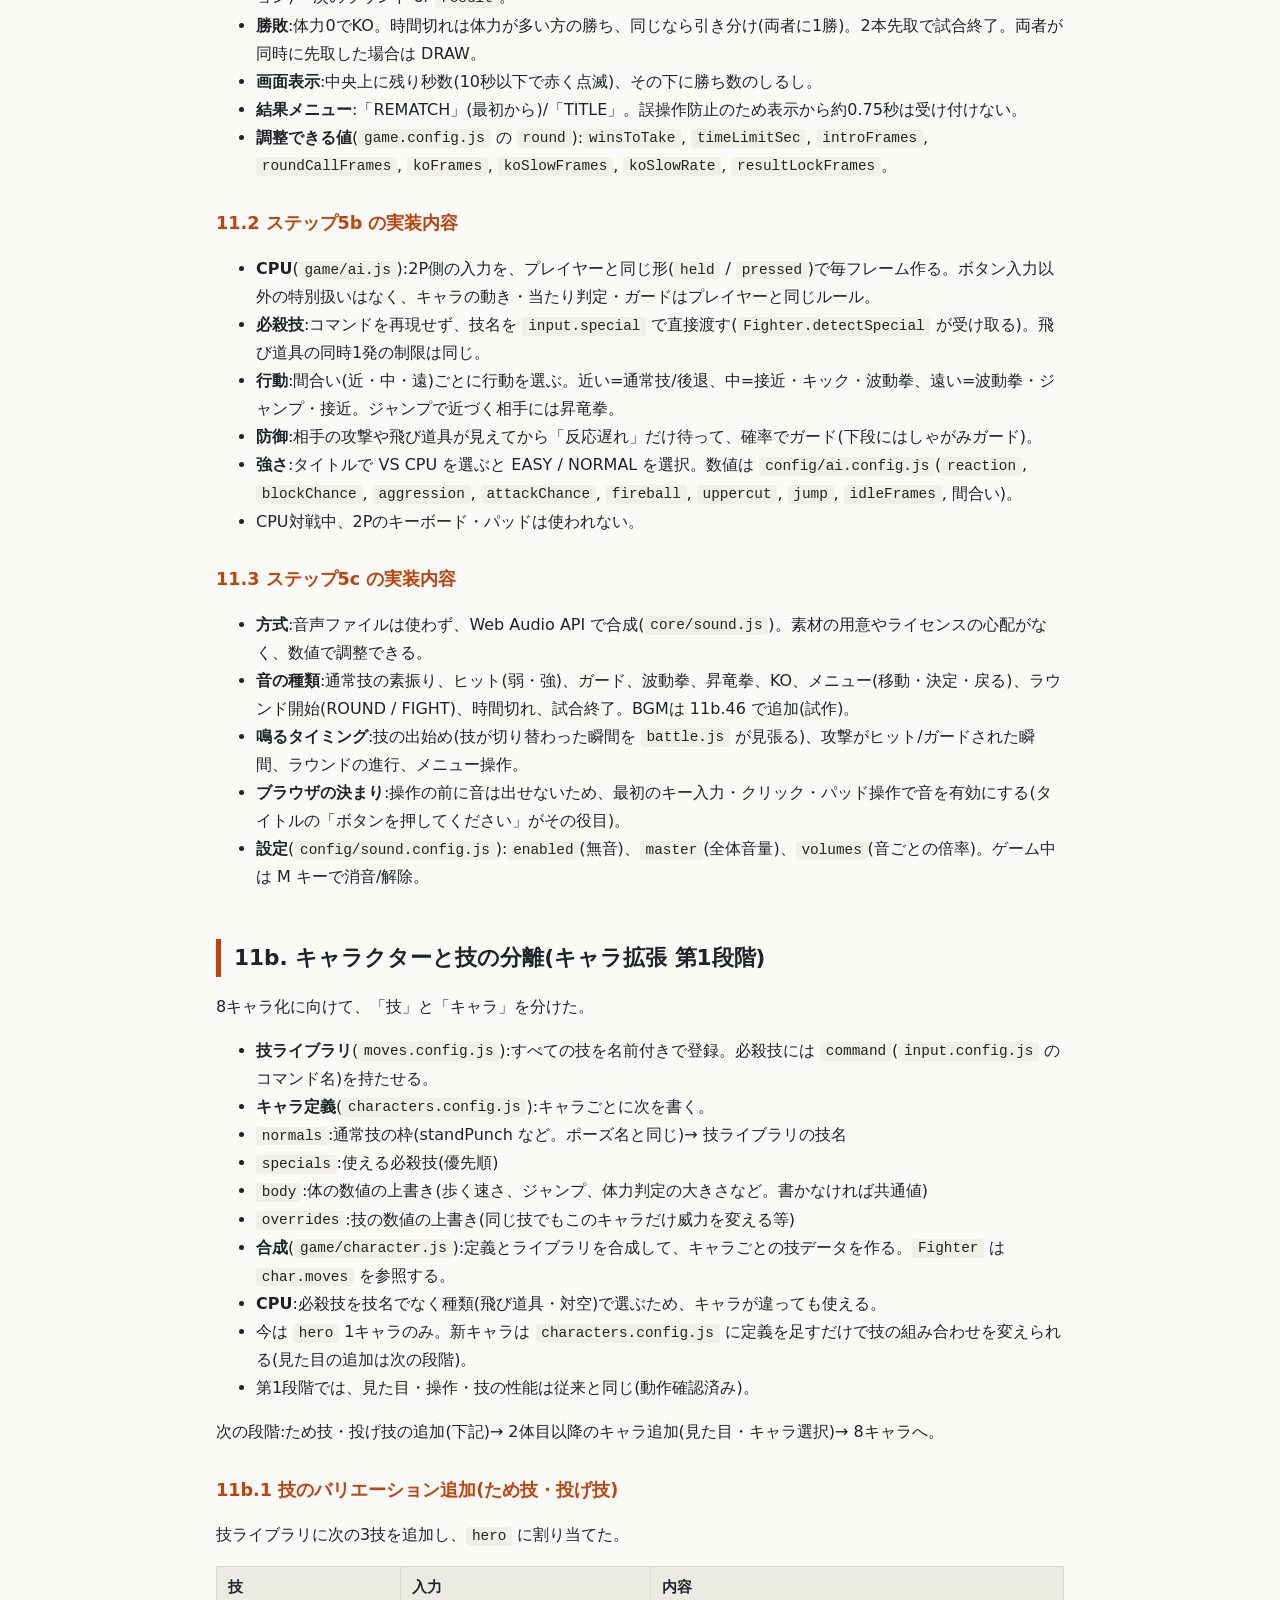
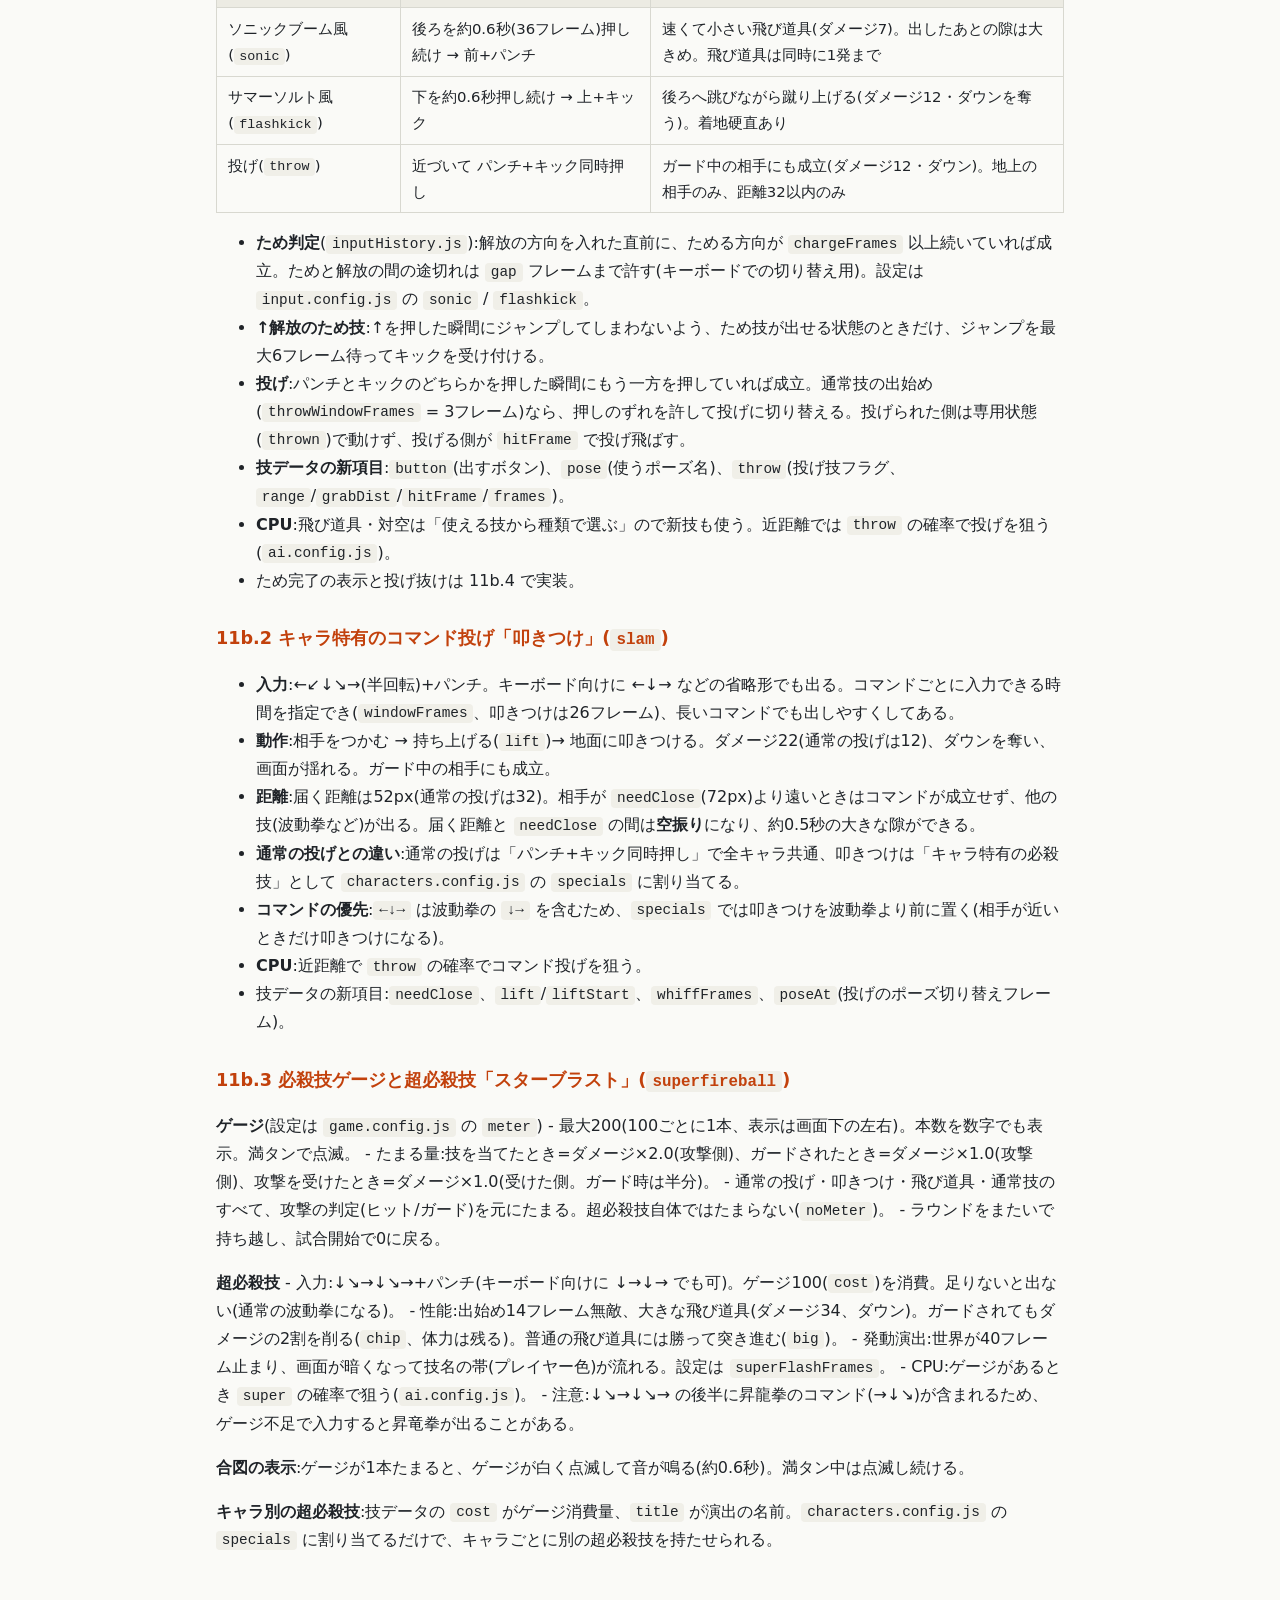
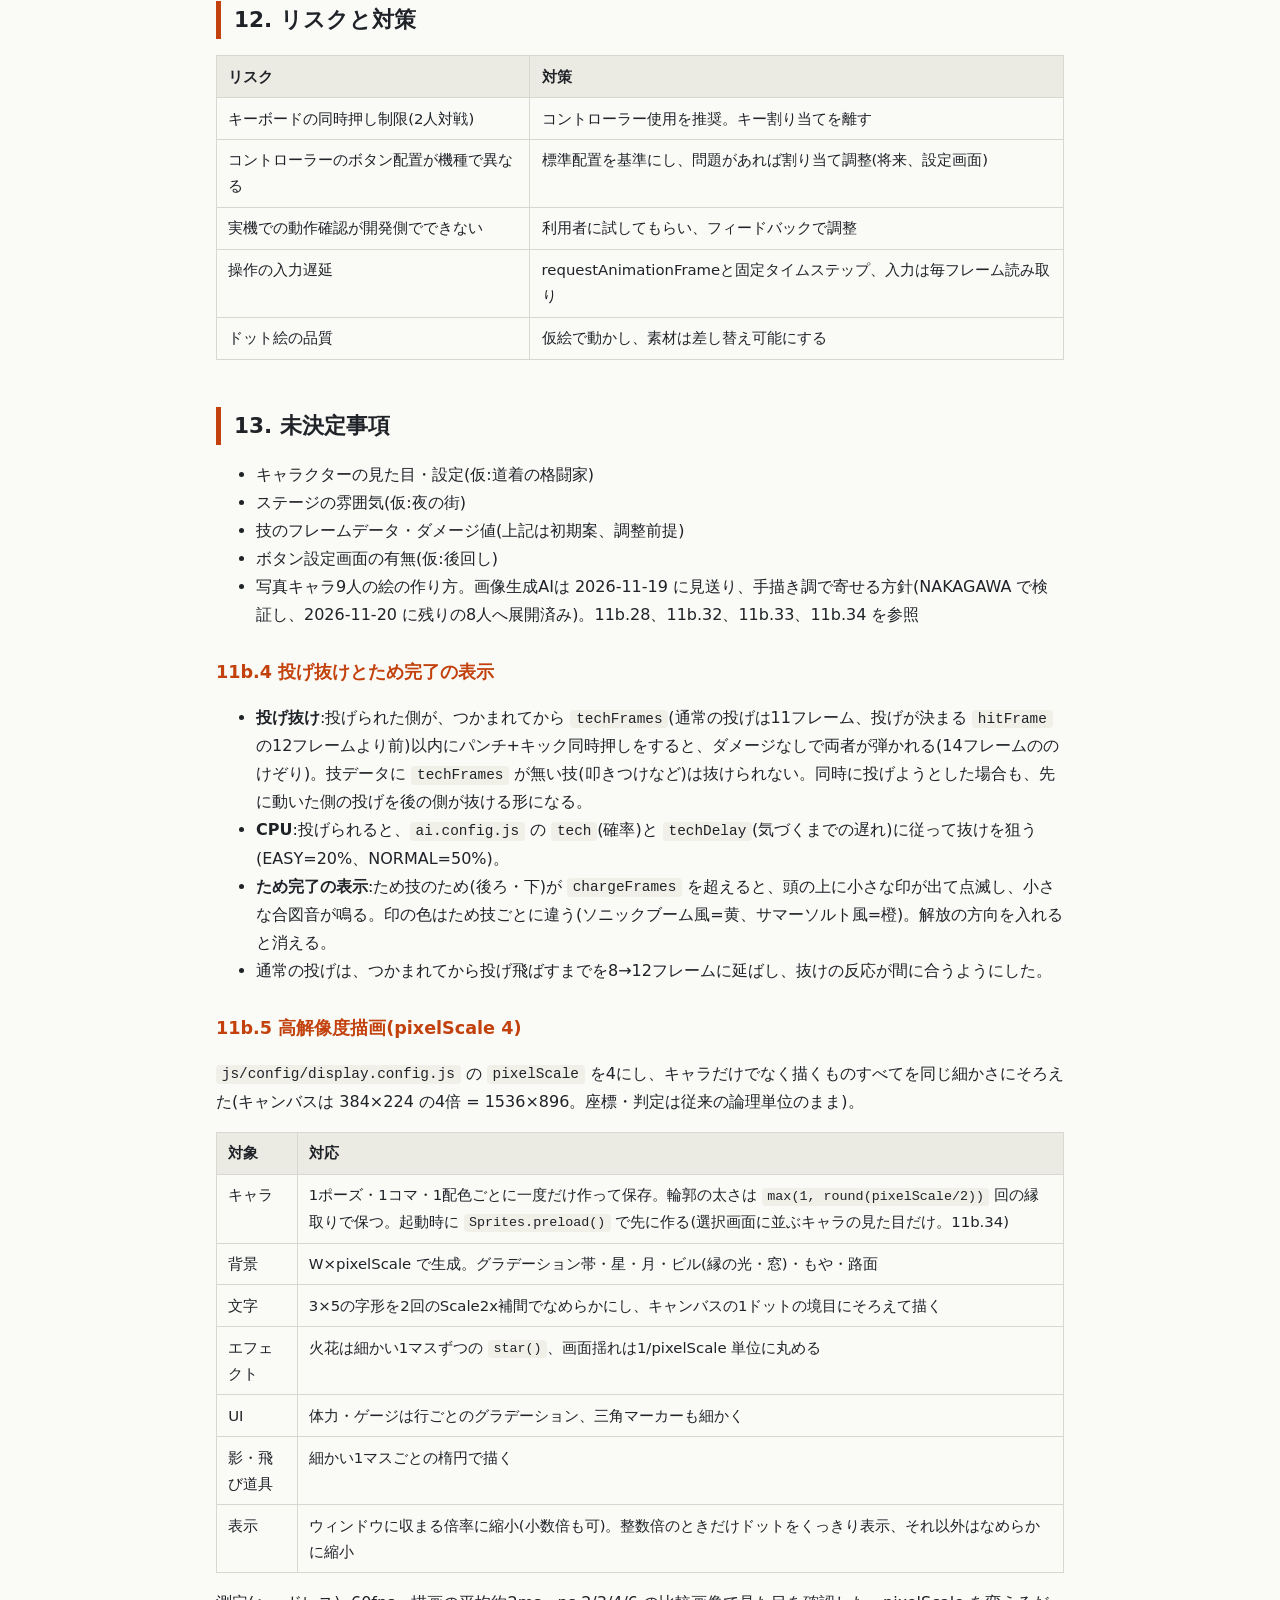
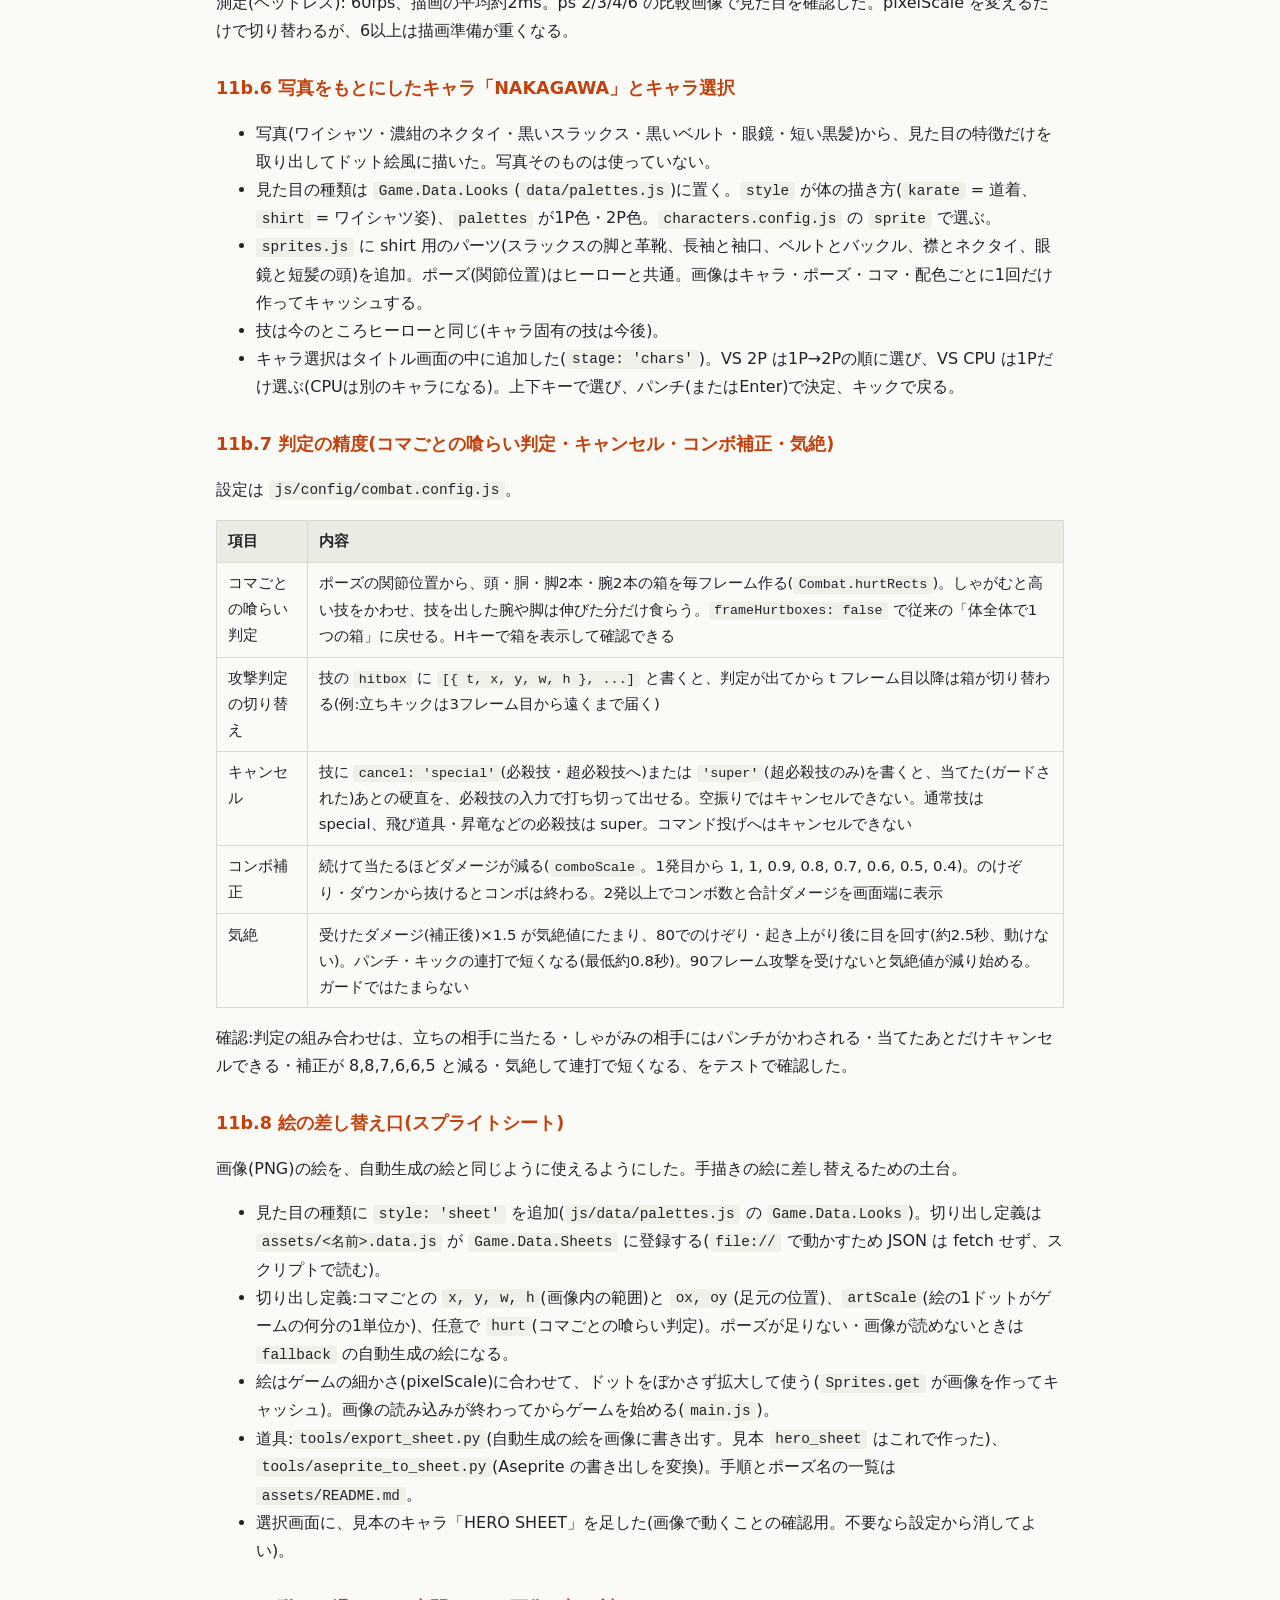
==== commit d0bdaf67: "add new character" ====
--- a/docs/設計書.html
+++ b/docs/設計書.html
@@ -497,6 +497,7 @@
     │   ├─ input.config.js     キー・パッド割り当て、しきい値、履歴フレーム数
     │   ├─ ai.config.js        CPUの強さ(5b)
     │   ├─ sound.config.js     効果音の音量(5c)
+    │   ├─ music.config.js     BGMの楽譜・音色・音量(11b.46)
     │   └─ display.config.js   解像度、拡大倍率、アニメ速度、デバッグ表示
     ├─ data/               素材データ(ロジックなし)
     │   ├─ palettes.js         1P/2Pの配色
@@ -507,6 +508,7 @@
     │   ├─ debug.js            デバッグ表示
     │   ├─ sceneManager.js     シーン切り替え、メニュー操作(5a)
     │   ├─ inputHistory.js     入力履歴、コマンド判定(ステップ4)
+    │   ├─ music.js            BGMの演奏(11b.46)
     │   └─ sound.js            効果音(5c)
     ├─ game/               ゲームのルール(描画に触れない)
     │   ├─ character.js        キャラ定義+技ライブラリ → 実際の技データ
@@ -603,7 +605,7 @@
 <h3 id="113-5c">11.3 ステップ5c の実装内容</h3>
 <ul>
 <li><strong>方式</strong>:音声ファイルは使わず、Web Audio API で合成(<code>core/sound.js</code>)。素材の用意やライセンスの心配がなく、数値で調整できる。</li>
-<li><strong>音の種類</strong>:通常技の素振り、ヒット(弱・強)、ガード、波動拳、昇竜拳、KO、メニュー(移動・決定・戻る)、ラウンド開始(ROUND / FIGHT)、時間切れ、試合終了。BGMはなし。</li>
+<li><strong>音の種類</strong>:通常技の素振り、ヒット(弱・強)、ガード、波動拳、昇竜拳、KO、メニュー(移動・決定・戻る)、ラウンド開始(ROUND / FIGHT)、時間切れ、試合終了。BGMは 11b.46 で追加(試作)。</li>
 <li><strong>鳴るタイミング</strong>:技の出始め(技が切り替わった瞬間を <code>battle.js</code> が見張る)、攻撃がヒット/ガードされた瞬間、ラウンドの進行、メニュー操作。</li>
 <li><strong>ブラウザの決まり</strong>:操作の前に音は出せないため、最初のキー入力・クリック・パッド操作で音を有効にする(タイトルの「ボタンを押してください」がその役目)。</li>
 <li><strong>設定</strong>(<code>config/sound.config.js</code>):<code>enabled</code>(無音)、<code>master</code>(全体音量)、<code>volumes</code>(音ごとの倍率)。ゲーム中は M キーで消音/解除。</li>
@@ -720,6 +722,7 @@
 <li>ステージの雰囲気(仮:夜の街)</li>
 <li>技のフレームデータ・ダメージ値(上記は初期案、調整前提)</li>
 <li>ボタン設定画面の有無(仮:後回し)</li>
+<li>写真キャラ9人の絵の作り方。画像生成AIは 2026-11-19 に見送り、手描き調で寄せる方針(NAKAGAWA で検証し、2026-11-20 に残りの8人へ展開済み)。11b.28、11b.32、11b.33、11b.34 を参照</li>
 </ul>
 <h3 id="11b4">11b.4 投げ抜けとため完了の表示</h3>
 <ul>
@@ -740,7 +743,7 @@
 <tbody>
 <tr>
 <td>キャラ</td>
-<td>1ポーズ・1コマ・1配色ごとに一度だけ作って保存。輪郭の太さは <code>max(1, round(pixelScale/2))</code> 回の縁取りで保つ。起動時に <code>Sprites.preload()</code> で先に作る</td>
+<td>1ポーズ・1コマ・1配色ごとに一度だけ作って保存。輪郭の太さは <code>max(1, round(pixelScale/2))</code> 回の縁取りで保つ。起動時に <code>Sprites.preload()</code> で先に作る(選択画面に並ぶキャラの見た目だけ。11b.34)</td>
 </tr>
 <tr>
 <td>背景</td>
@@ -924,6 +927,187 @@
 <li>前を素早く2回押す(<code>physics.config.js</code> の <code>dashTapFrames</code> = 14フレーム以内)とダッシュ。2回目を押し続けるあいだ走り続け(<code>dashSpeed</code> 3.4)、離すと止まる(最短 <code>dashMinFrames</code> 8フレームは走る)。ダッシュ中にパンチ/キック/ジャンプ/投げに移れる。しゃがむとやめる。</li>
 <li>後ろを素早く2回押すとバックステップ(<code>backstepFrames</code> 18、初速 <code>backstepSpeed</code> 3.6、少し浮く <code>backstepHop</code> 7)。動き出したら止まれず、ガードも投げられもしない状態になるが、攻撃は受ける。</li>
 <li>実装は <code>fighter.js</code>:<code>detectDoubleTap</code>(押した瞬間の間隔を見る)と、状態 <code>dash</code> / <code>backstep</code>。値は <code>physics.config.js</code>(キャラごとに <code>body</code> で上書き可)。絵は歩きのポーズを速く回す/ジャンプのポーズ(専用ポーズは未作成)。</li>
+</ul>
+<h3 id="11b22-5">11b.22 サマーソルトの前進、専用技5つ、トレーニング(技の確認)モード</h3>
+<ul>
+<li>サマーソルト(<code>moves.config.js</code> の flashkick)の移動を後方→前方に直した(<code>launch.vx</code> を -1.0 → +1.2)。</li>
+<li>仮キャラ5人に専用技と専用ポーズを追加(技ライブラリに追加。<code>advance</code> = 技が出ている間、前へ進む速さ。<code>fighter.js</code> の <code>updateSpecial</code>):MEI「FLY KICK」(→↓↘+キック、水平の飛び蹴り)、BORIS「TACKLE」(←ため→+パンチ、肩から突進)、ISA「SPIN KICK」(→↓↘+キック、反って高く蹴る回転蹴り)、JAX「STRAIGHT」(←ため→+パンチ、踏み込む強打)、PRIYA「CHAKRAM」(←ため→+パンチ、回転する輪を飛ばす掌底。飛び道具の見た目 <code>look: 'ring'</code>)。</li>
+<li>トレーニング:タイトルの TRAINING → キャラ選択(2人目は動かない相手)→ 確認画面。体力・ゲージは減らず、時間・勝敗なし。左上に技リスト(技名とコマンド。コマンドはやじるしの絵で表示(右向きのときの向き))。数字キー 1〜9,0 でその技を自動で実演(相手を適切な位置に置き直す)。自分でコマンドを入力しても出せる。Enter で選択画面へ戻る。</li>
+<li>文字に <code>+</code> <code>&gt;</code> <code>(</code> <code>)</code> を追加。</li>
+</ul>
+<h3 id="11b23">11b.23 ポーズ画面での技の確認</h3>
+<ul>
+<li>対戦中(導入〜戦闘)に Enter(スタート)でポーズ。時間もキャラも止まる。技の一覧(技名・テンキー表記のコマンド)、選んだ技の動きの繰り返し再生(技の発生・持続・硬直の時間どおり)、威力・発生・持続・硬直・ゲージ消費の数値を表示。↑↓で技、←→で1P/2Pの切り替え、もう一度 Enter で再開。実装は <code>battle.js</code> の <code>updatePause</code> と <code>ui.js</code> の <code>drawPause</code>。トレーニングモードはそのまま残してある。</li>
+<li>(11b.24)コマンド表示は数字ではなくやじるしの絵に変更(<code>ui.js</code> の <code>commandTokens</code> / <code>arrowIcon</code> / <code>drawCommand</code>)。ため技は「HOLD ← &gt; → + P」の形。</li>
+</ul>
+<h3 id="11b25">11b.25 強パンチ・強キック(弱/強の攻撃)</h3>
+<ul>
+<li>入力:<code>hpunch</code> / <code>hkick</code> を追加(<code>input.config.js</code>)。キーボード 1P=R/T、2P=I/O。コントローラー X=弱P Y=強P A=弱K B=強K(従来は X,Y がパンチ、A,B がキックだった)。<code>core/input.js</code> は、強ボタンを押すと「弱ボタンも押した」扱いにもする(必殺技・投げ・気絶の連打がそのまま動く)。技の選択は <code>fighter.js</code> の <code>pressedAttack</code>(強を先に見る)。</li>
+<li>技:<code>moves.config.js</code> に standHPunch / standHKick / crouchHPunch / crouchHKick / jumpHPunch / jumpHKick を追加。弱と比べて、リーチ(判定の長さ)が長く(立ちパンチ 26→39、立ちキック 28→40、しゃがみキック 27→37 など)、発生・硬直が遅く、威力・ヒットストップが大きい。強キックとしゃがみ強キックはダウン。威力は、強パンチが立ち 9・しゃがみ 8・ジャンプ 9、強キックが立ち 13・しゃがみ 10・ジャンプ 12(弱は 5/4/6、8/6/8)。弱は表示名を L PUNCH / L KICK に。</li>
+<li>強攻撃はキャラ定義に書かなくても、ライブラリの同名の技が自動で入る(<code>character.js</code>)。キャラごとに変えたいときは <code>overrides</code> に技名で書く。</li>
+<li>ポーズ:6つ追加(<code>sprites.js</code>。構えが大きく、腕・脚が長く伸びる)。CPUも強攻撃を使う(<code>ai.js</code>)。</li>
+<li>(11b.26)強攻撃のモーションを「腕を伸ばすだけ」から「体ごと打撃方向へ持っていく」動きに変更。強パンチは、体ごと後ろへ引いてため → 腰を落として全身で踏み込む。強キックは体を大きく反らして振り抜く。しゃがみ強パンチは伸び上がりながら斜め上へ、しゃがみ強キックは手をついて低く払う。ジャンプ強も体ごと投げ出す形。あわせて、技データに <code>advance</code>(px/フレーム)と <code>advanceFrom</code>(前進を始めるフレーム)を追加し、強攻撃は出る少し前から出ている間、実際に体が前へ進む(<code>fighter.js</code> の <code>updateGroundAttack</code>)。</li>
+</ul>
+<h3 id="11b27-photo">11b.27 写真をもとにしたキャラクター(photo フォルダ)</h3>
+<ul>
+<li>IMAI / KIRA / KOSHIKA / NAKANO / TAKAHASHI を追加(名前=フォルダ名)。NAKAGAWA は写真に合わせて水色シャツ・縞ネクタイ・肌色を補正。</li>
+<li>casual スタイルに髪 curly/wavy/side/slick、毛先色 H、袖まくり top:'rolled'、opts.tie / tieStripe / lanyard / jacket を追加。</li>
+<li>選択画面は5列×3行(CELL 26×30)。技構成は仮。(2026-11-20 に6列×3段へ変更。11b.34)</li>
+</ul>
+<h3 id="11b28-style-vec">11b.28 手描き調の絵(<code>style: 'vec'</code>)</h3>
+<ul>
+<li><code>js/data/vec.js</code> を追加。関節のポーズから、Canvas2D で3倍の細かさのベクター絵(ふくらんだ体、3段の陰影、髪の型、顔の表情)を描き、ゲームの細かさ(pixelScale)の点に落として輪郭を付ける。<code>sprites.js</code> の <code>paint</code> の先頭で <code>style === 'vec'</code> をここへ回す。</li>
+<li>見た目の指定は <code>Game.Data.Looks.名前 = { style: 'vec', opts: {...}, palettes: [...] }</code>。<code>palettes.js</code> に <code>nakagawa_v</code>、<code>takahashi_v</code> がある。キャラ定義(<code>characters.config.js</code>)の <code>sprite</code> にその名前を書くと使われる。</li>
+<li>opts の主なもの: 髪型 <code>hair</code>(recede / slick / high など)、<code>glasses</code>、<code>tie</code>、<code>tieStripe</code>、<code>lanyard</code>、<code>rolled</code>(袖まくり)、<code>belly</code>、<code>thick</code>、<code>legThick</code>、<code>faceRx</code> / <code>faceRy</code>(顔の大きさ)、<code>headScale</code>、<code>smile</code>、<code>shoe</code>。パレットのキーは、肌 s / 髪 h / シャツ g / ズボン t / ネクタイ n / ベルト b / 金具 m / 靴 x / メガネ f / 白 w / ストラップ a / 社員証 q / 目 e / 輪郭 o。<code>drawFx</code> のために c / C / k / K も必要(<code>vecBase</code> が入れる)。</li>
+<li>骨格(関節)は従来と同じなので、攻撃判定、喰らい判定、フレーム数には影響しない。見た目だけが変わる。</li>
+<li>現状は NAKAGAWA と TAKAHASHI が手描き調。ほかのキャラは従来のカジュアル絵のまま。</li>
+<li><code>takahashi_v</code> は、額の広さ、後退した生え際、細長い輪郭、笑顔を写真から拾って描く(髪型 <code>high</code> を追加)。</li>
+</ul>
+<h3 id="11b29">11b.29 写真から顔・体の絵を作る試み(採用しなかった)</h3>
+<ul>
+<li><code>tools/photo_face.py</code>(切り抜き写真 → <code>assets/face_名前.data.js</code>)と <code>tools/photo_parts.py</code> + <code>tools/parts_takahashi.json</code>(写真から頭・胴・腕・脚・靴のパーツ → <code>assets/parts_takahashi.data.js</code>)を追加。人物の切り抜きは rembg(<code>u2net_human_seg</code>)。<code>vec.js</code> は <code>opts.face</code> / <code>opts.tex</code> で、これらの画像を顔や体に貼れる。</li>
+<li>結果: 顔だけ写真を貼ると体の絵と質感が合わず浮く。体まで写真のパーツで作る人形方式は、側面と正面の2方向の素材しかなく、貼り合わせ感が強く、蹴りやしゃがみで破綻しやすいため、採用しなかった。<code>takahashi_v</code> は写真テクスチャをやめ、写真の特徴を手描き調で描く形にした。</li>
+<li>コードと生成データは残してある(<code>opts.tex</code> を外しているだけ)。</li>
+<li>画面でのキャラの高さは約50ドットで、顔は10ドット前後。写真そのものの再現はできないため、「本人と分かる特徴を描く」ことを目標にした。</li>
+</ul>
+<h3 id="11b30-aigemini">11b.30 画像生成AI(Gemini)でスプライトの元絵を作る手順(試験は中止。2026-11-19 に見送り)</h3>
+<ul>
+<li>流れ: 写真 → キャラ絵(基準絵) → 骨格ガイドを渡してポーズ別に生成 → 緑(#00FF00)の背景を除去 → 大きさと足元の位置をそろえる → スプライトシート(<code>style: 'sheet'</code>、<code>assets/README.md</code>)として取り込む。</li>
+<li>素材: 指示文は <code>docs/Gemini指示文.md</code>(プロジェクトの <code>claude/gemini_sprite_prompt.md</code> にも同じものがある)。骨格ガイド4枚(待機、パンチ、キック、被弾。1024×1024、1単位=14px、足元は(380, 900))は <code>docs/pose_guides/gemini/</code>。</li>
+<li>試験の結果(2026-11-12): 基準絵は背景の除去が問題なくできた。実写風の基準絵は約6頭身で、ゲームの骨格(約4.3頭身)と合わないため、「約4.5頭身にデフォルメ」と指示して約4.6頭身になった。ただし待機はガイドのポーズに従わず、基準絵のままだった(体の差分は約1.5%)。次は、パンチでガイドに従うかを確認する。</li>
+<li>取り込み側の細かさ: シートの <code>artScale</code> は「絵の1ドットがゲーム座標の何分の1か」。<code>pixelScale</code> が 4 なら、<code>artScale</code> 4(1単位が4ドット、キャラの高さ約200px)までは、取り込み側の改修なしで使える。</li>
+<li>注意: 同僚の写真を外部サービスに渡すので、本人の了承と各サービスの利用規約(商用利用の可否)を確認する。Nano Banana は、Gemini アプリの無料枠なら無印(Nano Banana 2)が使える。Pro は有料。</li>
+</ul>
+<h3 id="11b31-pc-2026-11-13">11b.31 PC 側にだけあるファイル(2026-11-13 時点)</h3>
+<ul>
+<li><code>assets/nakagawa_sheet.data.js</code>、<code>nakagawa_sheet_1p.png</code>、<code>nakagawa_sheet_2p.png</code>、<code>assets/nakagawa_src/*.aseprite</code>: NAKAGAWA の全35ポーズ・97コマのスプライトシート(<code>artScale</code> 2、1コマ 160×160、足元(80, 130))。<code>index.html</code> と <code>characters.config.js</code> にまだ接続していないため、ゲームでは使われていない。</li>
+<li><code>photo/nakagawa_pixel/</code>: ドット絵の画像11枚。</li>
+</ul>
+<h3 id="11b32-nakagawa-2026-11-19">11b.32 手描き調の見た目を写真に近づける(NAKAGAWA、2026-11-19)</h3>
+<ul>
+<li>方針: 画像生成AI(Gemini)の利用は見送り(11b.30 は経緯の記録)。手描き調(<code>style: 'vec'</code>)のまま、写真の特徴を描き込む。まず NAKAGAWA で検証した(<code>palettes.js</code> の <code>nakagawa_v</code>)。</li>
+<li>体型は「スマート」: <code>belly: 0</code>、シャツの腰 <code>waist</code>(0.86)・胸 <code>chestK</code>(1.08)、腕 <code>armK</code>、スラックスの裾の絞り <code>taper</code>、靴 <code>shoeK</code>、頭 <code>headScale</code>。奥の腕は <code>armBehind: true</code> で胴の後ろに描く(腕が2本に見えない)。</li>
+<li>顔: 角ばった広い輪郭 <code>faceN</code>(スーパー楕円。2で楕円、大きいほど四角)と <code>faceRx</code> / <code>faceRy</code>、広いおでこのつや <code>shine</code>、髪 <code>hair: 'nak'</code>(後退した生え際、後ろに残る短髪)、細い四角のメガネ <code>glasses: 'rect'</code> + <code>glassW</code> / <code>glassH</code> / <code>glassLine</code>、細い目 <code>eyeK</code> + <code>calm</code>(笑い目ではなく、ゆったりした開いた目)、丸い鼻 <code>nose: 'round'</code>、閉じた微笑み <code>mouthClosed</code>、細い眉 <code>browW</code>。顔が細いときに口がはみ出さないよう <code>mouthFit</code>。</li>
+<li>服・小物: 無地のシャツ(<code>stripe: false</code>、襟 <code>w</code> もシャツと同じ色)、ネクタイの斜め縞 <code>tieDiag</code> + <code>tieStripeW</code>、タイピン <code>tieClip</code>、剣先の縁取り(パレットの <code>p</code>)、前タックの折り目 <code>pleat</code>、紐つきの革靴 <code>shoe: 'derby'</code>。</li>
+<li>色は写真から目で決めた(肌 #e6b48e、髪 #2a2220、シャツ #d3d6ee、ネクタイ #1c2250 に白縞、メガネ #7a5a48)。1P は写真の色、2P は白シャツ・えんじのネクタイ・グレーのスラックス。</li>
+</ul>
+<h3 id="11b33-2026-11-19">11b.33 人形っぽさを減らす描き方(2026-11-19)</h3>
+<ul>
+<li>手足を1本の形で塗る <code>limb</code>(<code>vec.js</code> の <code>limbPath</code>): 関節ごとのカプセルを重ねる代わりに、肩〜手首、付け根〜足首の縁をつないだ1つの形にする。ひじ・ひざに円のつなぎ目が出ない。値は外側の丸みを減らす割合(0〜1)。</li>
+<li>陰影と輪郭のやわらげ: <code>soften</code>(0〜1。影・ハイライトの帯を細く、色の差を小さくする)と <code>outline: { dark, fade, thick }</code>(<code>sprites.js</code> の <code>toCanvas(ol)</code> に引数を追加。輪郭を、隣の体の色に黒を <code>dark</code> だけ混ぜた色にし、外側の1ドットは濃さ <code>fade</code> の半透明にする)。<code>outline</code> を書かない見た目は従来どおりの輪郭。</li>
+<li>シャツをズボンに入れた腰 <code>tuck</code>: シャツをベルトの位置で止め、そのあとにスラックスを描く。スラックスはベルトの高さで横にまっすぐ切れ、腰骨に向かってなだらかに広がる(後ろ側はやや狭い)。ベルトの上にシャツが少しかぶさる。<code>wrinkles</code> でベルトまわりのしわ。</li>
+<li>肩のぼかし <code>shoulderSoft</code>(0〜1): 前の腕の付け根の影・ハイライトを、シャツの色の放射グラデーションで胴になじませる。</li>
+<li>いずれも既定は無効なので、ほかの見た目(<code>takahashi_v</code> を含む)は変わらない。<code>takahashi_v</code> への適用と、残りの人への展開は未実施。(2026-11-20 に <code>takahashi_v</code> を含む残りの8人へ展開した。11b.34)</li>
+<li>確認: 全キャラ・全コマ・2パレット(2910枚)の生成と、タイトル → 選択 → VS → 対戦の遷移でエラーなし。対戦画面でも表示を確認した。</li>
+</ul>
+<h3 id="11b34-8-2026-11-20">11b.34 残りの写真キャラ8人を同じ作りで追加(2026-11-20)</h3>
+<ul>
+<li>残りの8人(IMAI / ISHII / KIRA / KOSHIKA / MATSUZAKI / NAKANO / SASAKI / TAKAHASHI)を、NAKAGAWA と同じ作り方(体型・顔・服・小物を写真から拾い、<code>limb</code> / <code>soften</code> / <code>outline</code> / <code>shoulderSoft</code> / <code>armBehind</code> / <code>mouthFit</code> を共通で適用)で <code>palettes.js</code> に追加した。名前は <code>imai_v</code> など <code><名前>_v</code>。共通の指定は <code>VEC_SOFT</code>、書き方は <code>vecLook(opts, palettes)</code>。それぞれ1P・2Pの2配色。<code>takahashi_v</code> も同じ作りに更新した。</li>
+<li>人ごとの特徴: IMAI=ボリュームのあるくせ毛 <code>curlyBig</code>、あごひげ <code>beard</code>、目の下のくま <code>bags</code>、黄色いネームストラップ、水色シャツ(2P は白)。ISHII=短く整えた髪 <code>crop</code>、細面、青いプリントの半袖 <code>sleeve</code> + <code>texture: 'print'</code>、カーキの九分丈 <code>crop</code> と濃い色のソックス <code>sk</code>。KIRA=整ったマッシュ <code>kira</code>、細い黒フレームのメガネ、大きな笑顔、紺のジャケット <code>jacket</code> + 黒いニット <code>i</code>、茶色の革靴。KOSHIKA=胸までの長い髪で毛先ほど明るい金髪(パレットの <code>H</code>。後ろの髪と前に垂れる毛束にグラデーション)、まつげ <code>lash</code>、Vネック <code>vneck</code> のゆったりしたニット、裾のリブ <code>hemRib</code>、黒いフレアパンツ(<code>taper</code> を負にして裾を広げる)。MATSUZAKI=肩までのボブ <code>bob</code>、まつげ、グレーのニット(2P はクリーム色の花柄 <code>texture: 'print'</code> + <code>pr</code> / <code>pr2</code>)。NAKANO=横に流した髪 <code>swept</code>、細いハーフリムのメガネ <code>glasses: 'half'</code>、縞のシャツの袖まくり <code>sleeve</code> + <code>rolled</code>、胸ポケットとスマホ <code>pocket</code>、裾を出した <code>hem: 'flat'</code>、紺のパンツとクリーム色のスニーカー。SASAKI=ふんわりしたくせ毛 <code>mop</code>、太い眉、満面の笑み、ボアのフリース <code>texture: 'fluff'</code>、黒いジョガーパンツ、はだし(靴の色を肌色にしている)。TAKAHASHI=M字に後退した生え際 <code>tk</code>、白シャツの袖まくり、斜め縞のネクタイ、赤いネームストラップ、ゼブラ柄の靴 <code>shoe: 'zebra'</code>(写真のゼブラ柄のソックスの代わり)。</li>
+<li><code>vec.js</code> に追加した指定(いずれも既定は従来どおり): 袖の長さ <code>sleeve</code>(0〜1が上腕、1〜2が前腕)、ズボンの丈 <code>crop</code>(0〜1。ソックスはパレットの <code>sk</code>、なければ肌色)、シャツの裾を水平に切る <code>hem: 'flat'</code>(<code>hemAt</code>、<code>hemK</code>)とリブ <code>hemRib</code>、<code>vneck</code>、<code>jacket</code>(前あきから中のトップス <code>i</code> が見える)、柄 <code>texture: 'print'</code>(パレット <code>pr</code>、<code>pr2</code>、<code>printCell</code>、<code>printDensity</code>)と <code>'fluff'</code>、ベルトなし <code>belt: false</code>、まつげ <code>lash</code>、目の下のくま <code>bags</code>、ハーフリムのメガネ、ゼブラ柄の靴、髪 <code>kira</code> / <code>swept</code> / <code>mop</code> / <code>tk</code> / <code>curlyBig</code> / <code>crop</code>。手足の端を平らに切る <code>limbPath(…, flatEnd)</code>。</li>
+<li>キャラ一覧(<code>characters.config.js</code>): <code>imai</code> / <code>kira</code> / <code>koshika</code> / <code>nakano</code> の <code>sprite</code> を <code>*_v</code> に切り替え、<code>ishii</code> / <code>matsuzaki</code> / <code>sasaki</code> を新しく追加した(技は仮。<code>straight</code> / <code>spinKick</code> / <code>chakram</code> / <code>flyKick</code> などを割り当てた)。<code>order</code> は全16人。(2026-11-20 に、このうち仮キャラ5人と <code>hero_sheet</code> を削除。11b.35)</li>
+<li>選択画面: 16人が入るよう、1段を6人にして3段にした(<code>COLS</code> 6、<code>CELL</code> 22×30、間隔 24×33、左端 121)。下の段が短いとき、「下」で最後のキャラへ移れるようにした。</li>
+<li>起動時の事前描画(<code>Sprites.preload()</code> / <code>warm()</code>)は、選択画面に並ぶキャラが使う見た目(と予備の <code>hero</code>)だけにした。使われていない見た目は、使われたときに <code>get</code> が描く。見た目の数が増えても起動が遅くならないため。テスト環境では、8人を足すと起動が約15秒から約32秒に伸びたので、この変更で約15秒に戻った。</li>
+<li>確認: 全見た目・全コマ・2パレット(4268枚)の生成と、タイトル → 選択 → VS → 対戦の遷移でエラーなし。全16キャラで対戦を開始して技を出し、エラーなし。比較画像(写真の顔と並べたもの)で髪・顔・服を確認した。</li>
+<li>未実施・注意: 写真との一致は目で見て調整したもの(似顔絵ではなく、特徴の拾い出し)。技の性能は仮。ISHII / MATSUZAKI / SASAKI のステージは仮で <code>street</code>。NAKAGAWA の個別シートの接続(11b.31)は未実施。</li>
+</ul>
+<h3 id="11b35-2026-11-20">11b.35 サンプルキャラクターの削除(2026-11-20)</h3>
+<ul>
+<li>サンプルとして入れていたキャラを一覧から削除した: <code>hero_sheet</code>(画像シートで動くことの確認用。札は SAMPLE)と、仮キャラ5人(<code>mei</code> / <code>boris</code> / <code>isa</code> / <code>jax</code> / <code>priya</code>)。<code>characters.config.js</code> の定義と <code>order</code>、<code>palettes.js</code> の各見た目を消した。</li>
+<li>残したもの: <code>hero</code>(道着。予備の見た目としても使う)、写真の9人、<code>assets/</code> の画像と <code>hero_sheet.data.js</code>(画像シートの作り方の見本。<code>assets/README.md</code> が参照している)、<code>index.html</code> の読み込み行。</li>
+<li>影響: 一覧は10人になった(選択画面は6列×3段のまま、空きは「?」)。ステージ <code>scramble</code>(SCRAMBLE CROSSING)は <code>hero_sheet</code> だけが使っていたので、どのキャラからも選ばれなくなった(定義は残してある)。</li>
+<li>戻すとき: <code>Claude outputs\backup_20261120_before_remove_samples</code> に、削除前の <code>characters.config.js</code> と <code>palettes.js</code> がある。</li>
+<li>確認: 全見た目・全コマ・2パレット(3104枚)の生成、タイトル → 選択 → VS → 対戦の遷移、全10キャラでの対戦開始と技の発動でエラーなし。</li>
+</ul>
+<h3 id="11b36-imai-2026-11-20">11b.36 IMAI のひげを薄い無精ひげに(2026-11-20)</h3>
+<ul>
+<li>IMAI のひげを、濃いあごひげから、写真に近い薄い無精ひげに変えた。<code>vec.js</code> の <code>beard</code> に <code>'stubble'</code> を追加した(<code>true</code> は従来のあごひげのまま)。顔の輪郭の内側に、髪の色を肌に混ぜた小さな点を散らして描く。点の密度は、あごの先が高く、下あごは低い。口ひげは描かない(<code>mustache: true</code> を指定したときだけ、口の上に薄く描く)。<code>stubble</code>(下あごの密度)と <code>stubbleMix</code>(点の色。0〜1、小さいほど髪の色に近い)で調整できる。</li>
+<li><code>palettes.js</code> の <code>imai_v</code> を <code>beard: 'stubble'</code> にした。全見た目・全コマ・2パレット(3104枚)の生成と画面遷移でエラーなし。</li>
+</ul>
+<h3 id="11b37-imai-2026-11-20">11b.37 IMAI の髪を細かいカールに(2026-11-20)</h3>
+<ul>
+<li>IMAI の髪を、大きな円5〜6個の集まり(もこもこした見た目)から、細かいカールの質感に作り替えた。<code>vec.js</code> の髪型 <code>curlyBig</code>: 輪郭に細かなこぶをつけた1枚の形(<code>smoothPath</code> / <code>bumpArc</code> で作る)を、後ろの髪と前の髪(前髪がおでこにかかる)に使い、その中に小さな弧のカール(<code>curlyDetail</code>)を、濃い線とハイライトで描き込む。カールの位置は決め打ちの乱数なので、コマが変わってもちらつかない。</li>
+<li>全見た目・全コマ・2パレット(3104枚)の生成と、VS画面・対戦画面での表示を確認した。ほかのキャラの髪は変わらない(<code>curly</code> は従来のまま)。</li>
+</ul>
+<h3 id="11b38-ishii-2026-11-20">11b.38 ISHII を写真に近づける(2026-11-20)</h3>
+<ul>
+<li>ISHII を写真に合わせて作り直した(<code>palettes.js</code> の <code>ishii_v</code>)。髪は、グレーがかった黒の短髪で、側頭部と後ろは刈り上げ(髪型 <code>crop</code> を短くし、<code>hairFade</code> で髪の色の点を散らす)。頬の赤みを弱めた(<code>blush</code>)。あごにうっすら無精ひげ(<code>beard: 'stubble'</code> + <code>stubble</code>、<code>stubbleMix</code>、<code>chinK</code>)。シャツは青と白の細かいプリント(<code>printCell</code>、<code>printDensity</code>、<code>printAlt</code>)で、パンツの丈を短くして(<code>crop</code> 0.55)すねと濃い色のソックスが見えるようにした。</li>
+<li><code>vec.js</code> に追加した指定(既定は従来どおり): <code>hairFade</code>(刈り上げ)、<code>blush</code>(頬の赤みの強さ。0で無し)、<code>chinK</code>(あごひげの濃さの倍率)、<code>printAlt</code>(プリントの2色目の割合)、<code>vneckD</code>(Vネックの深さ。ISHII では襟元の開きを試したが、ポーズによって肩の下に肌の三角が出たので使っていない)。</li>
+<li>(同日、髪をさらに短くして丸刈りにした。新しい髪型 <code>shave</code> は、頭の形(顔の楕円)より1.7だけ大きい薄い帽子形で、横と後ろも同じ長さ。毛は点(濃い点+地肌のつぶ)で描き、生え際は肌色の点で毛をまばらにしてぼかす。オプション: <code>shaveT</code>(毛の厚み)/<code>shaveSoft</code>(生え際のぼかし幅)/<code>shaveMix</code>(地肌の透け具合)/<code>shaveDark</code>(濃い点の量)。<code>crop</code>+<code>hairBuzz</code>+<code>hairFade</code> の組み合わせは他の人用に残してある。)確認: 全見た目・全コマ・2パレット(3104枚)の生成と画面遷移でエラーなし。</li>
+</ul>
+<h3 id="11b39-kira-2026-11-20">11b.39 KIRA を写真に近づける(2026-11-20)</h3>
+<ul>
+<li>KIRA を写真に合わせて作り直した(<code>palettes.js</code> の <code>kira_v</code>)。髪は、頭に沿った黒髪で、前髪がおでこに3〜4本の毛束になって下りる。形(<code>HAIR.kira</code>)は、後ろと上の盛り上がりを減らし、前髪の下の縁を不ぞろいにした。耳の上までサイドの髪がかかる。以前の、お椀を伏せたような黒い塊をやめ、頭のカーブに沿う「つや」の帯と、前髪・後ろの短い毛束を <code>pal.hh</code> の明るい線で描き足した(<code>vec.js</code> の kira 専用の描き込み)。頬の赤みを弱め(<code>blush</code> 0.6)、目の開きを少し細くした(<code>eyeK</code> 0.66)。</li>
+<li>ジャケットは細かい織り目(<code>texture: 'print'</code>、<code>printCell</code> 0.7、<code>printDensity</code> 0.2。粒の色はジャケットより少しだけ明るい/暗い)にした。丈を腰骨より少し下まで伸ばした(<code>hemAt</code> 1.12、<code>hemK</code> 1.04)。ジャケットの前あきの黒いニットは、縦の長い帯をやめて、首元から下へ細くなるV字にした(新しい指定 <code>jacketV</code>。0.5は「半分の長さまでV字」。既定の1は従来どおりの帯)。</li>
+<li>(同日)鼻を少し高くした。新しい指定 <code>noseK</code>(1=従来。大きいほど、鼻の根もとが高くなり、先が前へ出て、鼻すじに細いハイライトが入る)を KIRA に 1.6 で使っている。確認: 全見た目・全コマ・2パレット(3104枚)の生成と、10人全員の対戦画面でエラーなし。</li>
+</ul>
+<h3 id="11b40-koshika-2026-11-20">11b.40 KOSHIKA を写真に近づける(2026-11-20)</h3>
+<ul>
+<li>KOSHIKA を写真に近づけた(<code>palettes.js</code> の <code>koshika_v</code>)。髪の根もとを少し明るい茶色にして、毛先のブロンド(<code>pal.H</code>)をより明るくした。グラデーションを始める高さを早め(あごの高さから)、胸の高さにはほぼブロンドになる。後ろの髪と前の髪に、毛束の筋(<code>pal.hh</code>)を薄く描き足した(<code>vec.js</code> の <code>headBack</code> と <code>head</code> の <code>long</code>)。頭の上には、頭のカーブに沿う「つや」の帯を入れた。</li>
+<li>目を開いた形に戻して(<code>eyeK</code> 1)、眠たそうな見た目をやめた。頬の赤みを弱めた(<code>blush</code> 0.6)。グレーのニットに、ごく細かい毛糸の織り目(<code>texture: 'print'</code>、<code>printCell</code> 0.55、<code>printDensity</code> 0.22。粒の色はニットに近い明るい/暗い色)をつけた。</li>
+<li>(同日)髪の位置を直した。胸の前に垂れていた束は、肩(腕)の後ろに半分隠れて、肩の中に入り込んで見えたため、背中側に回した。背中側の髪(<code>HAIR_BACK.long</code>)は少し幅を広げ(下の端で約45)、長さは腰(ニットのすそ)の高さまでにした(頭の中心から下へ約130。毛先のブロンドは約108でほぼ全体になる)、新しい指定 <code>hairOverTorso</code> で、胴体や奥の腕より手前(胴体の背中側をおおう。顔と手前の腕よりは後ろ)に描くようにした(<code>vec.js</code> の <code>paint</code>)。KOSHIKA は <code>hairOverTorso: true</code>、<code>hairFront: false</code>。胸の前の束(<code>HAIR_FRONT.long</code> と <code>hairFront()</code>)は、指定 <code>hairFront: false</code> で描かない(コードは残してある)。確認: 全見た目・全コマ・2パレット(3104枚)の生成と、10人全員の対戦画面でエラーなし。</li>
+</ul>
+<h3 id="11b41-matsuzaki-2026-11-20">11b.41 MATSUZAKI を写真に近づける(2026-11-20)</h3>
+<ul>
+<li>MATSUZAKI を写真に近づけた(<code>palettes.js</code> の <code>matsuzaki_v</code>)。髪(ダークブラウンのボブ)を、肩に届く長さにして、毛先が斜めに外へはねる形にした(<code>HAIR_BACK.bob</code>)。髪は KOSHIKA と同じ <code>hairOverTorso: true</code> で、胴体の背中側をおおうように手前に描く。髪の色は少し明るい茶色にし、頭のカーブに沿う「つや」の帯と毛束の筋を薄く描き足した(<code>vec.js</code> の <code>head</code> と <code>headBack</code> の <code>bob</code>)。</li>
+<li>頬の赤みを弱め(<code>blush</code> 0.55)、目の開きを少し大きくした(<code>eyeK</code> 0.85)。グレーのニットに、細かい毛羽のような粒(<code>texture: 'print'</code> の <code>pr</code>/<code>pr2</code> をグレー系にした)をつけて、写真のざっくりしたニットに寄せた。2Pのクリーム色の花柄ブラウスは変更なし。</li>
+<li>(同日)顔を面長にした。新しい指定 <code>faceLow</code>(顔の下半分=目から下の縦の半径の倍率。1=従来)、<code>mouthDy</code>(口を下げる量)、<code>headDy</code>(頭全体を上下にずらす量。マイナスで上)を追加し、MATSUZAKI は <code>faceRx</code> 28.5、<code>faceLow</code> 1.16、<code>mouthDy</code> 2.2、<code>headDy</code> -0.75 にした。あごが肩のニットに隠れて面長が分かりにくくなるため、頭を少し上げている。確認: 全見た目・全コマ・2パレット(3104枚)の生成と、10人全員の対戦画面でエラーなし。</li>
+<li>(同日)MATSUZAKI だけ大きさを0.9倍(1割小さく)した。キャラごとの新しい指定 <code>scale</code>(<code>characters.config.js</code>。書かなければ1。足元を中心に拡大・縮小する)を追加し、MATSUZAKI に <code>scale: 0.9</code> を書いた。全員に一括で効かせる指定 <code>characterScale</code>(<code>display.config.js</code>。既定1)も用意した。実際の倍率は「キャラの <code>scale</code> × <code>characterScale</code>」で、<code>js/game/character.js</code> が計算して <code>char.scale</code> に入れる。</li>
+<li>絵だけでなく当たり判定も同じ倍率にした(足元が原点なので、足元を中心に拡大・縮小)。体の寸法(<code>bodyWidth</code> 24、<code>standHeight</code> 48、<code>crouchHeight</code> 32。押し合い・画面端・しゃがみの高さに使う)は <code>character.js</code> で倍率を掛ける。喰らい判定(頭・胴・脚・腕の箱)と攻撃判定の箱は <code>js/game/combat.js</code> で倍率を掛ける。投げが届く距離(<code>range</code>)は <code>fighter.js</code> の <code>canGrab</code> で、飛び道具の出る位置(<code>offsetX</code>/<code>offsetY</code>)は <code>projectile.js</code> で、持ち主の倍率を掛ける。描画(<code>renderer.js</code>)とポーズメニューの技プレビュー(<code>ui.js</code>)は、同じ <code>char.scale</code> を使う。MATSUZAKI の数値は、体の幅 21.6・立ち 43.2・しゃがみ 28.8、立ちパンチの箱 18×7.2、投げの距離 28.8、飛び道具(CHAKRAM)の出る位置 約19.8, -30.6。</li>
+<li>倍率に合わせないもの: 歩く速さ・ジャンプの高さ・技の発生や硬直のフレーム、飛び道具の大きさと速さ。倍率1のキャラは、判定の数値が従来とまったく同じ。キャラ選択・対戦前の顔の絵は枠に合わせて描くため、大きさは変わらない。確認: 全見た目・全コマ・2パレット(3104枚)の生成と、10人全員の対戦画面でエラーなし。判定の箱を表示して、絵に合っていることも確認した。</li>
+</ul>
+<h3 id="11b42-seibu-front-2026-11-20">11b.42 ステージ「SEIBU FRONT」を手描きで追加(2026-11-20)</h3>
+<ul>
+<li>駅前の通りの写真(<code>photo/stages/seibu_front.png</code>、1536×835。左に商店、中央に白いデパート、右にガラスの囲い、手前に道路)をもとにした新しいステージ。写真は使わず、これまでの手描きのステージ(11b.15〜11b.18、11b.43)と同じく、形をデフォルメして自動で描く <code>js/render/stageSeibu.js</code>(<code>Game.Render.StageSeibu</code>)にした。<code>index.html</code> に script を1行足し、<code>display.config.js</code> の <code>stage.list.seibu</code> を <code>{ builder: 'StageSeibu', name: 'SEIBU FRONT' }</code> にした。</li>
+<li>経緯: 最初は、sasaki さんの背景(<code>docs/ほかのメンバーの成果物管理/fighting-game_sasaki_</code> の <code>stage1.jpg</code>)を減色して登録した。次に、この写真を <code>tools/make_stage_photo.py</code> で、sasaki さんの背景の彩度・明るさ・コントラストに合わせた写真の背景にした。しかし依頼は「色合いではなく、写真の感じをなくしてほしい」だった(sasaki さんの背景は写真そのもので、色味を合わせても写真に見えるまま)。そのため、写真のままの背景をやめ、絵として描き起こした。</li>
+<li>描いたもの(層は奥から): 空(青のグラデーション、流れる雲)/ 遠景(左の白いビルと赤い丸い看板、縦のネオンのある暗いビル、赤茶のビル、街路樹)/ 建物(曲線のバルコニーのある白い低い棟、斜めの青い看板帯と縦のたれ幕のある白い塔、茶色の壁、右の白いビル)/ 道路(アスファルト、奥へ伸びる白線と破線、路面の矢印。視差で動かない)/ 足元の物(ガードレール、進入禁止の標識、黒いタクシー、左の車)/ 右の囲い(向こうの低木と人影、ガラス、柱、灰色の壁、縁石)。</li>
+<li>動き: 雲が流れる。奥の道路を白いバンが右へ走る。囲いの向こうの人影が身じろぎし、煙が立ちのぼる。視差は、空 0.08・遠景 0.2・建物と車 0.45・囲い 0.8(道路は動かない)。2人が端にいても背景の端が欠けないことを確認した。</li>
+<li>看板には文字も実在のロゴも描かず、白いかたまりと色の帯で表している(元の写真に写っている看板や、Google の透かしは、絵には入らない)。そのため、公開・配布のときにも写真の権利の心配がなくなった。</li>
+<li>使わなくなったファイル(2026-11-26 に削除した。写真は photo/stages に残っているので、tools/make_stage_photo.py で作り直せる): <code>assets/stage_seibu.png</code>(sasaki さんの写真を減色したもの)、<code>assets/stage_seibu.jpg</code>(写真の背景)、<code>assets/stage_ikebukuro_smoking.png</code>。<code>tools/make_stage_photo.py</code>(写真を写真のまま背景にするツール)は、今後の用途のために残してある。</li>
+<li>確認: 全見た目・全コマ・2パレット(3104枚)の生成、10人全員の対戦画面、B キーでの全ステージの切り替え、選択画面の予告(名前 SEIBU FRONT)、対戦前の画面で、エラーなし。</li>
+</ul>
+<h3 id="11b43-smoking-area-2026-11-20">11b.43 ステージ「SMOKING AREA」(喫煙所の囲い)を手描きで追加(2026-11-20)</h3>
+<ul>
+<li>当初は <code>photo/stages/ikebukuro_smoking.png</code>(1355×877 の写真。池袋の喫煙所前)を <code>tools/make_stage.py</code> で縮小・減色した画像(<code>assets/stage_ikebukuro_smoking.png</code>)を登録したが、ほぼ写真そのままで、キャラの絵柄と合わなかった。色を 14〜28 色に減らして色の境目に輪郭線を引く自動加工も試したが、等高線のようなまだら模様になり採用しなかった。写真の自動加工では、ゲーム向けの絵にするのは難しい(ガラス越しの映り込みとぼかした人物が多い写真は特に)。</li>
+<li>そこで、これまでの4ステージ(11b.15〜11b.18)と同じく、写真をもとに形をデフォルメして自動で描くステージ <code>js/render/stageSmoking.js</code>(<code>Game.Render.StageSmoking</code>)にした。<code>index.html</code> に script を1行足し、<code>display.config.js</code> の <code>stage.list.smoking</code> を <code>{ builder: 'StageSmoking', name: 'SMOKING AREA' }</code> にした。</li>
+<li>描いたもの: くもり空と流れる雲、遠くのビル(白いビルと紺色の縦看板、ガラスのビル、赤いカラオケ看板と丸い看板のビル、茶色のビル、右の白い百貨店と緑の壁)、黒い枠のガラスの囲い(左右。黒い柱と上の枠、反射のすじ、向こうの低木とぼやけた人影)、SMOKING AREA の看板と青・黄の注意書き、黒い植栽ボックス、中央の出入り口から見える喫煙スペース(つるの壁、しまのシャツの人・立つ人・座る2人、立ちのぼる煙)、出入り口の段差、大きな敷石の歩道(濃淡のむら、銀色の板)。写真の構図を左・中央・右に並べ直し、囲いを低くして街並みが見えるようにした(写真では囲いが画面いっぱいになるため)。</li>
+<li>視差: 空 0.08、遠景 0.2、囲いの向こう 0.5、囲い 0.8、歩道は動かない。2人が画面の左右の端にいるときに、層のすき間が出ないことを確認した。動き: 雲、喫煙スペースの人の身じろぎ、煙。</li>
+<li>確認: 全見た目・全コマ・2パレット(3104枚)の生成と、10人全員の対戦画面でエラーなし。対戦・選択画面・対戦前の画面で、背景と名前が出ることも確認した。</li>
+<li>写真ほぼそのままの <code>assets/stage_ikebukuro_smoking.png</code> は、ステージ一覧から外し、2026-11-26 に削除した。</li>
+</ul>
+<h3 id="11b44-gemini-2026-11-20">11b.44 ステージ背景は Gemini で描き直す方針に(2026-11-20)</h3>
+<ul>
+<li>11b.42 の SEIBU FRONT(色味を合わせた写真の背景 → 手描きの背景)は、どちらも「全然合わない」とのことだった。sasaki さんの背景(<code>stage1.jpg</code>、3488×1216)を原寸で見ると、看板が「SEBUBU」のように崩れ、たれ幕の文字も読めない形で、写真を画像生成AIで描き直したものとみられる。<code>docs/stage_by_gemini/</code> の <code>ikebukuro_karakan.jpg</code>(ドット絵風)と <code>shibuya_109.jpg</code>(線画風)も、同じ Gemini で作った絵(1408×752)。</li>
+<li>写真の色を整えるだけ(11b.42 の最初の案)でも、コードで形を描く(現在の <code>StageSeibu</code>)でも、細部を描き直した絵の見た目にはならない。この見た目は、Gemini(Nano Banana)に描き直してもらうのが近道、と整理した。</li>
+<li>そのための指示文を <code>docs/Gemini指示文_ステージ背景.md</code> に作った(同じ内容を、プロジェクトの <code>claude/gemini_stage_prompt.md</code> にも保存)。元の写真(<code>photo/stages/seibu_front.png</code>)と、画風の見本(sasaki さんの <code>stage1.jpg</code>、またはドット絵風の <code>ikebukuro_karakan.jpg</code>)の2枚を添付して送る。</li>
+<li>出てきた画像は、<code>tools/make_stage_photo.py 生成画像 assets/stage_seibu_ai.jpg --sat 1 --gamma 1 --contrast 1 --sharp 0</code> で色を変えずに取り込み、<code>stage.list.seibu</code> の <code>image</code> に差し替える(1408×752 のまま使える。試しに <code>ikebukuro_karakan.jpg</code> で 1648×896 になることを確認した)。差し替えるまでは、手描きの <code>StageSeibu</code> をそのまま使う。</li>
+<li>元の写真は Google のストリートビューとみられ、「© 2026 Google」の透かしがある。公開・配布するなら、自分で撮った写真か、使用許可のある写真から作り直す。</li>
+</ul>
+<h3 id="11b45-brave-fighters-2026-11-25">11b.45 kira さんのキャラ「タカハシ」「ケンタロウ」を取り込む(2026-11-25)</h3>
+<ul>
+<li>依頼: 「<code>docs/ほかのメンバーの成果物管理/brave-fighters_kira_</code> にあるキャラクター情報を、このゲームに組み込めるか」。調べると、kira さんのゲーム(PixiJS、画面 320×240、立ち姿 96)には「タカハシ」(<code>assets/characters/office-fighter</code>)と「ケンタロウ」(<code>hero-fighter</code>)の2キャラがいる。各キャラ 26 ポーズの透過PNG(1ポーズ1枚、歩きは2枚)と、固有技4種(飛び道具・上昇技・スライドか中段キック・6段の超必殺)、共通の能力値(HP100、速さ2、ジャンプ-6、重力0.3)がある。ケンタロウは ISHII のこと(依頼で確認)。</li>
+<li>取り込み方: こちらには画像のスプライトシート(<code>style: 'sheet'</code>、<code>assets/README.md</code>)の仕組みが既にあるので、絵はシートに変換して使う。キャラは、既にいる TAKAHASHI と ISHII を残して、別キャラとして足した(<code>takahashi_k</code> = TAKAHASHI K、<code>ishii_k</code> = ISHII K。どちらもタグ BRAVE)。固有技は、近いこちらの技で代用した。</li>
+<li>絵の変換: <code>tools/import_brave_fighters.py <kira さんの assets/characters フォルダ></code>。kira さんの切り出し定義(タカハシは <code>js/character-sprites.js</code> の frames、ケンタロウは <code>hero-fighter/frames.json</code>)のとおりに、原本のシート(2172×724 など)から 27 ポーズを切り出し、立ち姿を高さ 192 に縮める(kira さんのゲームの描画と同じ大きさ。ゲームの立ち姿 48 単位 = 絵の192ドット)。原本のうすいにじみは alpha 128 を境に消す。<code>assets/takahashi_k_sheet.png</code> と <code>assets/ishii_k_sheet.png</code>(どちらも 2496×1280、1コマ 416×256、足元 (208,224))と、切り出し定義 <code>.data.js</code>(artScale 4)ができる。</li>
+<li>ポーズの対応: こちらの33種のポーズを、kira さんのポーズで埋めた。弱パンチ・弱キック・強パンチ・強キックは、立ち・しゃがみ・空中の12種を、そのまま対応させた。技の3コマ(発生前・攻撃中・硬直)は、待機(しゃがみ技はしゃがみ)・攻撃ポーズ・攻撃ポーズ。必殺技と投げは、近い攻撃ポーズで代用。「定時スライド」の代用(tackle)は、しゃがみ強キックの姿。ケンタロウの「ブレイブキック」の代用(flyKick)は、立ちのキックの姿。歩きは2コマ、待機は1コマで、こちらの自動生成のキャラより動きは硬い。勝利・敗北の5ポーズ(relax、victoryTie など)もシートに入れたが、まだ使っていない。</li>
+<li>登録: <code>index.html</code> に script、<code>js/data/palettes.js</code> に見た目 <code>takahashi_k</code> と <code>ishii_k</code>(絵が読み込めないときは、写真から作った takahashi_v・ishii_v の絵で補う)、<code>js/config/characters.config.js</code> にキャラ(<code>order</code> の最後に takahashi_k、ishii_k)。TAKAHASHI K はステージ tokyo、ISHII K はステージ scramble。1P・2Pで同じ絵を使う。</li>
+<li>固有技(kira さんの技 → こちらの代用): TAKAHASHI K = 名刺ショット(↓↘→+P)→ fireball、出世アッパー(→↓↘+P)→ uppercut、定時スライド(下段の滑り込み)→ tackle(←ため→+P)、最終決裁(超必殺)→ superfireball(演出の名前は FINAL APPROVAL)。ISHII K = ヒーローショット → fireball、ライジングフィスト → uppercut、ブレイブキック(中段の蹴り)→ flyKick(→↓↘+K)、ブレイブインパクト(超必殺)→ superfireball(演出の名前は BRAVE IMPACT)。技の数値はこちらの技ライブラリのまま。</li>
+<li>絵の仕組みの追加(ほかのシートの見た目には影響しない): シートの切り出し定義に <code>face</code>(足元から右、足元から上、大きさ。絵のドット)を書けるようにした。<code>js/data/sprites.js</code> の <code>paintSheet</code> が絵に載せ、<code>js/render/portrait.js</code> の顔アイコンと大きな立ち絵が使う(それまでの顔の位置は、128ドットの大きさの絵を決め打ちしていた)。変換ツールが、待機ポーズの頭の位置から自動で決める。</li>
+<li>ケンタロウの絵は、既存の作品(ワンパンマン)のキャラクターに似ている。最初は取り込まなかったが、「対外的に利用するものではない」との確認があったので、そのまま取り込んだ。社内用のみ。ゲームを外に出す(公開・配布)ときは、ISHII K を別の絵に差し替えるか、一覧から外す(<code>order</code> から消すだけで外せる)。</li>
+<li>確認: 全見た目・全コマ・2パレットの生成(3492枚)でエラーなし、全キャラ(12人)のスモークテストでエラーなし。選択画面(顔アイコン・大きな立ち絵・名前)、対戦画面、4つの固有技(飛び道具、アッパー、滑り込み・蹴り、超必殺の演出)の表示を確認した。</li>
+</ul>
+<h3 id="11b46-bgm-2026-11-26">11b.46 BGM と効果音の追加(試作)(2026-11-26)</h3>
+<ul>
+<li>依頼: 「各種BGM、SEを用意したいのだが作れるか」。効果音は 11.3 で17種を作ってあったが、BGMはなかった。確認の結果は、進め方 = まず試作を聴く、BGM の範囲 = タイトル・キャラ選択 / バトル曲(全ステージ共通)/ ステージごとの専用曲 / 勝利・ゲームオーバーの短い曲、雰囲気 = アーケード格ゲー風、効果音 = 足りない音だけ追加。今回は、その最初の「試作」(バトル曲1曲と、追加の効果音9種)まで。画面への組み込みと、残りの曲は、試作を聴いてもらってから。</li>
+<li>方式: 音声ファイルは使わず、楽譜のデータ(<code>js/config/music.config.js</code>)を、<code>js/core/music.js</code> が Web Audio で演奏する。効果音(11.3)と同じく <code>file://</code> のダブルクリックで動き、曲の調整は設定ファイルの書き換えだけでできる。作れるのは、リード・コードの刻み・ベース・アルペジオ・ドラムでできた、アーケードやファミコン風の曲。生楽器の録音、歌入り、本格的なオーケストラは作れない(そういう曲が欲しいときは、別に作った音声ファイルを渡してもらい、組み込む)。</li>
+<li>楽譜の書き方(<code>music.config.js</code> の先頭にも説明がある): 1小節 = 16ステップ(16分音符16個)。メロディは、小節ごとの文字列 <code>'A4:2 C5:2 E5:4 r:8'</code>(音名:長さ。r は休符。合計が16になること。合わないと、曲を最初に流すときにエラーで知らせる)。ベース・コードの刻み・アルペジオ・ドラムは、<code>patterns</code> に16文字の型を名前を付けて置き、小節ごとのコード(<code>chords</code>)から音を決める。曲(<code>songs</code>)は、区間(<code>sections</code>)を順に演奏し、<code>loop: true</code> の区間から最後まで繰り返す。メロディは複数の声部を重ねられ、<code>transpose</code>(半音の上げ下げ)や <code>vol</code> も付けられる。音色は <code>instruments</code>、パートごとの音量は <code>mix</code>。</li>
+<li>演奏のしくみ(<code>js/core/music.js</code>): 楽譜を小節ごとの音の一覧にしてから、0.5秒先までの小節を、40ミリ秒ごとに予約していく。音色は、矩形波(デューティ比を変えられる)・のこぎり波・三角波とローパスで作り、ドラムはノイズと音程の下がる正弦波で作る。全体にコンプレッサーと、テンポに合わせたエコーをかける。曲ごとの出口(<code>bus</code>)でフェードする。使い方は、<code>Game.Core.Music.play('battle1')</code>(同じ曲が流れていれば何もしない)、<code>stop(秒)</code>、<code>jingle('名前', 終わったとき)</code>(1回だけ流す短い曲)、<code>duck(0〜1)</code>(ポーズ中の音量下げ)。音を出せる状態になる前に <code>play</code> しても、出せるようになったら流れる。</li>
+<li>音量と消音: BGM は、<code>music.config.js</code> の <code>volume</code>(BGM の出口)と <code>level</code>(曲全体の大きさ)で決まり、効果音の <code>master</code>(<code>sound.config.js</code>)も通る。M キーの消音は、効果音の master を 0 にするので、BGM も消える(<code>sound.js</code> の変更)。</li>
+<li>試作曲「STREET FIGHT」(<code>battle1</code>): イ短調、BPM156、36小節(約55秒)。イントロ 4 → A 8(主題)→ B 8(サビ)→ A 8(声部を足す)→ C 8(ブリッジ。ドラムは半拍、最後にスネアのロール)。A から最後までを繰り返す。ドラムのクラッシュは各区間の頭。</li>
+<li>追加した効果音(<code>js/core/sound.js</code> に定義、音量は <code>sound.config.js</code>): <code>jump</code> <code>land</code> <code>dash</code> <code>swingHeavy</code>(強い技の素振り)<code>throw</code> <code>down</code>(ダウン)<code>getup</code>(起き上がり)<code>dizzy</code>(気絶)<code>tick</code>(残り時間の警告)の9種。まだ、ゲームの画面からは鳴らしていない(鳴らす場所は、<code>fighter.js</code> の状態の切り替わりと <code>battle.js</code>)。</li>
+<li>試聴・書き出し: <code>tools/sound_test.html</code>(音のテスト室)をダブルクリックで開くと、全 BGM と全効果音をボタンで聴け、BGM と効果音の音量を動かせる(Esc で BGM を止める)。曲は OfflineAudioContext でも演奏できる(<code>Music.scheduleSong</code>)ので、書き出して音量や音の高さを測れる。効果音の書き出しは <code>Sound.renderTo</code>(<code>sound.js</code>)。</li>
+<li>確認: 音の高さが楽譜どおりであること(A4 → 441Hz、E5 → 661Hz、ベース A2 → 108Hz、F2 → 88Hz)、書き出した曲の最大 -3.3dB・平均 -16.6dB でクリップなし、帯域のバランス(最初は低音に偏っていたので、ベース・バスドラを下げ、メロディ・刻みを上げた)、実際のブラウザで再生・停止・消音(M キー)が動くこと。全見た目・全コマの生成(3492枚)と全キャラ(12人)のスモークテストはエラーなし。ただし、Claude は音を聴けないので、曲の良し悪し(旋律、音色、ノリ)は、聴いて判断してもらう必要がある。</li>
+<li>これから: 試作の感想に合わせて曲を直し、タイトル・キャラ選択・各ステージ・勝利・敗北の曲を作る。画面への組み込み(シーンに入ったら <code>play</code>、対戦開始の演出中・ポーズ中は <code>duck</code>、勝敗が決まったら <code>jingle</code>)と、追加した効果音を鳴らす場所の組み込みは、そのあと。</li>
+<li>整理(2026-11-26): 依頼は「不要なサンプルファイルがあれば削除して」。調べて、消す候補を示し、選ばれたものだけを消した。消したもの = 試作の mp3 2本(<code>Claude outputs</code>。同じ音は <code>tools/sound_test.html</code> で聴ける)、使っていない画像3枚(<code>assets/stage_seibu.png</code>、<code>assets/stage_seibu.jpg</code>、<code>assets/stage_ikebukuro_smoking.png</code>。どのコードからも読んでいなかった)、古いゲームの zip 5本(game.zip、game_arrow.zip、game_heavy.zip、game_heavy2.zip、game_save.zip)と画面写真 select3.png(<code>Claude outputs</code>)。残したもの = <code>Claude outputs</code> のバックアップのフォルダ(<code>backup_*</code>、<code>before_*</code>)すべて。</li>
 </ul>
 </main>
 <script>
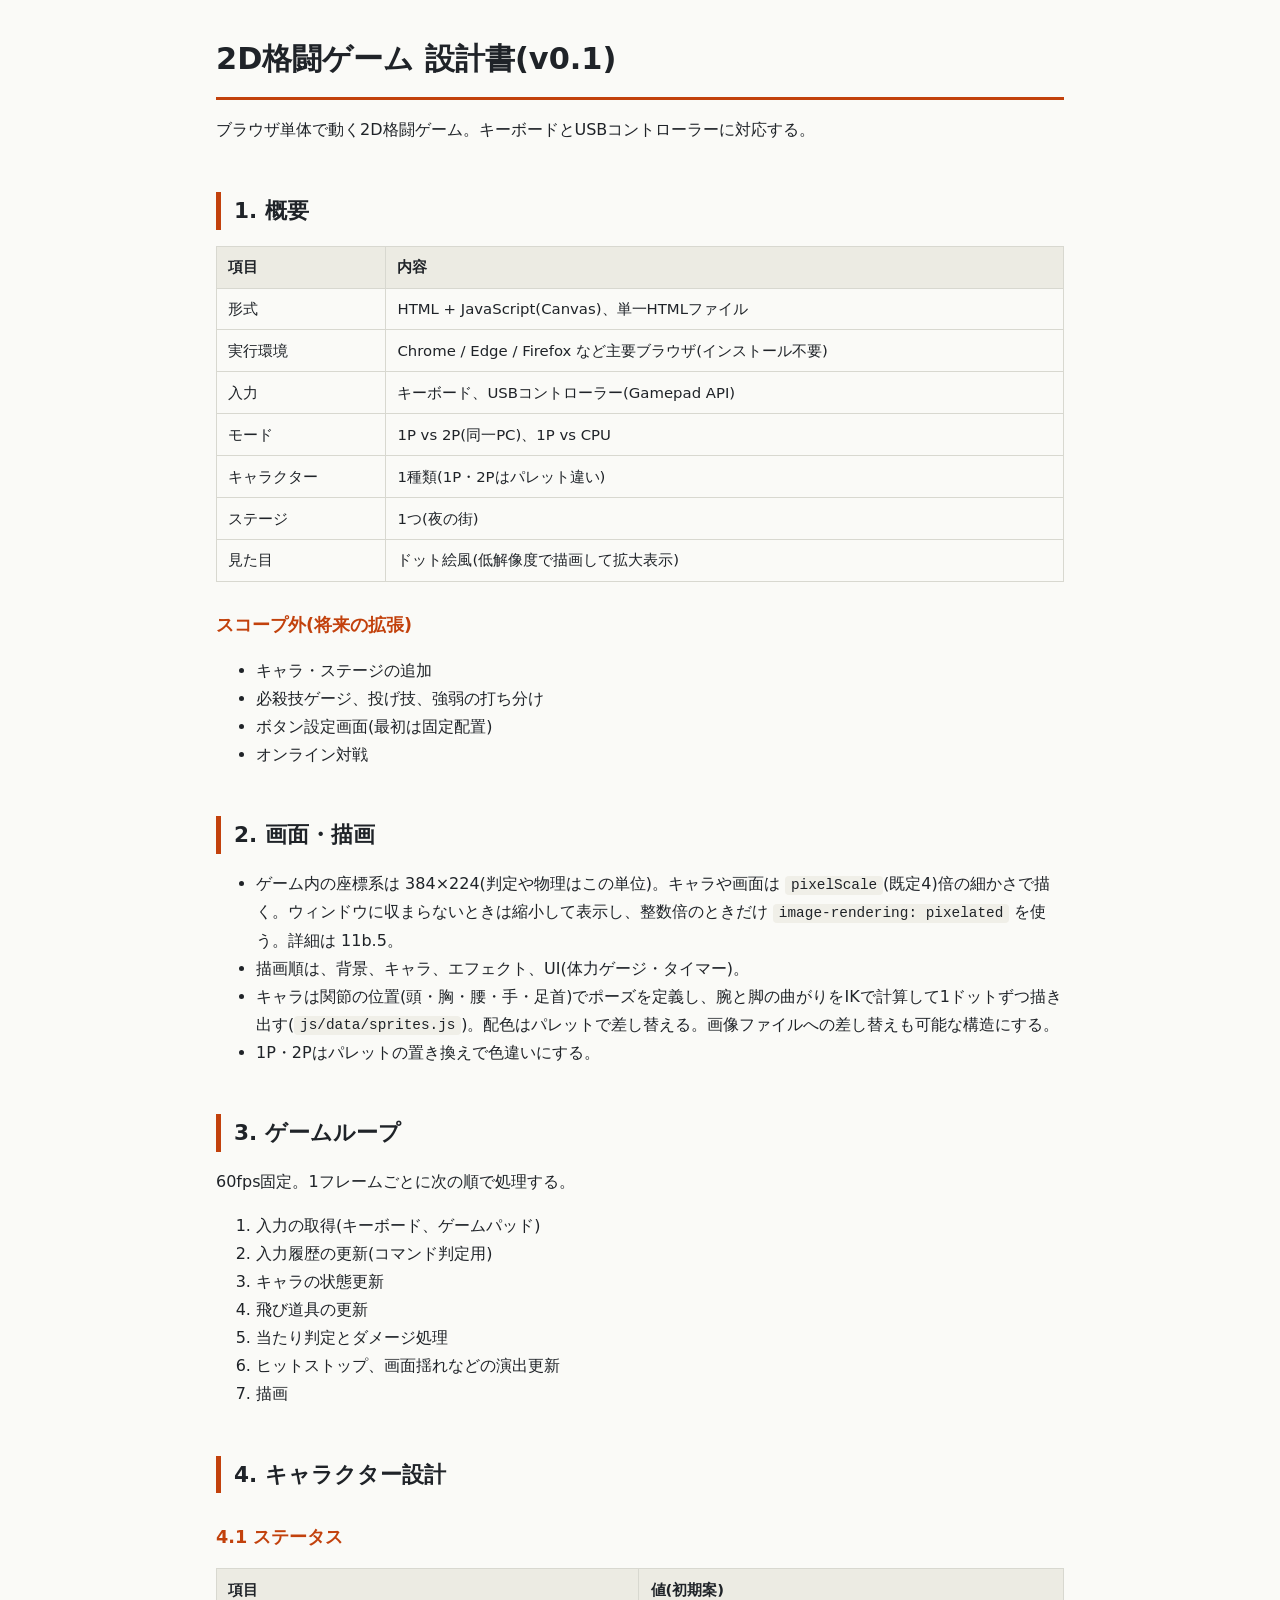
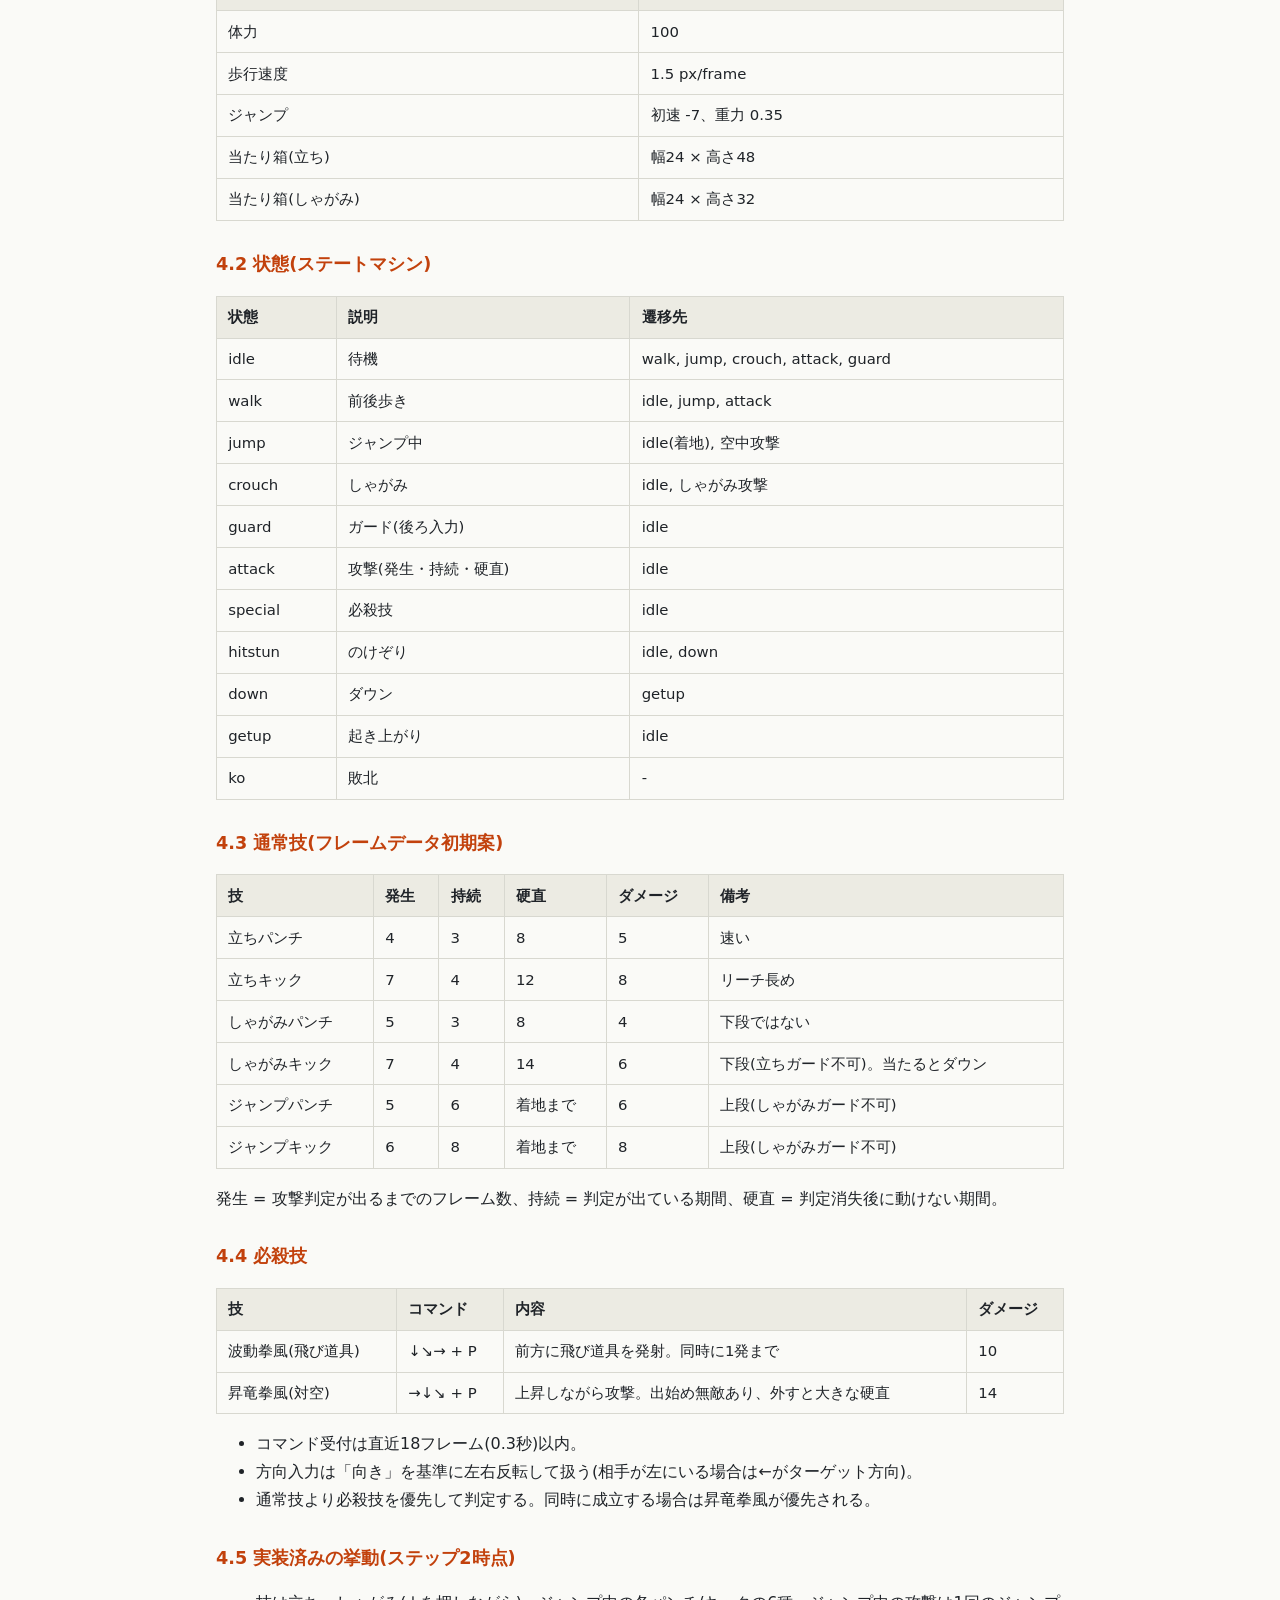
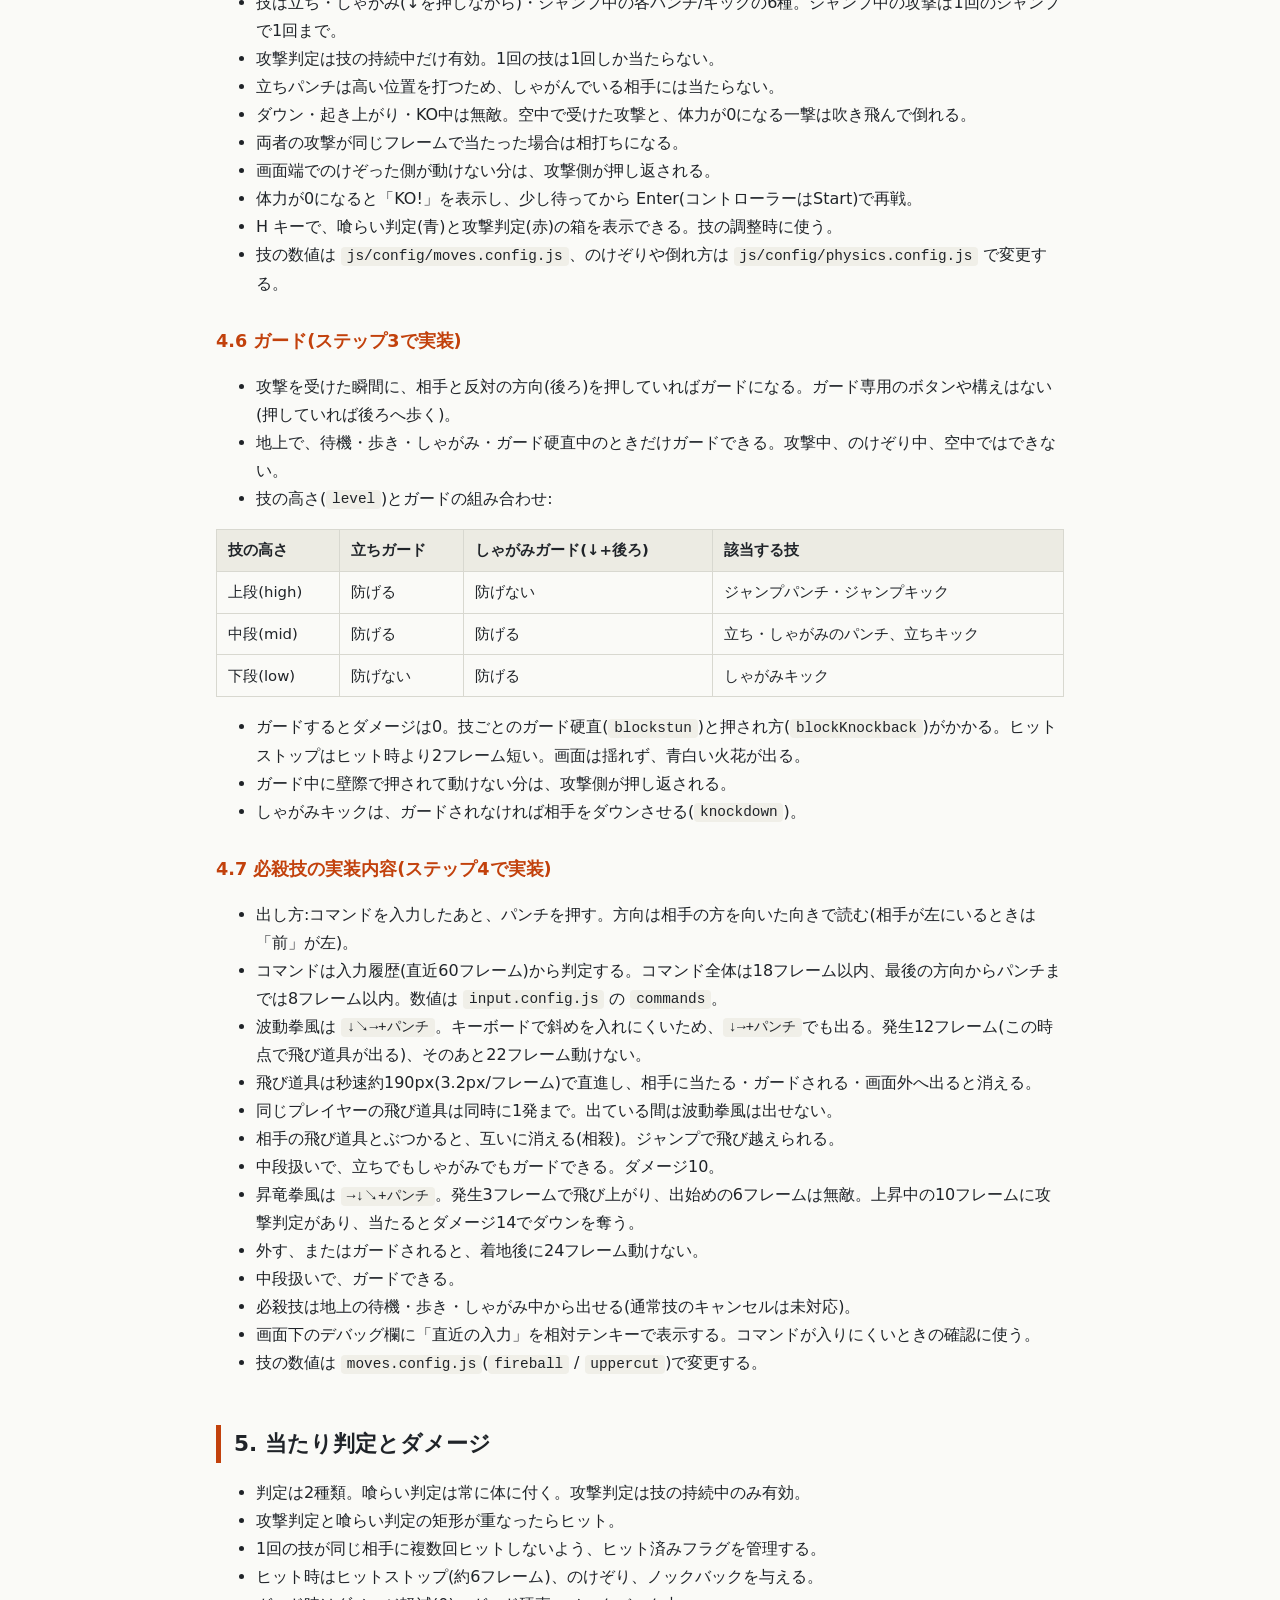
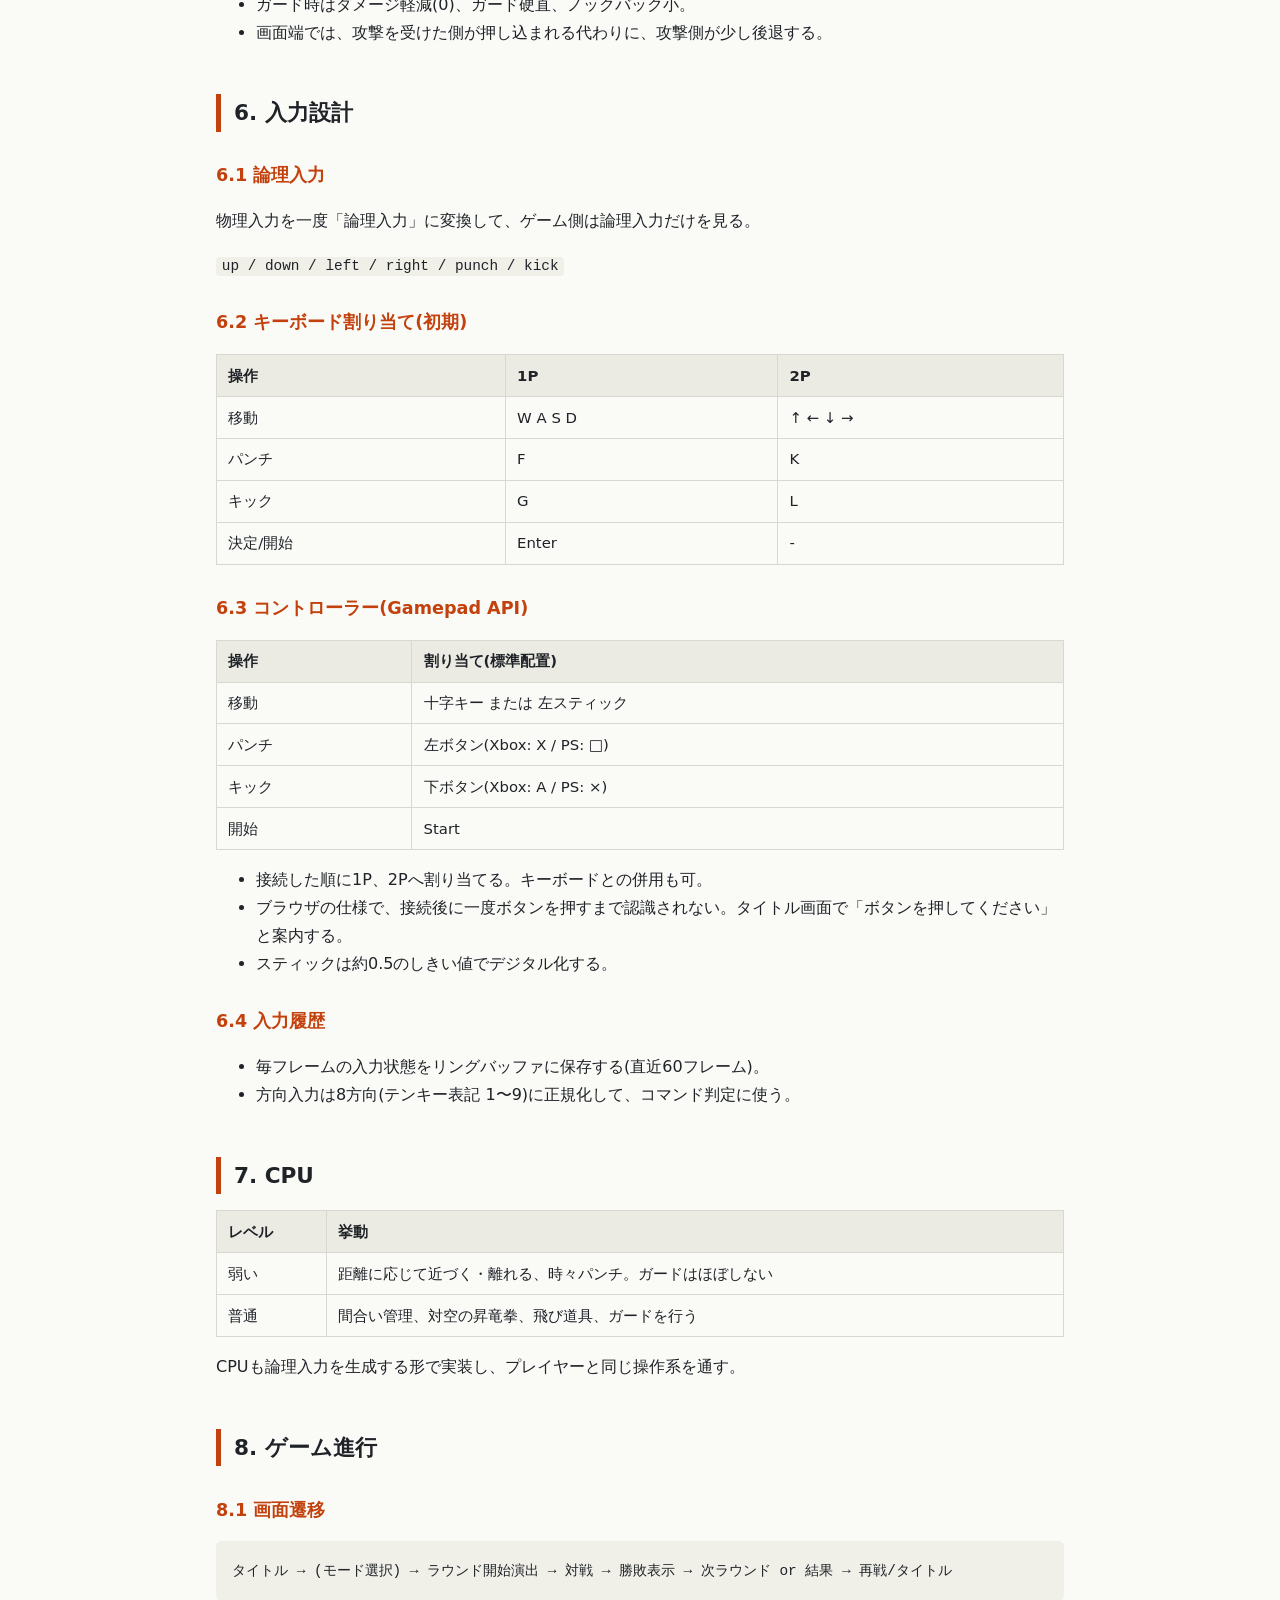
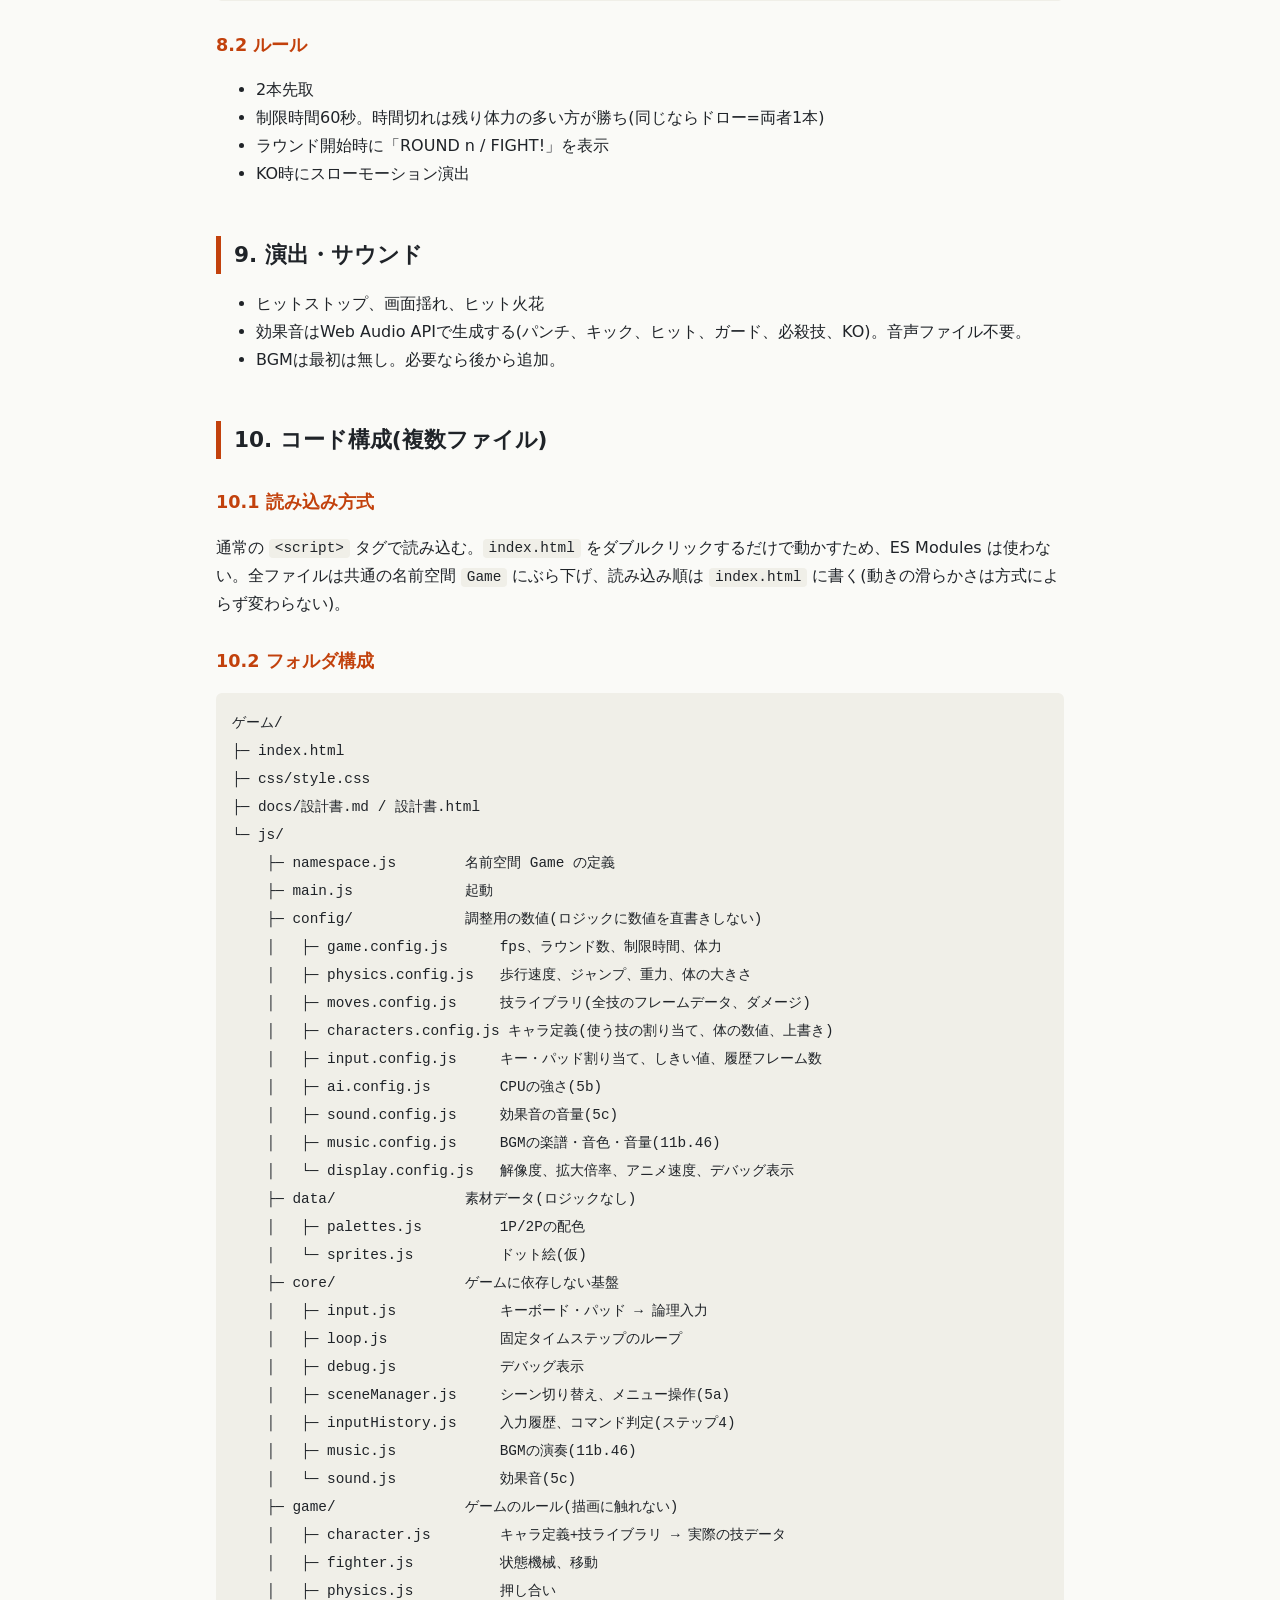
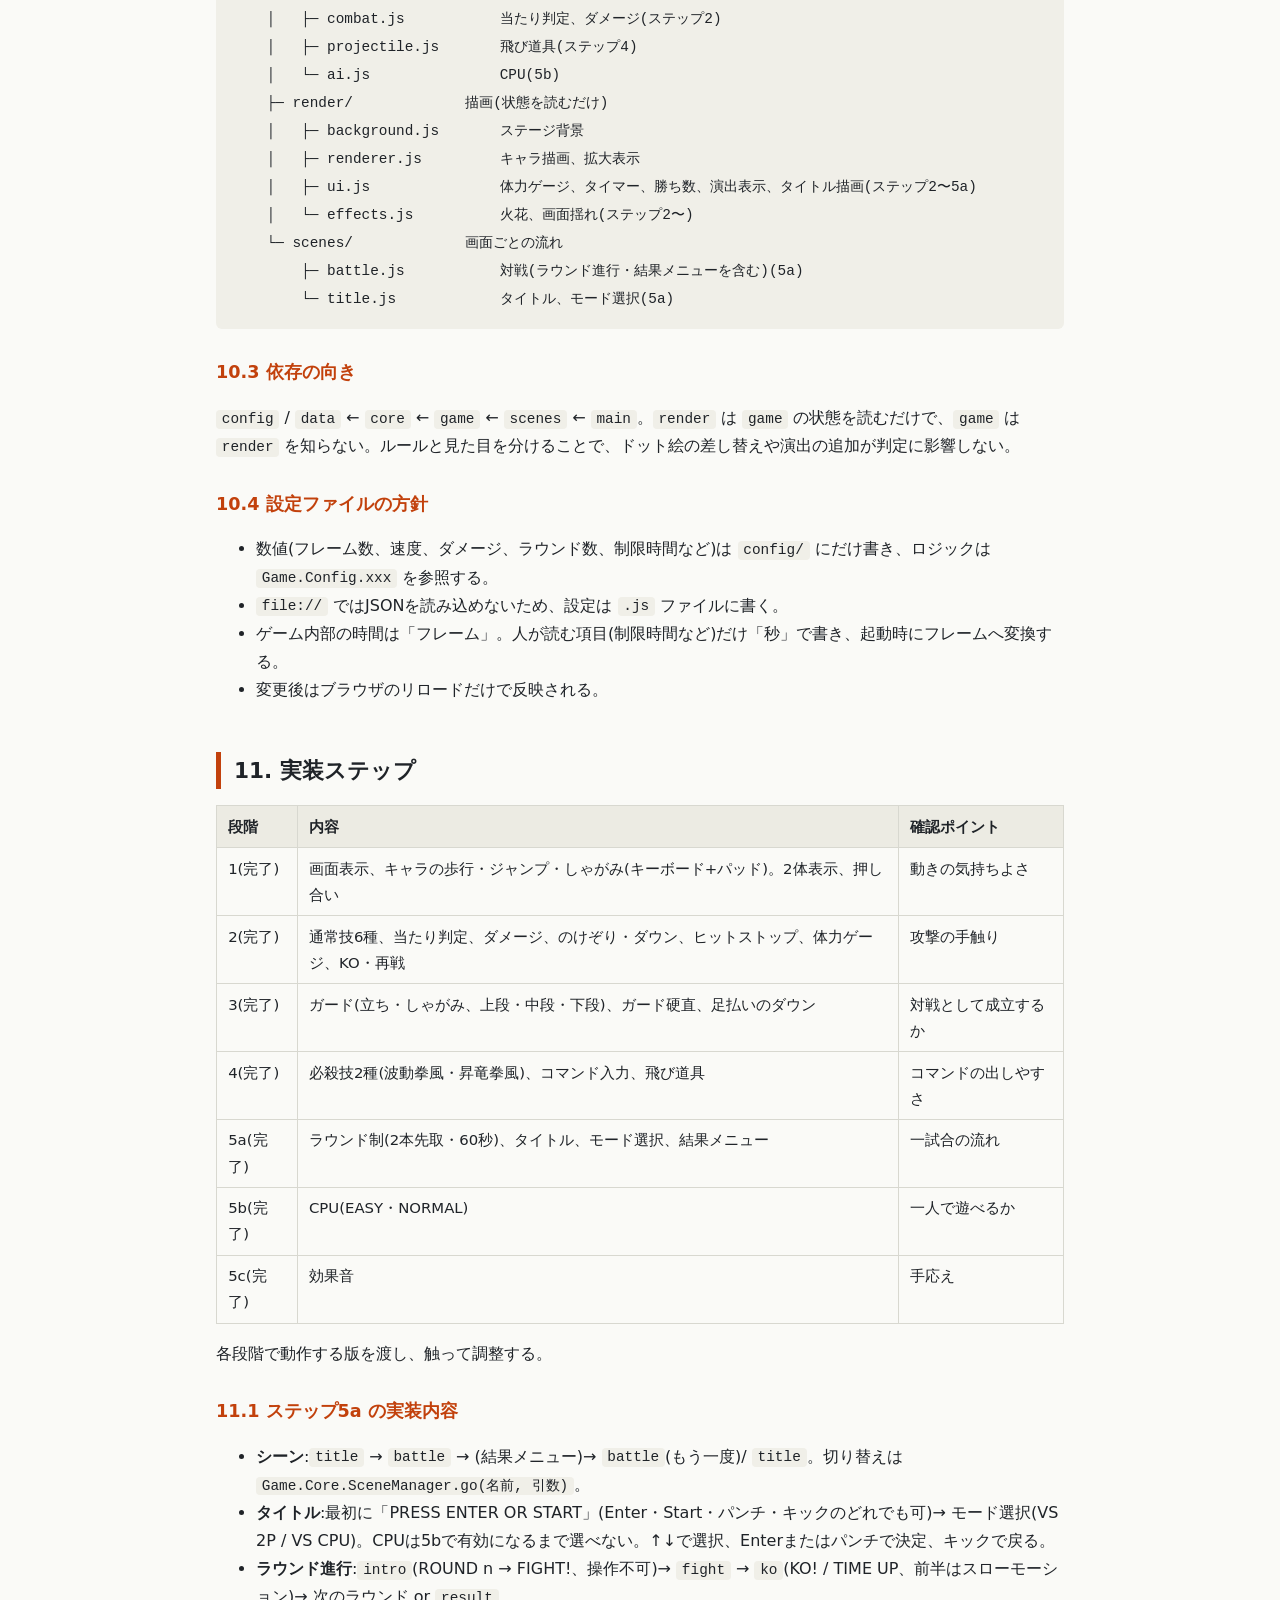
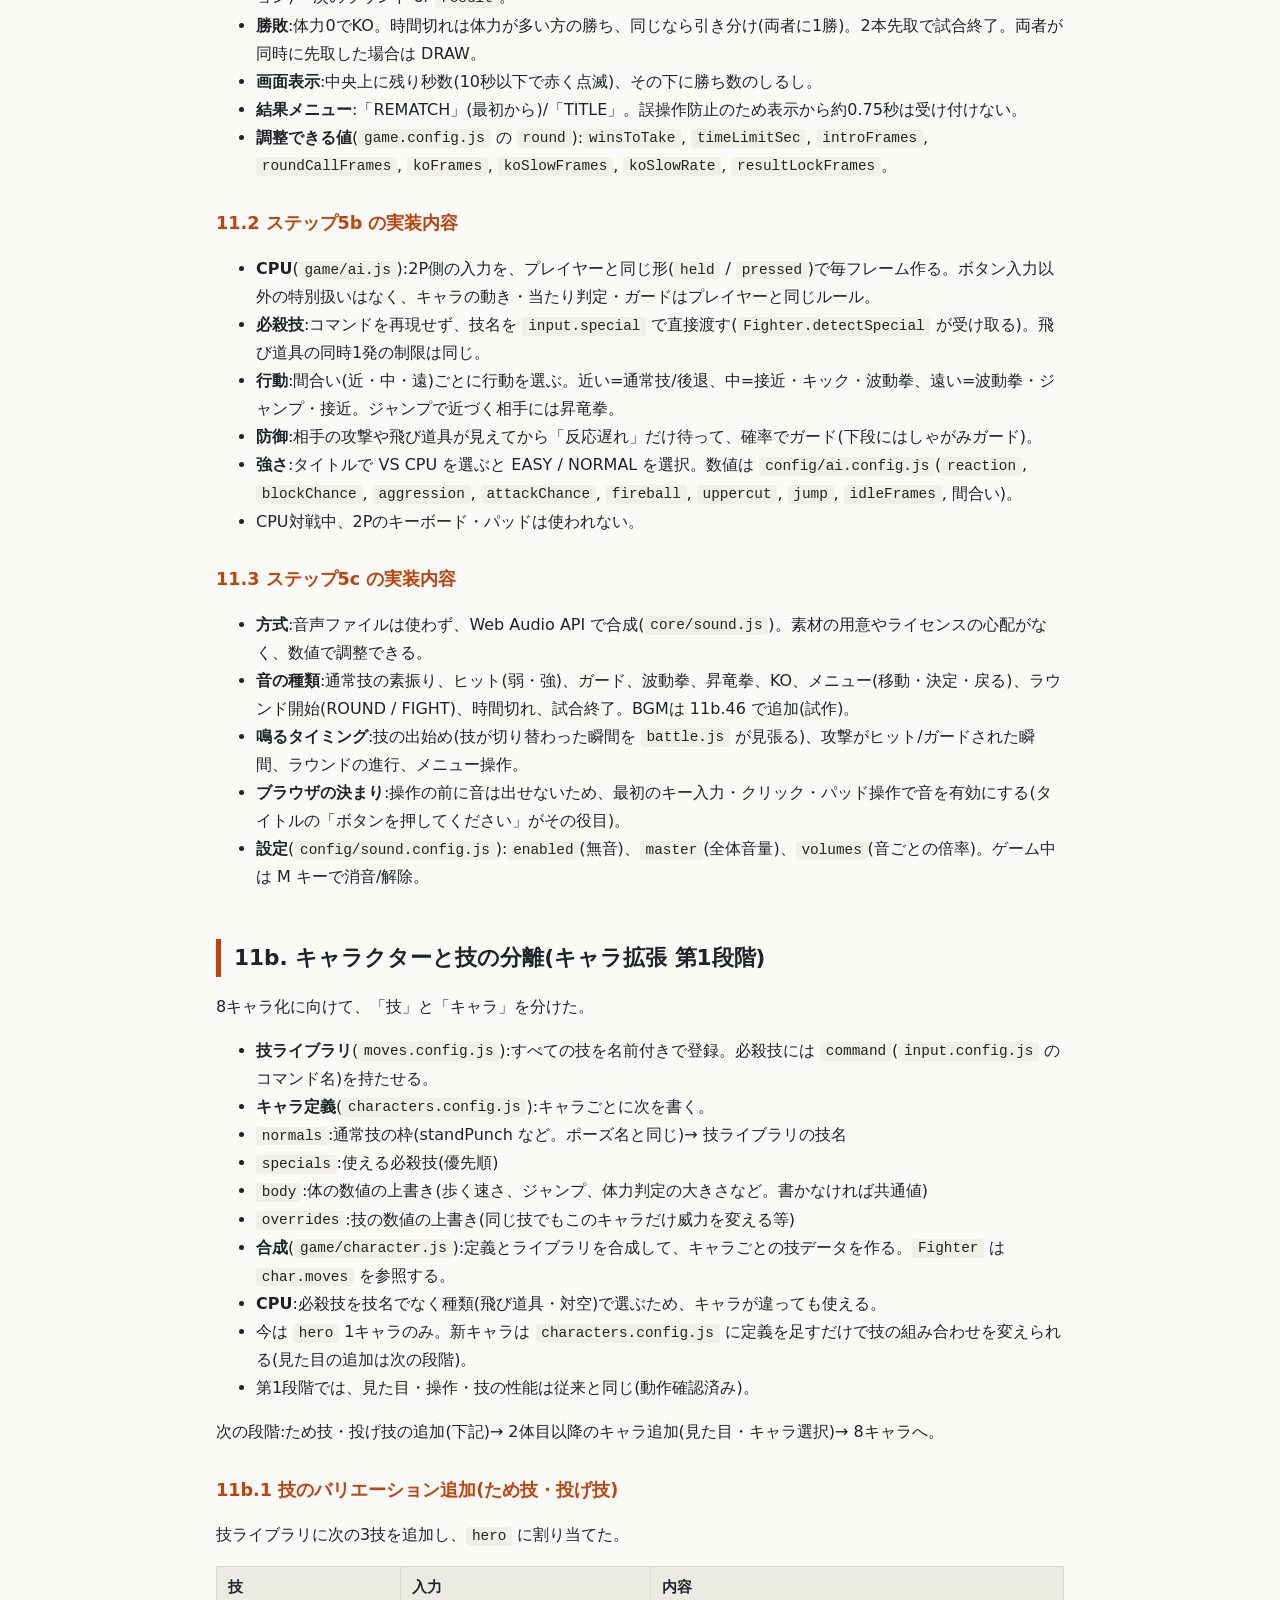
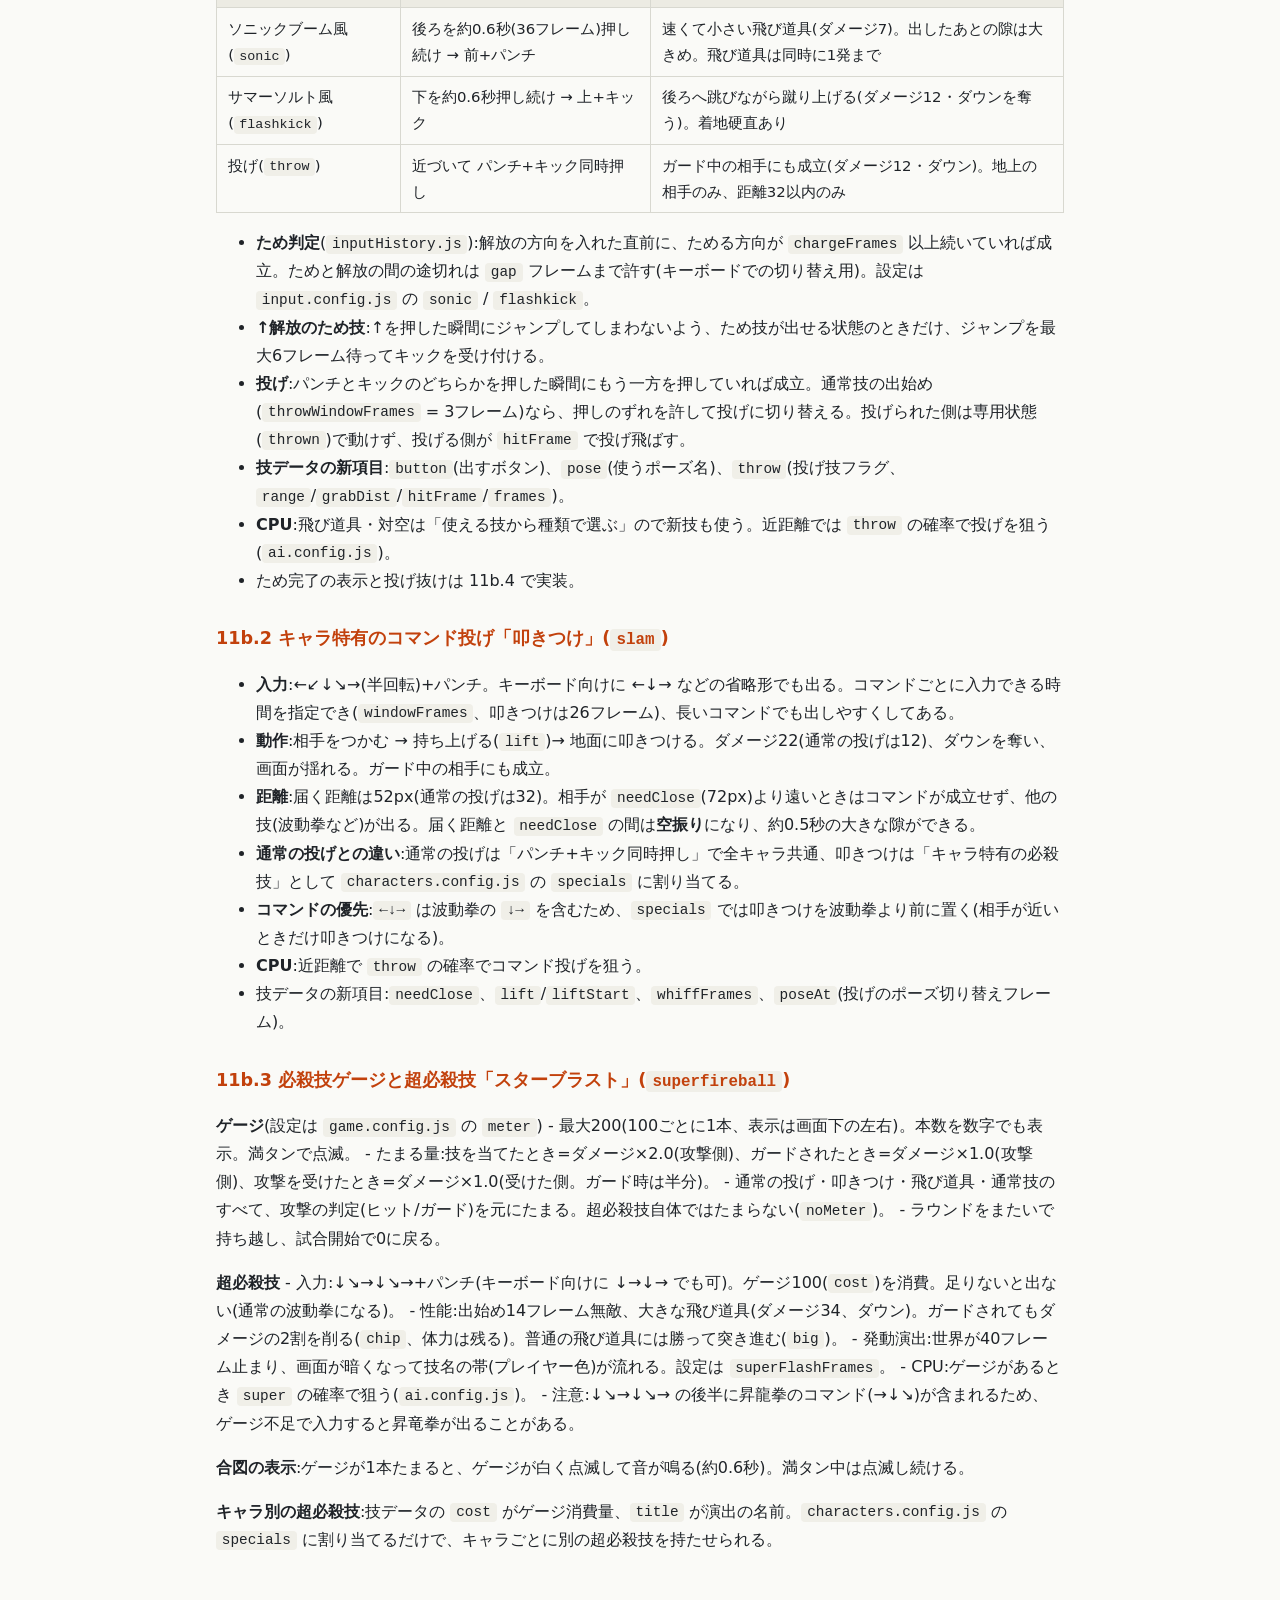
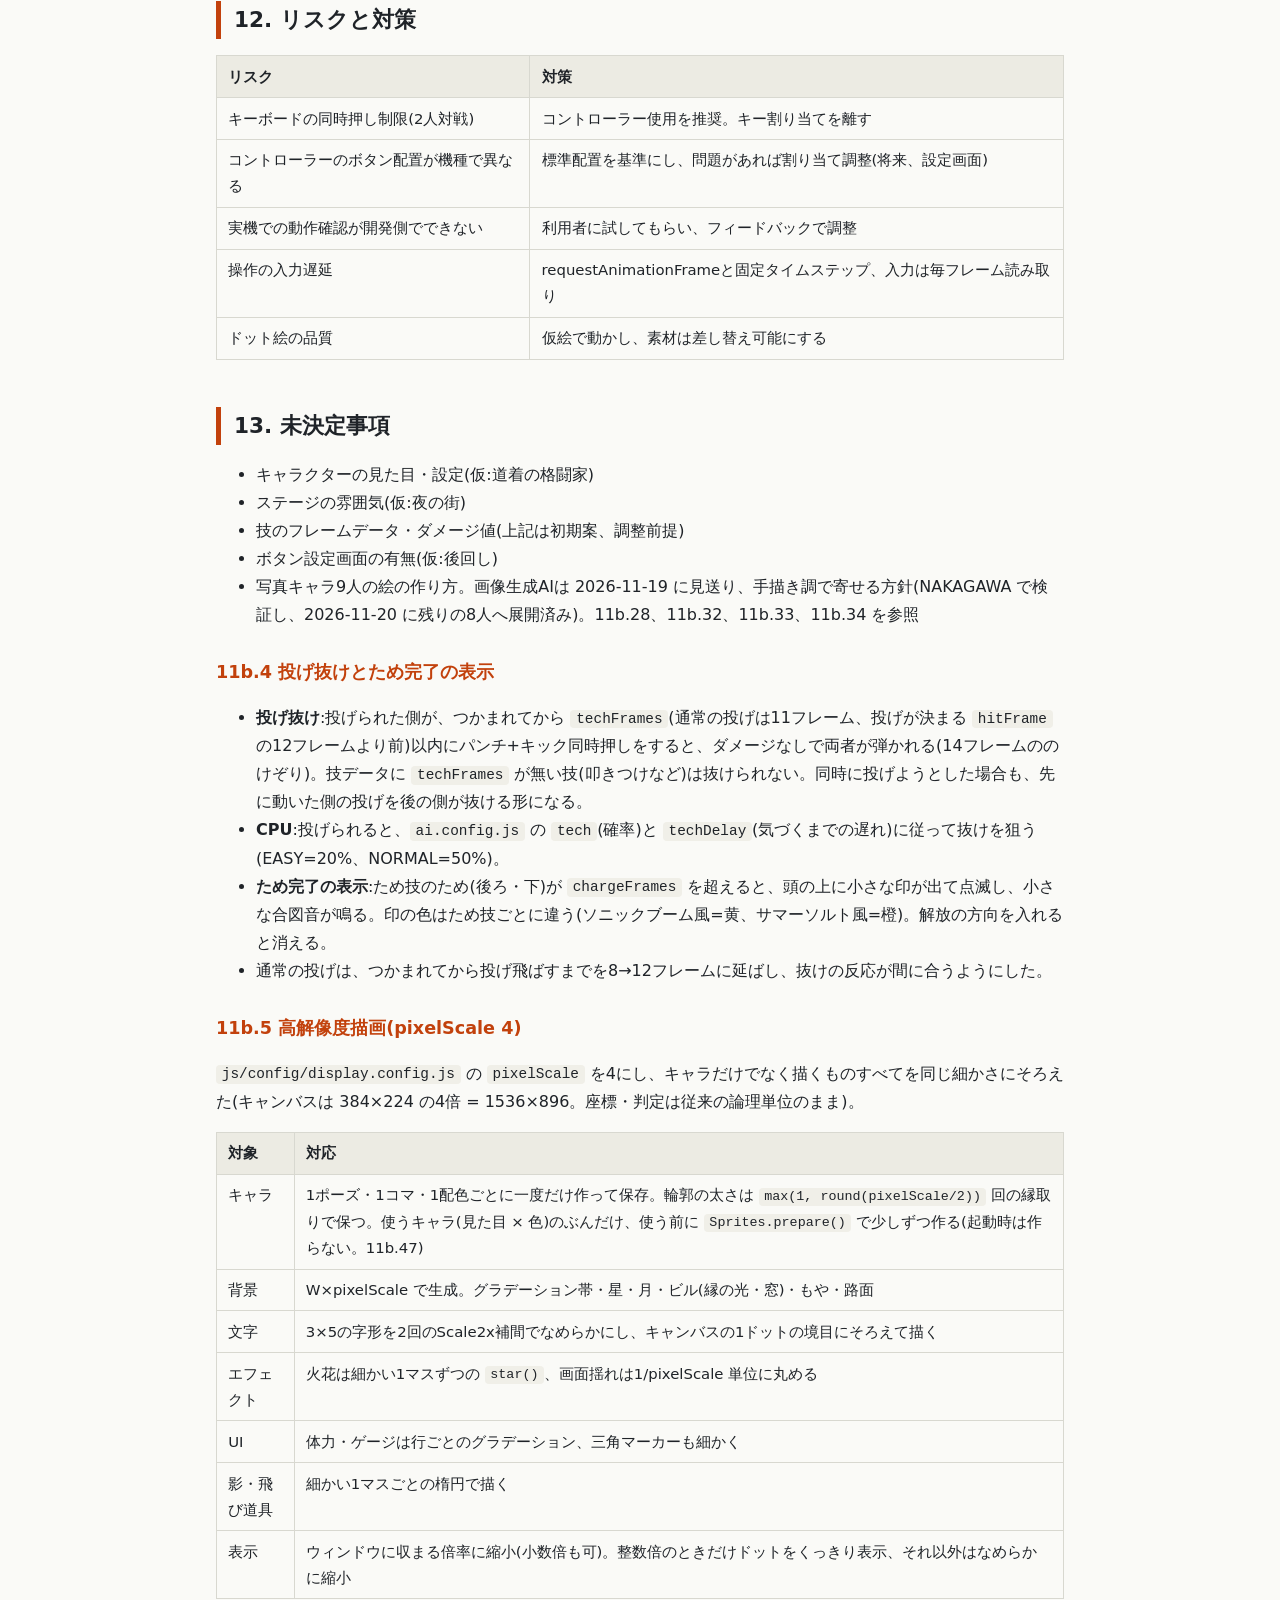
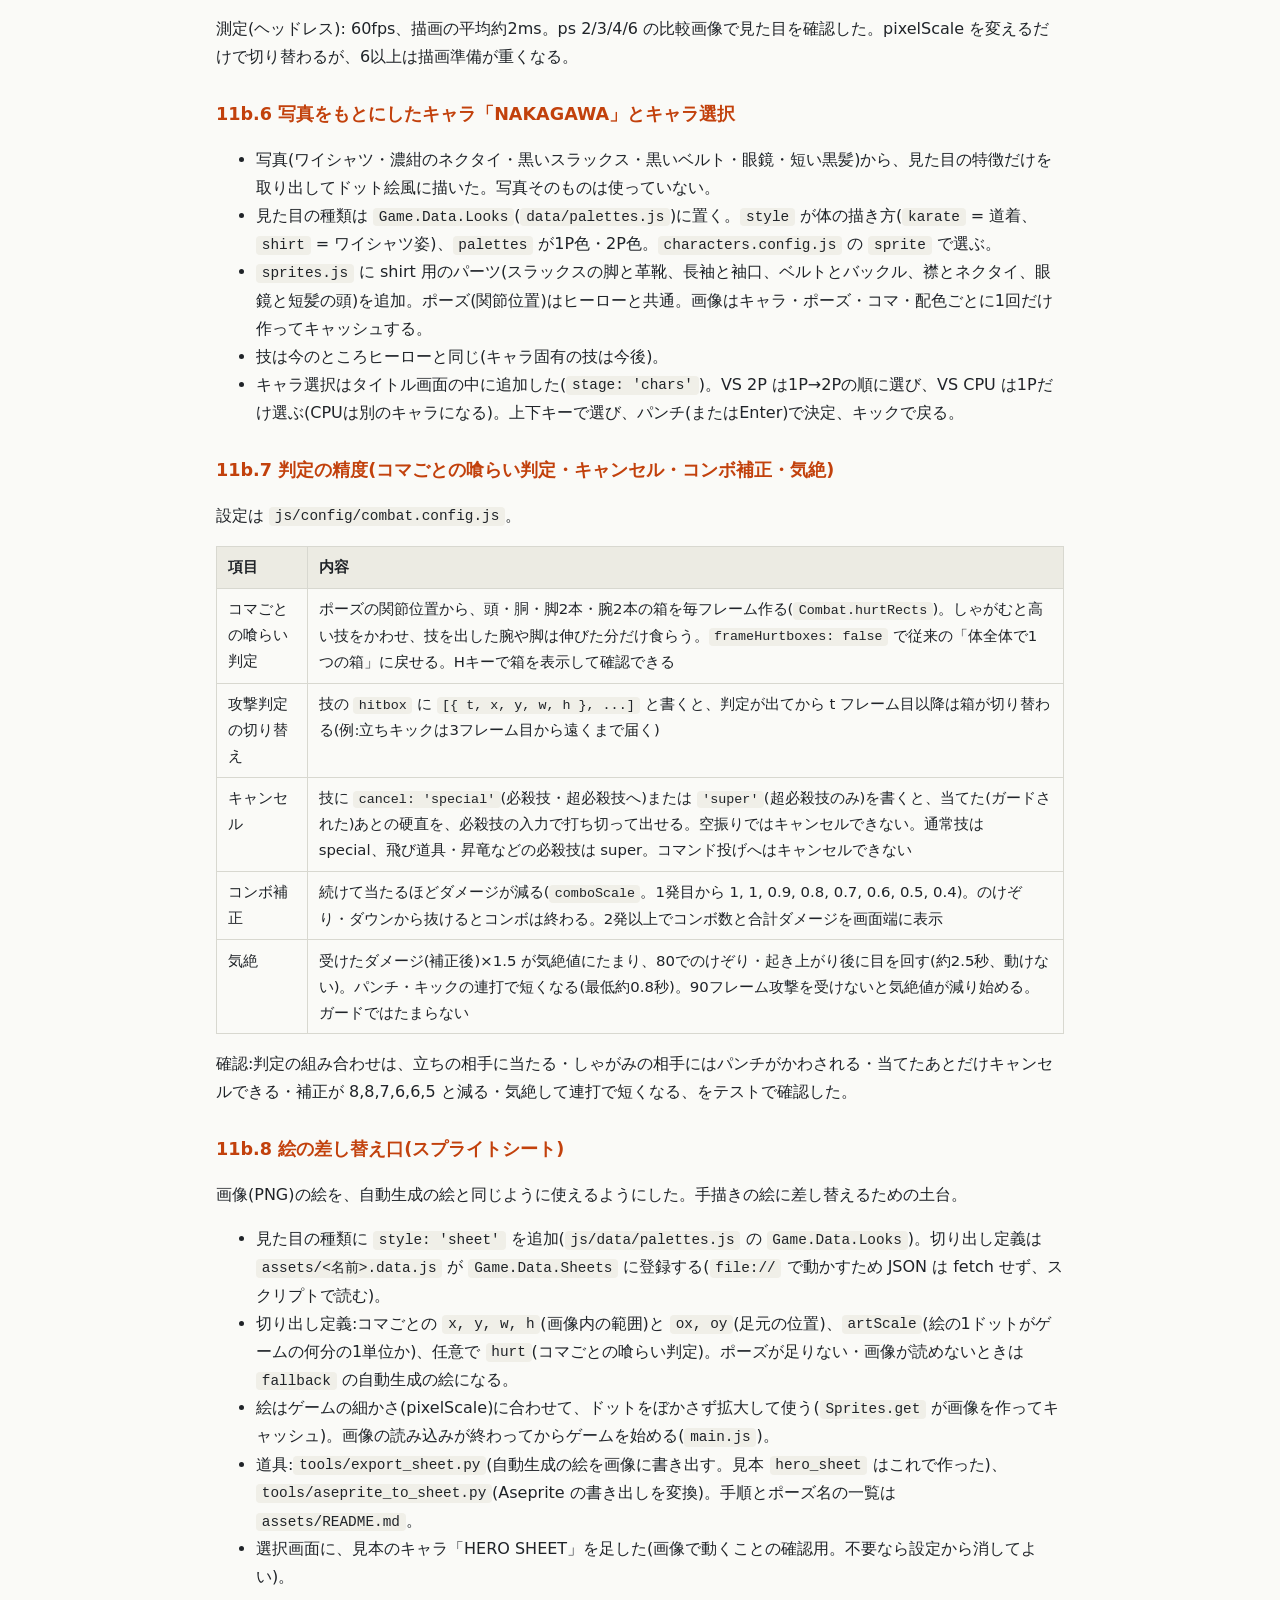
==== commit 348de96a: "起動時間短縮" ====
--- a/docs/設計書.html
+++ b/docs/設計書.html
@@ -743,7 +743,7 @@
 <tbody>
 <tr>
 <td>キャラ</td>
-<td>1ポーズ・1コマ・1配色ごとに一度だけ作って保存。輪郭の太さは <code>max(1, round(pixelScale/2))</code> 回の縁取りで保つ。起動時に <code>Sprites.preload()</code> で先に作る(選択画面に並ぶキャラの見た目だけ。11b.34)</td>
+<td>1ポーズ・1コマ・1配色ごとに一度だけ作って保存。輪郭の太さは <code>max(1, round(pixelScale/2))</code> 回の縁取りで保つ。使うキャラ(見た目 × 色)のぶんだけ、使う前に <code>Sprites.prepare()</code> で少しずつ作る(起動時は作らない。11b.47)</td>
 </tr>
 <tr>
 <td>背景</td>
@@ -828,7 +828,7 @@
 <li>技の動き:発生までは「ゆっくり入って速く伸びる」(溜め)、攻撃中は伸びきった姿勢を保ち、硬直は前半で素早く戻って後半は止まる。歩き・待機・気絶も細かく動く。</li>
 <li>喰らい判定も中間コマの関節から作るので、動きの途中の腕や脚の位置がそのまま判定に反映される。</li>
 <li>画像は絵のある範囲だけに切り詰めて持つ(1枚あたりのメモリが約6割減。立ち絵で 256×256 → 120×215 の例)。足元の位置は画像ごとに <code>originX</code> / <code>originY</code> で持つ。</li>
-<li>起動時は整数コマだけ先に作り、中間コマは開始後に少しずつ作る(<code>Sprites.warm</code>、1回約6ms)。間に合わないコマは使うときに作られる。</li>
+<li>整数コマを先に作り、中間コマは少しずつ作る(<code>Sprites.prepare</code>、1回約6ms)。間に合わない中間コマは、近い整数コマで代用する(11b.47)。</li>
 <li>画像(スプライトシート)の見た目は中間コマを持たず、手描きのコマをそのまま出す。</li>
 </ul>
 <h3 id="11b10">11b.10 背景の多層化とアニメーション</h3>
@@ -1007,7 +1007,7 @@
 <li><code>vec.js</code> に追加した指定(いずれも既定は従来どおり): 袖の長さ <code>sleeve</code>(0〜1が上腕、1〜2が前腕)、ズボンの丈 <code>crop</code>(0〜1。ソックスはパレットの <code>sk</code>、なければ肌色)、シャツの裾を水平に切る <code>hem: 'flat'</code>(<code>hemAt</code>、<code>hemK</code>)とリブ <code>hemRib</code>、<code>vneck</code>、<code>jacket</code>(前あきから中のトップス <code>i</code> が見える)、柄 <code>texture: 'print'</code>(パレット <code>pr</code>、<code>pr2</code>、<code>printCell</code>、<code>printDensity</code>)と <code>'fluff'</code>、ベルトなし <code>belt: false</code>、まつげ <code>lash</code>、目の下のくま <code>bags</code>、ハーフリムのメガネ、ゼブラ柄の靴、髪 <code>kira</code> / <code>swept</code> / <code>mop</code> / <code>tk</code> / <code>curlyBig</code> / <code>crop</code>。手足の端を平らに切る <code>limbPath(…, flatEnd)</code>。</li>
 <li>キャラ一覧(<code>characters.config.js</code>): <code>imai</code> / <code>kira</code> / <code>koshika</code> / <code>nakano</code> の <code>sprite</code> を <code>*_v</code> に切り替え、<code>ishii</code> / <code>matsuzaki</code> / <code>sasaki</code> を新しく追加した(技は仮。<code>straight</code> / <code>spinKick</code> / <code>chakram</code> / <code>flyKick</code> などを割り当てた)。<code>order</code> は全16人。(2026-11-20 に、このうち仮キャラ5人と <code>hero_sheet</code> を削除。11b.35)</li>
 <li>選択画面: 16人が入るよう、1段を6人にして3段にした(<code>COLS</code> 6、<code>CELL</code> 22×30、間隔 24×33、左端 121)。下の段が短いとき、「下」で最後のキャラへ移れるようにした。</li>
-<li>起動時の事前描画(<code>Sprites.preload()</code> / <code>warm()</code>)は、選択画面に並ぶキャラが使う見た目(と予備の <code>hero</code>)だけにした。使われていない見た目は、使われたときに <code>get</code> が描く。見た目の数が増えても起動が遅くならないため。テスト環境では、8人を足すと起動が約15秒から約32秒に伸びたので、この変更で約15秒に戻った。</li>
+<li>(11b.47 で、さらに「使うキャラのぶんだけ、使う前に描く」方式に変えた。以下はその前の経緯)起動時の事前描画(<code>Sprites.preload()</code> / <code>warm()</code>)は、選択画面に並ぶキャラが使う見た目(と予備の <code>hero</code>)だけにした。使われていない見た目は、使われたときに <code>get</code> が描く。見た目の数が増えても起動が遅くならないため。テスト環境では、8人を足すと起動が約15秒から約32秒に伸びたので、この変更で約15秒に戻った。</li>
 <li>確認: 全見た目・全コマ・2パレット(4268枚)の生成と、タイトル → 選択 → VS → 対戦の遷移でエラーなし。全16キャラで対戦を開始して技を出し、エラーなし。比較画像(写真の顔と並べたもの)で髪・顔・服を確認した。</li>
 <li>未実施・注意: 写真との一致は目で見て調整したもの(似顔絵ではなく、特徴の拾い出し)。技の性能は仮。ISHII / MATSUZAKI / SASAKI のステージは仮で <code>street</code>。NAKAGAWA の個別シートの接続(11b.31)は未実施。</li>
 </ul>
@@ -1109,6 +1109,15 @@
 <li>これから: 試作の感想に合わせて曲を直し、タイトル・キャラ選択・各ステージ・勝利・敗北の曲を作る。画面への組み込み(シーンに入ったら <code>play</code>、対戦開始の演出中・ポーズ中は <code>duck</code>、勝敗が決まったら <code>jingle</code>)と、追加した効果音を鳴らす場所の組み込みは、そのあと。</li>
 <li>整理(2026-11-26): 依頼は「不要なサンプルファイルがあれば削除して」。調べて、消す候補を示し、選ばれたものだけを消した。消したもの = 試作の mp3 2本(<code>Claude outputs</code>。同じ音は <code>tools/sound_test.html</code> で聴ける)、使っていない画像3枚(<code>assets/stage_seibu.png</code>、<code>assets/stage_seibu.jpg</code>、<code>assets/stage_ikebukuro_smoking.png</code>。どのコードからも読んでいなかった)、古いゲームの zip 5本(game.zip、game_arrow.zip、game_heavy.zip、game_heavy2.zip、game_save.zip)と画面写真 select3.png(<code>Claude outputs</code>)。残したもの = <code>Claude outputs</code> のバックアップのフォルダ(<code>backup_*</code>、<code>before_*</code>)すべて。</li>
 </ul>
+<h3 id="11b47-startup-2026-11-26">11b.47 起動を短縮:絵の描き起こしを「起動時」から「使う前」へ(2026-11-26)</h3>
+<ul>
+<li>依頼: 「起動にかなりの時間を要しているが短縮できないか」。</li>
+<li>計測(この環境のヘッドレス Chromium。ふつうの PC より遅い):タイトルが出るまで約28.5秒。ほぼ全部が、<code>Sprites.preload()</code> が起動時に、自動生成の10見た目 × 2色 = 約1950コマを全部描き起こしていた時間(スクリプトの読み込みは約0.1〜0.2秒、画像シートの読み込みと画像の見た目の描画は約0.2秒)。1コマの平均は約15ms(描画 2.3ms、<code>getImageData</code> 7.4ms、ドット化 1.5ms、輪郭 3.9ms)で、ISHII の見た目は1コマ約31ms。さらに、起動後の <code>warm()</code> が、全見た目 × 2色の中間コマ(<code>tweenSteps</code> 3 で1見た目・1色あたり180コマ、合わせて約3600コマ)を、遊んでいる間ずっと裏で描き続けていた。</li>
+<li>直し方: 全キャラぶんを描くのをやめ、いま使うキャラ(見た目 × 色)のぶんだけを、使う前に少しずつ描く。(1) <code>Sprites.preload()</code> は、画像シートの読み込みと、画像の見た目のコマだけにした。全部を描く旧動作は <code>Sprites.preloadAll()</code>(確認・書き出し用)に残した。(2) <code>Sprites.prepare([[見た目, 色], ...], { budget })</code> が、そのキャラの全コマを順番待ちに入れ、整数のコマ(97コマ。これで <code>isReady</code>)→ 中間コマ(180コマ)の順に描く。ポーズは、待機・歩き・ジャンプ・しゃがみ・ガード・やられ・立ち技…の使いそうな順。1回に使う時間は約6ms(1フレームを邪魔しない)で、待っている画面があるときは <code>budget</code> で大きくする。(3) 呼ぶ場所は、選択画面でキャラを決めた瞬間(budget 8)、VS 画面に入ったとき(12)、対戦に入ったとき(28)。VS 画面と、決めてから対戦までの時間に、描き終わるようにした。(4) 対戦に入っても整数のコマがそろっていなければ、「NOW LOADING」と進み具合を出して待つ(<code>Battle.loading</code>。そろうまで、対戦の時間は進まない)。(5) <code>Sprites.warmPortraits()</code> が、タイトルを出したあとに、選択画面の顔(待機の1コマ目)だけ先に描く。(6) 中間コマの先読み中は、まだ無い中間コマのために描画の手を止めず、近い整数のコマで代用する(順番待ちからの呼び出しは、<code>get</code> の第5引数 <code>force</code> で代用せずに描く)。以前は、間に合わない中間コマが、使われた瞬間に1コマぶん(約15ms)止まる原因になっていた。(7) <code>toCanvas</code>(輪郭付け)は、画像全体ではなく絵のある範囲(+輪郭の広がり)だけを調べるようにした。結果は同じで、1コマあたり約20%短縮。</li>
+<li>結果(同じ環境): タイトルが出るまで 約28.5秒 → 約1.0秒。選択でキャラを決めてから対戦で操作できるまでは、約5.5秒(VS 画面 2.5秒 + 導入。これまでとほぼ同じで、「NOW LOADING」は出ない)。選択を通らずに、VS 画面から直接入る最悪の場合は、遅い見た目(ISHII など)で対戦の前に数秒の NOW LOADING が出る。ふつうの PC では、これより速い。</li>
+<li>確認: 6見た目(ISHII・HERO・KIRA・MATSUZAKI の自動生成と、画像の TAKAHASHI K・ISHII K)× 2色 × 全コマ(中間コマを含む)の2604コマで、変更前と変更後の画素のハッシュが完全に一致した(画像シートの382コマは、キャンバスの制限で画素が読めないので、大きさと足元の位置だけ照合。その絵の描き方は変えていない)。全キャラ12人で、対戦に入る → 準備待ち → 導入 → 操作(技・ジャンプ)までエラーなし。選択 → 決定 → VS → 対戦の実際のキー操作、再戦、トレーニング、2P、画像の見た目どうしの対戦も確認した。全見た目・全コマの生成(3492枚)と、全キャラの起動テストはエラーなし。</li>
+<li>注意: 中間コマの先読み(1人あたり180コマ)が終わるまでの数秒は、動きの途中のコマが一部粗く(整数のコマで)見えることがある(PC が遅いほど長い)。<code>display.config.js</code> の <code>tweenSteps</code> を 1 にすると、先読みが不要になる(動きは粗くなる)。見た目を増やしても、起動は遅くならない(使われた分だけ描くため)。</li>
+</ul>
 </main>
 <script>
 document.querySelectorAll('table').forEach(t => {
